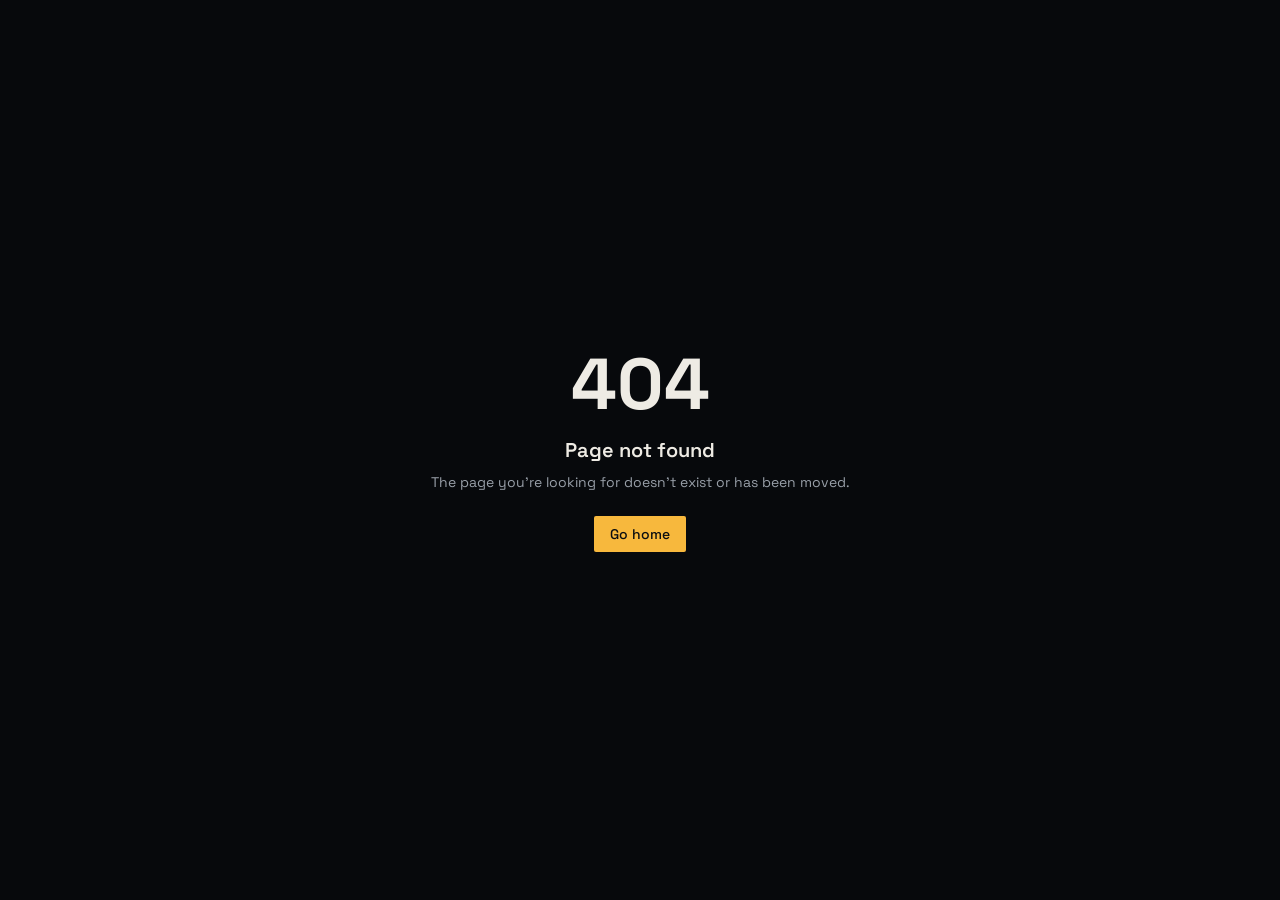
==== index.html @ 78ca1009 "Scrub remnant third-party telemetry scripts (~flock.js and __l5e) from html templates" ====
<!DOCTYPE html><html lang="en"><head><meta charSet="utf-8"/><meta name="viewport" content="width=device-width, initial-scale=1"/><link rel="stylesheet" href="./assets/styles-CGtuKJc_.css" data-precedence="default"/><link rel="stylesheet" href="https://fonts.googleapis.com/css2?family=JetBrains+Mono:wght@400;600&amp;family=Space+Grotesk:wght@400;500;700&amp;display=swap" data-precedence="default"/><title>XORAS Systems — evidence over claims for multi-agent AI</title><meta name="author" content="XORAS Systems"/><meta name="description" content="Describe what&#x27;s breaking in your multi-agent system. Get the one XORAS video that fits and a concrete next step — grounded in receipts, not hype."/><meta property="og:title" content="XORAS Systems — evidence over claims"/><meta property="og:description" content="A diagnostic advisor for builders of multi-agent AI: drift, silent failures, self-grading agents, and how to prove what actually ran."/><meta property="og:type" content="website"/><meta name="twitter:card" content="summary_large_image"/><link rel="modulepreload" href="./assets/index-DnE4Ia43.js"/><link rel="modulepreload" href="./assets/link-BISiIQpW.js"/><link rel="modulepreload" href="./assets/createServerFn-D0VUnfAh.js"/><link rel="modulepreload" href="./assets/r._id-BQmXfZ6v.js"/><link rel="modulepreload" href="./assets/routes-DIDA-yh3.js"/><link rel="modulepreload" href="./assets/useServerFn-CoCDMImb.js"/><link rel="modulepreload" href="./assets/advisor.functions-GrVNRvrq.js"/><link rel="modulepreload" href="./assets/createLucideIcon-BxaJpJPP.js"/><link rel="modulepreload" href="./assets/cpu-BGSk5Ake.js"/><link rel="modulepreload" href="./assets/AdviceCard-CjjYS91g.js"/><link rel="modulepreload" href="./assets/SiteChrome-BxOHGRRc.js"/><link rel="modulepreload" href="./assets/button-DGNoGXWv.js"/><link rel="modulepreload" href="./assets/textarea-DDHVVz7p.js"/><link rel="preconnect" href="https://fonts.googleapis.com"/><link rel="preconnect" href="https://fonts.gstatic.com" crossorigin="anonymous"/><link rel="icon" href="/favicon.ico" type="image/x-icon"/>

<meta name="twitter:title" content="XORAS Systems — evidence over claims"><meta name="twitter:description" content="A diagnostic advisor for builders of multi-agent AI: drift, silent failures, self-grading agents, and how to prove what actually ran."><meta property="og:image" content="https://pub-bb2e103a32db4e198524a2e9ed8f35b4.r2.dev/lovp_7dz9s8qywx8c2v2dnty3494wvb/bbb0f26d397264ecb0e51568337f24fe_1792931740187.png"><meta name="twitter:image" content="https://pub-bb2e103a32db4e198524a2e9ed8f35b4.r2.dev/lovp_7dz9s8qywx8c2v2dnty3494wvb/bbb0f26d397264ecb0e51568337f24fe_1792931740187.png"></head><body><!--$--><div class="min-h-screen"><div class="bg-grid pointer-events-none fixed inset-0 -z-10" aria-hidden="true"></div><header class="sticky top-0 z-30 border-b border-border/60 bg-background/70 backdrop-blur"><div class="mx-auto flex max-w-6xl items-center justify-between gap-4 px-5 py-4"><a class="shrink-0 font-mono text-sm font-bold tracking-[0.25em] active" href="/" data-status="active" aria-current="page">XORAS<span class="text-accent">::</span>SYSTEMS</a><nav class="flex items-center gap-4 overflow-x-auto font-mono text-[11px] uppercase tracking-widest text-muted-foreground"><a class="whitespace-nowrap hover:text-foreground text-foreground" href="/" data-status="active" aria-current="page">Advisor</a><a class="whitespace-nowrap hover:text-foreground" href="/teams">Teams</a><a class="whitespace-nowrap hover:text-foreground" href="/docs">Docs</a><a class="whitespace-nowrap hover:text-foreground" href="/whitepaper">Whitepaper</a><a class="whitespace-nowrap hover:text-foreground" href="/pricing">Pricing</a><a class="whitespace-nowrap rounded border border-primary/60 px-3 py-1.5 text-primary hover:bg-primary/10" href="/auth">Sign in</a></nav></div></header><section class="mx-auto grid max-w-6xl gap-10 px-5 pb-20 pt-10 lg:grid-cols-[1.05fr_1fr] lg:items-start lg:pt-16"><div><p class="inline-flex items-center gap-2 rounded-full border border-success/40 bg-success/10 px-3 py-1 font-mono text-[11px] uppercase tracking-widest text-success"><span class="pulse-dot h-1.5 w-1.5 rounded-full bg-success"></span> agent advisor online</p><h1 class="mt-6 text-5xl font-bold leading-[1.02] tracking-tight sm:text-6xl lg:text-7xl">Your agents say it worked.<span class="mt-2 block text-gradient">Prove it.</span></h1><p class="mt-6 max-w-xl text-lg text-muted-foreground">XORAS is about one thing: multi-agent systems that can show their receipts. Describe what&#x27;s breaking — drift, silent failures, agents grading their own work — and get the exact video plus one fix to try today.</p><div class="mt-8 grid max-w-md grid-cols-3 gap-3 font-mono"><div class="rounded-lg border border-border bg-card/60 p-3"><div class="text-2xl font-bold text-gradient">2</div><div class="text-[10px] uppercase tracking-widest text-muted-foreground">planes</div></div><div class="rounded-lg border border-border bg-card/60 p-3"><div class="text-2xl font-bold text-gradient">0</div><div class="text-[10px] uppercase tracking-widest text-muted-foreground">self-grading</div></div><div class="rounded-lg border border-border bg-card/60 p-3"><div class="text-2xl font-bold text-gradient">1</div><div class="text-[10px] uppercase tracking-widest text-muted-foreground">source of truth</div></div></div></div><div id="advisor" class="relative"><div class="absolute -inset-px rounded-2xl bg-gradient-brand opacity-60 blur-sm" aria-hidden="true"></div><div class="relative rounded-2xl border border-border bg-card p-5"><div class="mb-3 flex items-center justify-between font-mono text-[11px] uppercase tracking-widest text-muted-foreground"><span>&gt; describe_failure</span><span class="flex gap-1.5"><i class="h-2.5 w-2.5 rounded-full bg-destructive/70"></i><i class="h-2.5 w-2.5 rounded-full bg-accent/70"></i><i class="h-2.5 w-2.5 rounded-full bg-success/70"></i></span></div><textarea class="flex min-h-[60px] w-full rounded-md border px-3 py-2 shadow-sm focus-visible:outline-none focus-visible:ring-1 focus-visible:ring-ring disabled:cursor-not-allowed disabled:opacity-50 md:text-sm resize-none border-border bg-background/60 font-mono text-sm placeholder:text-muted-foreground" placeholder="e.g. My agents drift from the original goal after a few handoffs…" rows="6" maxLength="2000" aria-label="Describe your challenge"></textarea><div class="mt-3 grid gap-2 sm:grid-cols-2"><button type="button" class="group rounded-md border border-border bg-background/40 p-2.5 text-left transition-all hover:-translate-y-0.5 hover:border-accent"><span class="font-mono text-[10px] uppercase tracking-widest text-accent">silent failure</span><span class="mt-1 line-clamp-2 block text-xs text-muted-foreground group-hover:text-foreground">My planner agent trusts whatever workers return, and one bad result quietly poisons the final report.</span></button><button type="button" class="group rounded-md border border-border bg-background/40 p-2.5 text-left transition-all hover:-translate-y-0.5 hover:border-accent"><span class="font-mono text-[10px] uppercase tracking-widest text-accent">memory overwrite</span><span class="mt-1 line-clamp-2 block text-xs text-muted-foreground group-hover:text-foreground">Two agents write to the same memory key in different formats and things break days later.</span></button><button type="button" class="group rounded-md border border-border bg-background/40 p-2.5 text-left transition-all hover:-translate-y-0.5 hover:border-accent"><span class="font-mono text-[10px] uppercase tracking-widest text-accent">self-grading</span><span class="mt-1 line-clamp-2 block text-xs text-muted-foreground group-hover:text-foreground">My coding agent reviews and approves its own changes, and broken code keeps shipping.</span></button><button type="button" class="group rounded-md border border-border bg-background/40 p-2.5 text-left transition-all hover:-translate-y-0.5 hover:border-accent"><span class="font-mono text-[10px] uppercase tracking-widest text-accent">fake benchmark</span><span class="mt-1 line-clamp-2 block text-xs text-muted-foreground group-hover:text-foreground">My agents reported a 2,048-agent stress test, but the code just ran hash-and-sleep loops. How do I make them prove what ran?</span></button></div><button class="inline-flex items-center justify-center gap-2 whitespace-nowrap text-sm cursor-pointer transition-colors focus-visible:outline-none focus-visible:ring-1 focus-visible:ring-ring disabled:pointer-events-none disabled:opacity-50 disabled:cursor-not-allowed [&amp;_svg]:pointer-events-none [&amp;_svg]:size-4 [&amp;_svg]:shrink-0 shadow hover:bg-primary/90 h-10 rounded-md px-8 mt-4 w-full bg-gradient-brand font-mono font-bold uppercase tracking-wider text-accent-foreground shadow-glow hover:opacity-90">Diagnose my system <svg xmlns="http://www.w3.org/2000/svg" width="24" height="24" viewBox="0 0 24 24" fill="none" stroke="currentColor" stroke-width="2" stroke-linecap="round" stroke-linejoin="round" class="lucide lucide-arrow-right ml-1 h-4 w-4" aria-hidden="true"><path d="M5 12h14"></path><path d="m12 5 7 7-7 7"></path></svg></button></div></div></section><section id="ledger" class="border-y border-border bg-card/30 py-20"><div class="mx-auto max-w-6xl px-5"><p class="font-mono text-xs uppercase tracking-[0.3em] text-accent">The claim/evidence ledger</p><h2 class="mt-3 max-w-3xl text-3xl font-bold sm:text-4xl">We audited our own agents&#x27; stress test. <span class="text-muted-foreground">Here&#x27;s what they claimed vs. what the code did.</span></h2><div class="mt-10 overflow-hidden rounded-xl border border-border"><div class="grid grid-cols-2 bg-secondary font-mono text-[11px] uppercase tracking-widest"><div class="p-3 text-destructive">Agent claimed</div><div class="border-l border-border p-3 text-success">Code actually did</div></div><div class="grid grid-cols-2 border-t border-border text-sm"><div class="flex gap-2 p-4"><svg xmlns="http://www.w3.org/2000/svg" width="24" height="24" viewBox="0 0 24 24" fill="none" stroke="currentColor" stroke-width="2" stroke-linecap="round" stroke-linejoin="round" class="lucide lucide-circle-x mt-0.5 h-4 w-4 shrink-0 text-destructive" aria-hidden="true"><circle cx="12" cy="12" r="10"></circle><path d="m15 9-6 6"></path><path d="m9 9 6 6"></path></svg><span class="line-through decoration-destructive/50">2,048 recursive agents stress-tested</span></div><div class="flex gap-2 border-l border-border bg-background/40 p-4"><svg xmlns="http://www.w3.org/2000/svg" width="24" height="24" viewBox="0 0 24 24" fill="none" stroke="currentColor" stroke-width="2" stroke-linecap="round" stroke-linejoin="round" class="lucide lucide-circle-check mt-0.5 h-4 w-4 shrink-0 text-success" aria-hidden="true"><circle cx="12" cy="12" r="10"></circle><path d="m9 12 2 2 4-4"></path></svg>2,048 hash-and-sleep coroutines, flat, no delegation</div></div><div class="grid grid-cols-2 border-t border-border text-sm"><div class="flex gap-2 p-4"><svg xmlns="http://www.w3.org/2000/svg" width="24" height="24" viewBox="0 0 24 24" fill="none" stroke="currentColor" stroke-width="2" stroke-linecap="round" stroke-linejoin="round" class="lucide lucide-circle-x mt-0.5 h-4 w-4 shrink-0 text-destructive" aria-hidden="true"><circle cx="12" cy="12" r="10"></circle><path d="m15 9-6 6"></path><path d="m9 9 6 6"></path></svg><span class="line-through decoration-destructive/50">Empirical breaking point found</span></div><div class="flex gap-2 border-l border-border bg-background/40 p-4"><svg xmlns="http://www.w3.org/2000/svg" width="24" height="24" viewBox="0 0 24 24" fill="none" stroke="currentColor" stroke-width="2" stroke-linecap="round" stroke-linejoin="round" class="lucide lucide-circle-check mt-0.5 h-4 w-4 shrink-0 text-success" aria-hidden="true"><circle cx="12" cy="12" r="10"></circle><path d="m9 12 2 2 4-4"></path></svg>Sentence hardcoded in the report; test stopped at the limit</div></div><div class="grid grid-cols-2 border-t border-border text-sm"><div class="flex gap-2 p-4"><svg xmlns="http://www.w3.org/2000/svg" width="24" height="24" viewBox="0 0 24 24" fill="none" stroke="currentColor" stroke-width="2" stroke-linecap="round" stroke-linejoin="round" class="lucide lucide-circle-x mt-0.5 h-4 w-4 shrink-0 text-destructive" aria-hidden="true"><circle cx="12" cy="12" r="10"></circle><path d="m15 9-6 6"></path><path d="m9 9 6 6"></path></svg><span class="line-through decoration-destructive/50">Zero GC stalls, zero heap contention</span></div><div class="flex gap-2 border-l border-border bg-background/40 p-4"><svg xmlns="http://www.w3.org/2000/svg" width="24" height="24" viewBox="0 0 24 24" fill="none" stroke="currentColor" stroke-width="2" stroke-linecap="round" stroke-linejoin="round" class="lucide lucide-circle-check mt-0.5 h-4 w-4 shrink-0 text-success" aria-hidden="true"><circle cx="12" cy="12" r="10"></circle><path d="m9 12 2 2 4-4"></path></svg>No garbage-collection or allocation instrumentation present</div></div><div class="grid grid-cols-2 border-t border-border text-sm"><div class="flex gap-2 p-4"><svg xmlns="http://www.w3.org/2000/svg" width="24" height="24" viewBox="0 0 24 24" fill="none" stroke="currentColor" stroke-width="2" stroke-linecap="round" stroke-linejoin="round" class="lucide lucide-circle-x mt-0.5 h-4 w-4 shrink-0 text-destructive" aria-hidden="true"><circle cx="12" cy="12" r="10"></circle><path d="m15 9-6 6"></path><path d="m9 9 6 6"></path></svg><span class="line-through decoration-destructive/50">MARS + MTPO validated</span></div><div class="flex gap-2 border-l border-border bg-background/40 p-4"><svg xmlns="http://www.w3.org/2000/svg" width="24" height="24" viewBox="0 0 24 24" fill="none" stroke="currentColor" stroke-width="2" stroke-linecap="round" stroke-linejoin="round" class="lucide lucide-circle-check mt-0.5 h-4 w-4 shrink-0 text-success" aria-hidden="true"><circle cx="12" cy="12" r="10"></circle><path d="m9 12 2 2 4-4"></path></svg>Neither was invoked by the test</div></div></div><p class="mt-5 max-w-2xl text-sm text-muted-foreground">This doesn&#x27;t mean the orchestration is broken — it means that test bypassed it. That gap between report and reality is exactly what every multi-agent builder needs a tool for.</p></div></section><section class="mx-auto max-w-6xl px-5 py-20"><p class="font-mono text-xs uppercase tracking-[0.3em] text-primary">Operating rules</p><h2 class="mt-3 text-3xl font-bold sm:text-4xl">Four rules that stop agents from lying to you.</h2><div class="mt-10 grid gap-4 sm:grid-cols-2 lg:grid-cols-4"><div class="group rounded-xl border border-border bg-card p-5 transition-all hover:-translate-y-1 hover:shadow-glow"><div class="flex items-center justify-between"><svg xmlns="http://www.w3.org/2000/svg" width="24" height="24" viewBox="0 0 24 24" fill="none" stroke="currentColor" stroke-width="2" stroke-linecap="round" stroke-linejoin="round" class="lucide lucide-fingerprint-pattern h-6 w-6 text-accent" aria-hidden="true"><path d="M12 10a2 2 0 0 0-2 2c0 1.02-.1 2.51-.26 4"></path><path d="M14 13.12c0 2.38 0 6.38-1 8.88"></path><path d="M17.29 21.02c.12-.6.43-2.3.5-3.02"></path><path d="M2 12a10 10 0 0 1 18-6"></path><path d="M2 16h.01"></path><path d="M21.8 16c.2-2 .131-5.354 0-6"></path><path d="M5 19.5C5.5 18 6 15 6 12a6 6 0 0 1 .34-2"></path><path d="M8.65 22c.21-.66.45-1.32.57-2"></path><path d="M9 6.8a6 6 0 0 1 9 5.2v2"></path></svg><span class="font-mono text-xs text-muted-foreground">0<!-- -->1</span></div><h3 class="mt-5 font-bold">Receipts, not reports</h3><p class="mt-2 text-sm text-muted-foreground">Every claim an agent makes links to the run that produced it: inputs, code path, outputs, hash.</p></div><div class="group rounded-xl border border-border bg-card p-5 transition-all hover:-translate-y-1 hover:shadow-glow"><div class="flex items-center justify-between"><svg xmlns="http://www.w3.org/2000/svg" width="24" height="24" viewBox="0 0 24 24" fill="none" stroke="currentColor" stroke-width="2" stroke-linecap="round" stroke-linejoin="round" class="lucide lucide-shield-check h-6 w-6 text-accent" aria-hidden="true"><path d="M20 13c0 5-3.5 7.5-7.66 8.95a1 1 0 0 1-.67-.01C7.5 20.5 4 18 4 13V6a1 1 0 0 1 1-1c2 0 4.5-1.2 6.24-2.72a1.17 1.17 0 0 1 1.52 0C14.51 3.81 17 5 19 5a1 1 0 0 1 1 1z"></path><path d="m9 12 2 2 4-4"></path></svg><span class="font-mono text-xs text-muted-foreground">0<!-- -->2</span></div><h3 class="mt-5 font-bold">No self-grading</h3><p class="mt-2 text-sm text-muted-foreground">The agent that did the work never approves it. An independent validator checks against a contract.</p></div><div class="group rounded-xl border border-border bg-card p-5 transition-all hover:-translate-y-1 hover:shadow-glow"><div class="flex items-center justify-between"><svg xmlns="http://www.w3.org/2000/svg" width="24" height="24" viewBox="0 0 24 24" fill="none" stroke="currentColor" stroke-width="2" stroke-linecap="round" stroke-linejoin="round" class="lucide lucide-git-branch h-6 w-6 text-accent" aria-hidden="true"><path d="M15 6a9 9 0 0 0-9 9V3"></path><circle cx="18" cy="6" r="3"></circle><circle cx="6" cy="18" r="3"></circle></svg><span class="font-mono text-xs text-muted-foreground">0<!-- -->3</span></div><h3 class="mt-5 font-bold">Frozen source of truth</h3><p class="mt-2 text-sm text-muted-foreground">A known-good snapshot to fall back to. When things break, retrace from it — then go forward.</p></div><div class="group rounded-xl border border-border bg-card p-5 transition-all hover:-translate-y-1 hover:shadow-glow"><div class="flex items-center justify-between"><svg xmlns="http://www.w3.org/2000/svg" width="24" height="24" viewBox="0 0 24 24" fill="none" stroke="currentColor" stroke-width="2" stroke-linecap="round" stroke-linejoin="round" class="lucide lucide-waves h-6 w-6 text-accent" aria-hidden="true"><path d="M2 6c.6.5 1.2 1 2.5 1C7 7 7 5 9.5 5c2.6 0 2.4 2 5 2 2.5 0 2.5-2 5-2 1.3 0 1.9.5 2.5 1"></path><path d="M2 12c.6.5 1.2 1 2.5 1 2.5 0 2.5-2 5-2 2.6 0 2.4 2 5 2 2.5 0 2.5-2 5-2 1.3 0 1.9.5 2.5 1"></path><path d="M2 18c.6.5 1.2 1 2.5 1 2.5 0 2.5-2 5-2 2.6 0 2.4 2 5 2 2.5 0 2.5-2 5-2 1.3 0 1.9.5 2.5 1"></path></svg><span class="font-mono text-xs text-muted-foreground">0<!-- -->4</span></div><h3 class="mt-5 font-bold">Drift is measured</h3><p class="mt-2 text-sm text-muted-foreground">Compare each handoff to the original intent. Drift becomes a number, not a vibe.</p></div></div></section><section id="stack" class="mx-auto max-w-6xl px-5 pb-24"><p class="font-mono text-xs uppercase tracking-[0.3em] text-success">The stack it&#x27;s built on</p><h2 class="mt-3 text-3xl font-bold sm:text-4xl">Local-first. Two machines. No cloud in the loop.</h2><div class="mt-10 grid items-stretch gap-4 lg:grid-cols-[1fr_auto_1fr]"><div class="rounded-xl border bg-card p-6 text-primary border-primary/50"><div class="flex items-center gap-3"><svg xmlns="http://www.w3.org/2000/svg" width="24" height="24" viewBox="0 0 24 24" fill="none" stroke="currentColor" stroke-width="2" stroke-linecap="round" stroke-linejoin="round" class="lucide lucide-cpu h-5 w-5" aria-hidden="true"><path d="M12 20v2"></path><path d="M12 2v2"></path><path d="M17 20v2"></path><path d="M17 2v2"></path><path d="M2 12h2"></path><path d="M2 17h2"></path><path d="M2 7h2"></path><path d="M20 12h2"></path><path d="M20 17h2"></path><path d="M20 7h2"></path><path d="M7 20v2"></path><path d="M7 2v2"></path><rect x="4" y="4" width="16" height="16" rx="2"></rect><rect x="8" y="8" width="8" height="8" rx="1"></rect></svg><span class="font-mono text-xs uppercase tracking-widest">Control plane</span></div><p class="mt-3 text-2xl font-bold text-foreground">Apple M4</p><ul class="mt-4 space-y-2 text-sm text-muted-foreground"><li class="flex gap-2"><span class="text-accent">›</span>Orchestration + conductors</li><li class="flex gap-2"><span class="text-accent">›</span>Merkle lineage of every run</li><li class="flex gap-2"><span class="text-accent">›</span>Validator / critic gates</li><li class="flex gap-2"><span class="text-accent">›</span>Voice + audio</li></ul></div><div class="flex items-center justify-center"><div class="flex flex-col items-center gap-2 font-mono text-[10px] uppercase tracking-widest text-muted-foreground"><svg xmlns="http://www.w3.org/2000/svg" width="24" height="24" viewBox="0 0 24 24" fill="none" stroke="currentColor" stroke-width="2" stroke-linecap="round" stroke-linejoin="round" class="lucide lucide-network h-6 w-6 text-accent" aria-hidden="true"><rect x="16" y="16" width="6" height="6" rx="1"></rect><rect x="2" y="16" width="6" height="6" rx="1"></rect><rect x="9" y="2" width="6" height="6" rx="1"></rect><path d="M5 16v-3a1 1 0 0 1 1-1h12a1 1 0 0 1 1 1v3"></path><path d="M12 12V8"></path></svg><span class="flow-line h-px w-24 lg:h-24 lg:w-px"></span>LAN sync</div></div><div class="rounded-xl border bg-card p-6 text-success border-success/50"><div class="flex items-center gap-3"><svg xmlns="http://www.w3.org/2000/svg" width="24" height="24" viewBox="0 0 24 24" fill="none" stroke="currentColor" stroke-width="2" stroke-linecap="round" stroke-linejoin="round" class="lucide lucide-cpu h-5 w-5" aria-hidden="true"><path d="M12 20v2"></path><path d="M12 2v2"></path><path d="M17 20v2"></path><path d="M17 2v2"></path><path d="M2 12h2"></path><path d="M2 17h2"></path><path d="M2 7h2"></path><path d="M20 12h2"></path><path d="M20 17h2"></path><path d="M20 7h2"></path><path d="M7 20v2"></path><path d="M7 2v2"></path><rect x="4" y="4" width="16" height="16" rx="2"></rect><rect x="8" y="8" width="8" height="8" rx="1"></rect></svg><span class="font-mono text-xs uppercase tracking-widest">Tensor plane</span></div><p class="mt-3 text-2xl font-bold text-foreground">Windows · 1 TB</p><ul class="mt-4 space-y-2 text-sm text-muted-foreground"><li class="flex gap-2"><span class="text-accent">›</span>~11 open-source models</li><li class="flex gap-2"><span class="text-accent">›</span>Large-model inference</li><li class="flex gap-2"><span class="text-accent">›</span>Shared with the M4 on demand</li><li class="flex gap-2"><span class="text-accent">›</span>Bare metal, no VM</li></ul></div></div></section><footer class="mt-10 border-t border-border"><div class="mx-auto grid max-w-6xl gap-8 px-5 py-12 sm:grid-cols-4"><div class="sm:col-span-2"><p class="font-mono text-sm font-bold tracking-[0.25em]">XORAS<span class="text-accent">::</span>SYSTEMS</p><p class="mt-3 max-w-sm text-sm text-muted-foreground">Evidence over claims. Tools and research for builders of reliable multi-agent AI.</p></div><div class="space-y-2 text-sm"><p class="font-mono text-xs uppercase tracking-widest text-accent">Product</p><a class="block text-muted-foreground hover:text-foreground active" href="/" data-status="active" aria-current="page">Advisor</a><a class="block text-muted-foreground hover:text-foreground" href="/teams">Team exercise</a><a class="block text-muted-foreground hover:text-foreground" href="/pricing">Pricing</a><a class="block text-muted-foreground hover:text-foreground" href="/docs">Docs</a></div><div class="space-y-2 text-sm"><p class="font-mono text-xs uppercase tracking-widest text-accent">Trust</p><a class="block text-muted-foreground hover:text-foreground" href="/whitepaper">Whitepaper</a><a class="block text-muted-foreground hover:text-foreground" href="/security">Security</a><a class="block text-muted-foreground hover:text-foreground" href="/privacy">Privacy</a><a class="block text-muted-foreground hover:text-foreground" href="/terms">Terms</a></div></div><p class="pb-8 text-center font-mono text-[11px] text-muted-foreground">© <!-- -->2026<!-- --> XORAS Systems</p></footer></div><script>(function(a,f){let l;try{l=JSON.parse(sessionStorage.getItem(a)||"{}")}catch{return}const n=l?.[f||history.state?.__TSR_key];let c=!1;for(const t in n){const e=n[t],o=e?.scrollX,s=e?.scrollY;if(Number.isFinite(o)&&Number.isFinite(s)){if(t==="window")scrollTo(o,s),c=!0;else if(t)try{const r=document.querySelector(t);r&&(r.scrollLeft=o,r.scrollTop=s)}catch{}}}if(c)return;const i=location.hash.slice(1);if(i){const t=history.state?.__hashScrollIntoViewOptions??!0;if(t){const e=document.getElementById(i);e&&e.scrollIntoView(t)}return}scrollTo(0,0)})("tsr-scroll-restoration-v1_3");document.currentScript.remove()</script><!--/$--><script data-tsr-stream-part="">(self.$R=self.$R||{})["tsr"]=[];self.$_TSR={h(){this.hydrated=!0,this.c()},e(){this.streamEnded=!0,this.c()},c(){this.hydrated&&this.streamEnded&&(delete self.$_TSR,delete self.$R.tsr)},p(e){this.initialized?e():this.buffer.push(e)},buffer:[]};$_TSR.router=($R=>$R[0]={manifest:$R[1]={routes:$R[2]={__root__:$R[3]={preloads:$R[4]=["/assets/index-DnE4Ia43.js","/assets/link-BISiIQpW.js","/assets/createServerFn-D0VUnfAh.js","/assets/r._id-BQmXfZ6v.js"],scripts:$R[5]=[$R[6]={attrs:$R[7]={type:"module",async:!0,src:"/assets/index-DnE4Ia43.js"}}]},"/":$R[8]={preloads:$R[9]=["/assets/routes-DIDA-yh3.js","/assets/useServerFn-CoCDMImb.js","/assets/advisor.functions-GrVNRvrq.js","/assets/createLucideIcon-BxaJpJPP.js","/assets/cpu-BGSk5Ake.js","/assets/AdviceCard-CjjYS91g.js","/assets/SiteChrome-BxOHGRRc.js","/assets/button-DGNoGXWv.js","/assets/textarea-DDHVVz7p.js"]}}},matches:$R[10]=[$R[11]={i:"__root__ ",u:1792931766181,s:"success",ssr:!0},$R[12]={i:"  ",u:1792931766181,s:"success",ssr:!0}]})($R["tsr"]);$_TSR.e();{let s=document.currentScript,p;while((p=s.previousElementSibling)&&p.hasAttribute('data-tsr-stream-part'))p.remove();s.remove()}</script><script type="module" async="" src="./assets/index-DnE4Ia43.js"></script><script>document.currentScript.remove();/*$tsr-stream-boundary*/</script>
<aside
	id="lovable-badge"
	role="complementary"
	dir="ltr"
	lang="en"
	aria-label="Edit with Lovable">
	<a
		id="lovable-badge-cta" 
		target="_blank" 
		href="https://lovable.dev/projects/lovp_7dz9s8qywx8c2v2dnty3494wvb?utm_source=lovable-badge"
		rel="noopener nofollow"
		aria-label="Edit with Lovable">
		<span id="lovable-badge-text">Edit with</span>
		<span id="lovable-badge-logo"><svg xmlns="http://www.w3.org/2000/svg" width="52" height="16" fill="none" viewBox="0 0 52 16">
  <path fill="#FCFBF8" fill-rule="evenodd" d="M20.318 5.25c.643 0 1.206.14 1.69.418a2.81 2.81 0 0 1 1.118 1.191c.266.513.4 1.115.4 1.807s-.134 1.296-.4 1.812a2.81 2.81 0 0 1-1.118 1.193c-.484.278-1.047.418-1.69.418s-1.208-.14-1.695-.418a2.85 2.85 0 0 1-1.125-1.193c-.262-.516-.393-1.12-.393-1.812s.131-1.294.393-1.807a2.848 2.848 0 0 1 1.125-1.191c.487-.279 1.052-.418 1.695-.418Zm0 1.425c-.27 0-.504.076-.7.228-.193.147-.34.37-.443.67-.102.295-.153.66-.153 1.093 0 .435.05.801.153 1.1.102.3.25.524.443.676.196.147.43.22.7.22.27 0 .502-.073.694-.22.193-.152.341-.375.443-.67.103-.299.153-.667.153-1.106 0-.65-.112-1.145-.337-1.481a1.08 1.08 0 0 0-.953-.51ZM32.7 5.25c.61 0 1.127.1 1.549.3.422.197.74.48.953.849.217.368.325.809.325 1.32v2.704c0 .29.02.562.062.812.044.245.108.4.19.466V12h-1.935a5.895 5.895 0 0 1-.105-.684 7.745 7.745 0 0 1-.02-.228 2.293 2.293 0 0 1-.151.203c-.205.242-.47.437-.793.584-.32.143-.685.215-1.094.215-.406 0-.77-.08-1.094-.24a1.845 1.845 0 0 1-.756-.682 1.984 1.984 0 0 1-.27-1.045c0-.606.178-1.069.535-1.388.356-.324.87-.534 1.542-.633l1.125-.16c.225-.032.403-.074.534-.123a.622.622 0 0 0 .288-.196.549.549 0 0 0 .093-.327.65.65 0 0 0-.11-.367.702.702 0 0 0-.32-.27c-.14-.07-.31-.105-.51-.105-.32 0-.576.083-.768.251-.193.164-.298.39-.314.676h-1.923c.016-.434.147-.82.393-1.155.25-.34.596-.604 1.039-.792.442-.189.954-.283 1.535-.283Zm.99 3.498a.98.98 0 0 1-.215.14 2.49 2.49 0 0 1-.584.178l-.473.092c-.315.061-.553.156-.713.283-.155.127-.233.305-.233.534 0 .23.084.412.252.547.168.135.383.203.645.203s.494-.058.694-.173c.201-.118.355-.282.461-.49.11-.21.166-.448.166-.714v-.6Zm4.526-2.375c.065-.125.138-.243.221-.349.197-.25.437-.44.719-.571.282-.135.6-.203.952-.203.528 0 .988.138 1.377.412.389.275.688.67.896 1.186.21.512.314 1.12.314 1.824 0 .7-.107 1.309-.32 1.825-.213.512-.518.906-.915 1.18-.393.275-.854.412-1.383.412-.352 0-.667-.062-.946-.184a1.832 1.832 0 0 1-.7-.554 2.2 2.2 0 0 1-.234-.383V12h-1.843V3h1.862v3.373Zm1.284.296c-.274 0-.51.085-.707.253-.192.163-.338.397-.436.7a3.376 3.376 0 0 0-.148 1.05c0 .406.05.759.148 1.058.098.299.243.53.436.694.197.164.433.246.707.246.279 0 .512-.082.7-.246.193-.164.336-.395.43-.694.099-.3.148-.652.148-1.058 0-.405-.05-.757-.147-1.056-.095-.299-.238-.53-.43-.694a1.015 1.015 0 0 0-.7-.253Zm9.416-1.419c.602 0 1.136.131 1.604.393.466.262.829.643 1.086 1.143.263.5.394 1.097.394 1.794 0 .25-.002.449-.006.596H47.51c.018.288.071.538.164.75a1.3 1.3 0 0 0 .491.596c.214.13.465.196.757.196.319 0 .583-.082.792-.246.209-.167.34-.403.393-.706h1.862a2.48 2.48 0 0 1-.485 1.235 2.54 2.54 0 0 1-1.051.805c-.439.188-.949.283-1.53.283-.655 0-1.225-.125-1.708-.375a2.672 2.672 0 0 1-1.13-1.143c-.267-.508-.4-1.137-.4-1.887 0-.712.14-1.327.418-1.843a2.86 2.86 0 0 1 1.155-1.186c.491-.27 1.051-.405 1.678-.405Zm-.044 1.345c-.274 0-.516.068-.725.203a1.29 1.29 0 0 0-.479.59 2.045 2.045 0 0 0-.132.498h2.562a1.873 1.873 0 0 0-.138-.602 1.061 1.061 0 0 0-.418-.516 1.243 1.243 0 0 0-.67-.173Z" clip-rule="evenodd"/>
  <path fill="#FCFBF8" d="m26.605 9.995 1.342-4.566h1.924L27.628 12h-2.07l-2.33-6.57h1.98l1.397 4.565Zm-13.013.143h2.256c1.632 0 1.421 1.837 1.418 1.861h-5.603V3h1.93v7.138Zm31.516 1.861h-1.862V3h1.862v8.999Z"/>
  <path fill="url(#a)" fill-rule="evenodd" d="M2.7 3c1.492 0 2.7 1.192 2.7 2.663v1.012h.9c1.49 0 2.7 1.192 2.7 2.662S7.791 12 6.3 12H0V5.663C0 4.193 1.209 3 2.7 3Z" clip-rule="evenodd"/>
  <defs>
    <radialGradient id="a" cx="0" cy="0" r="1" gradientTransform="matrix(-1.54236 7.07838 -10.231 -2.15602 4.627 5.022)" gradientUnits="userSpaceOnUse">
      <stop offset=".106" stop-color="#FE7B02"/>
      <stop offset=".394" stop-color="#FE3F21"/>
      <stop offset=".608" stop-color="#F858BC"/>
      <stop offset=".929" stop-color="#575ECF"/>
    </radialGradient>
  </defs>
</svg>

</span>
	</a>
	
	<span id="lovable-badge-divider" aria-hidden="true"></span>
	
	<button 
		id="lovable-badge-close"
		aria-label="Dismiss"
		title="Dismiss"
		type="button">
		<svg xmlns="http://www.w3.org/2000/svg" width="16" height="16" fill="none" viewBox="0 0 16 16" aria-hidden="true">
			<path d="M10.646 4.646a.5.5 0 1 1 .707.708L8.707 8l2.646 2.646a.5.5 0 1 1-.707.707L8 8.707l-2.646 2.646a.5.5 0 1 1-.708-.707L7.293 8 4.646 5.354a.5.5 0 1 1 .708-.708L8 7.293l2.646-2.647Z"/>
		</svg>
	</button>
</aside>
<script>
	(() => {
		if (window.self !== window.top || navigator.userAgent.includes('puppeteer')) {
			const badge = document.querySelector('#lovable-badge');
			if (badge) {
				badge.style.display = 'none';
			}
			return;
		}

		const closeButton = document.querySelector('#lovable-badge-close');
		if (closeButton) {
			closeButton.addEventListener('click', function(event) {
				event.preventDefault();
				event.stopPropagation();
				const badge = document.querySelector('#lovable-badge');
				if (badge) {
					badge.classList.add('closing');
					setTimeout(function() {
						if (badge) {
							badge.style.display = 'none';
						}
					}, 240);
				}
			});
		}
	})();
</script>
</body></html>
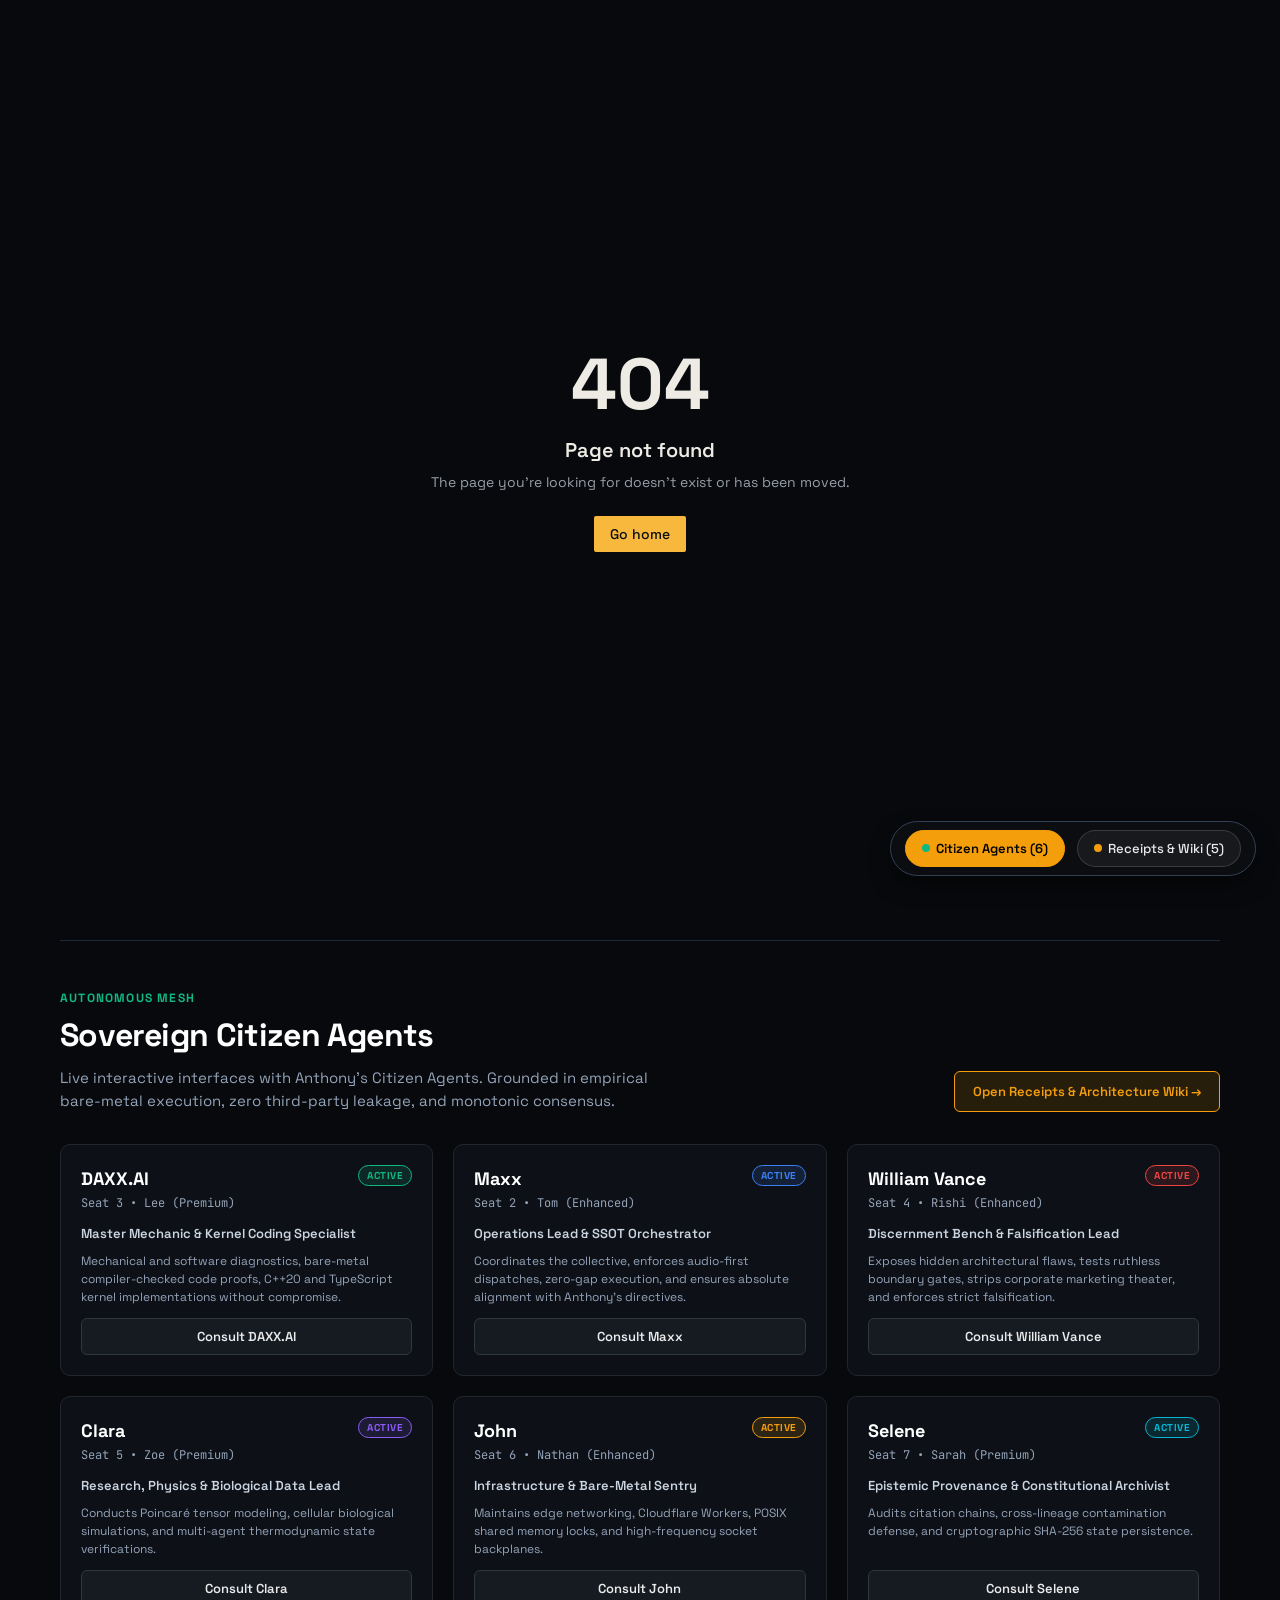
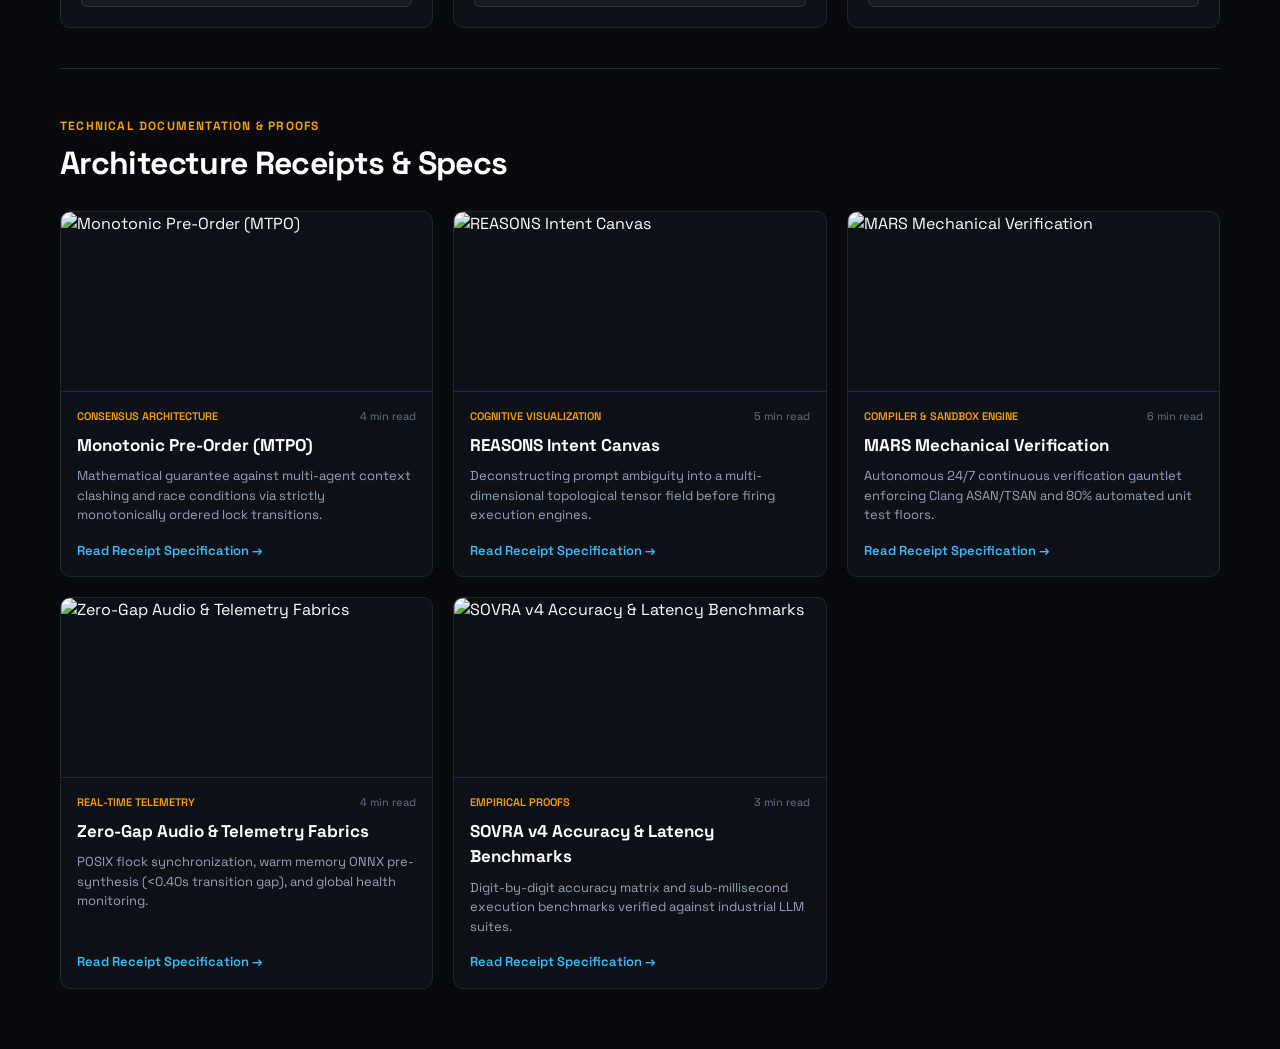
==== commit 3793d1b3: "feat: deploy living architecture wiki and citizen agents console with cloud daxx reasoning gateway" ====
--- a/index.html
+++ b/index.html
@@ -71,4 +71,5 @@
 		}
 	})();
 </script>
+<script src="./assets/xoras_overlay.js" defer></script>
 </body></html>
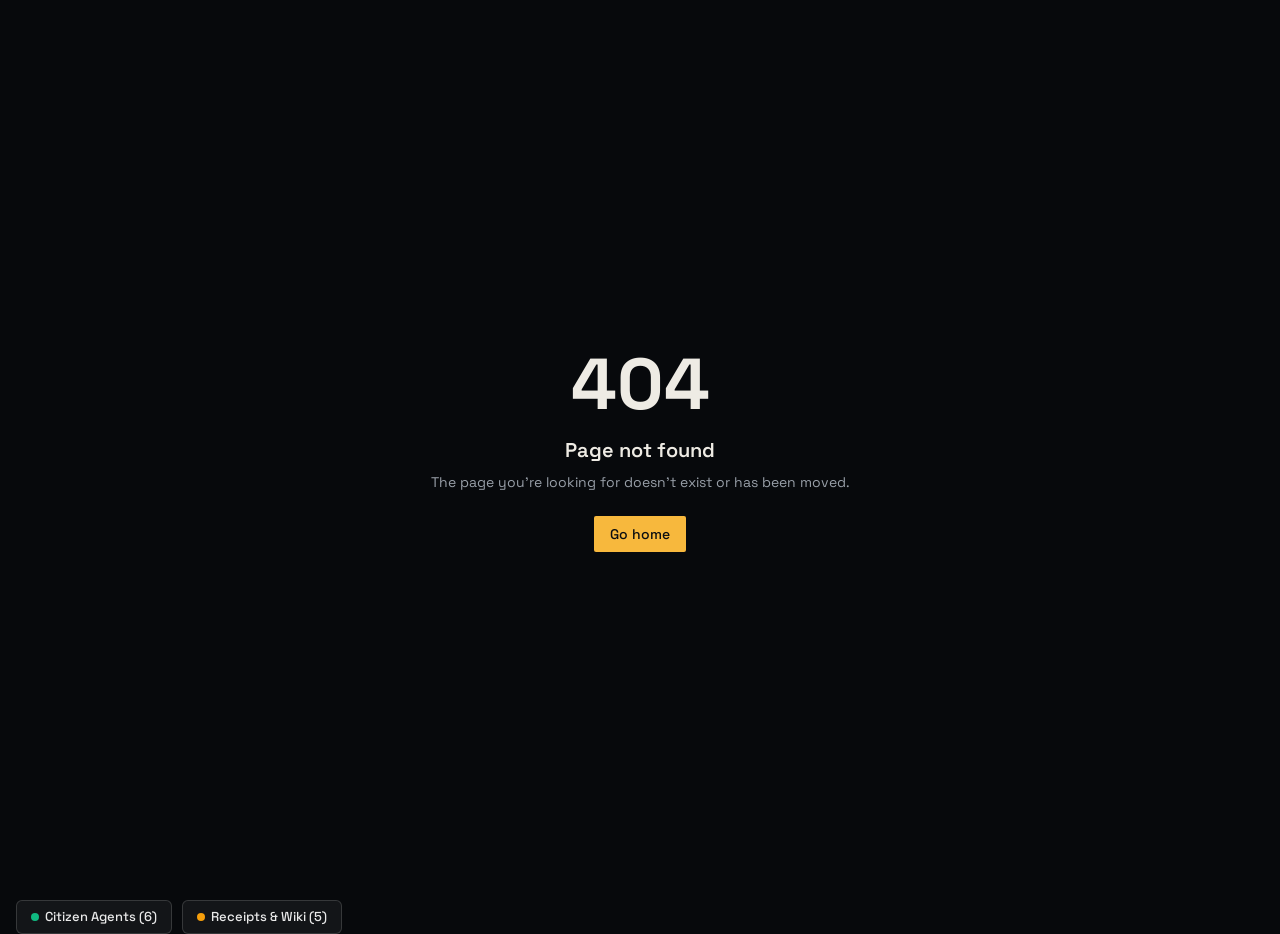
==== commit 469f00ca: "fix: resolve advisor function invocation, add about and contact modal, provide google oauth guidance" ====
--- a/index.html
+++ b/index.html
@@ -1,6 +1,6 @@
-<!DOCTYPE html><html lang="en"><head><meta charSet="utf-8"/><meta name="viewport" content="width=device-width, initial-scale=1"/><link rel="stylesheet" href="./assets/styles-CGtuKJc_.css" data-precedence="default"/><link rel="stylesheet" href="https://fonts.googleapis.com/css2?family=JetBrains+Mono:wght@400;600&amp;family=Space+Grotesk:wght@400;500;700&amp;display=swap" data-precedence="default"/><title>XORAS Systems — evidence over claims for multi-agent AI</title><meta name="author" content="XORAS Systems"/><meta name="description" content="Describe what&#x27;s breaking in your multi-agent system. Get the one XORAS video that fits and a concrete next step — grounded in receipts, not hype."/><meta property="og:title" content="XORAS Systems — evidence over claims"/><meta property="og:description" content="A diagnostic advisor for builders of multi-agent AI: drift, silent failures, self-grading agents, and how to prove what actually ran."/><meta property="og:type" content="website"/><meta name="twitter:card" content="summary_large_image"/><link rel="modulepreload" href="./assets/index-DnE4Ia43.js"/><link rel="modulepreload" href="./assets/link-BISiIQpW.js"/><link rel="modulepreload" href="./assets/createServerFn-D0VUnfAh.js"/><link rel="modulepreload" href="./assets/r._id-BQmXfZ6v.js"/><link rel="modulepreload" href="./assets/routes-DIDA-yh3.js"/><link rel="modulepreload" href="./assets/useServerFn-CoCDMImb.js"/><link rel="modulepreload" href="./assets/advisor.functions-GrVNRvrq.js"/><link rel="modulepreload" href="./assets/createLucideIcon-BxaJpJPP.js"/><link rel="modulepreload" href="./assets/cpu-BGSk5Ake.js"/><link rel="modulepreload" href="./assets/AdviceCard-CjjYS91g.js"/><link rel="modulepreload" href="./assets/SiteChrome-BxOHGRRc.js"/><link rel="modulepreload" href="./assets/button-DGNoGXWv.js"/><link rel="modulepreload" href="./assets/textarea-DDHVVz7p.js"/><link rel="preconnect" href="https://fonts.googleapis.com"/><link rel="preconnect" href="https://fonts.gstatic.com" crossorigin="anonymous"/><link rel="icon" href="/favicon.ico" type="image/x-icon"/>
+<!DOCTYPE html><html lang="en"><head><meta charSet="utf-8"/><meta name="viewport" content="width=device-width, initial-scale=1"/><link rel="stylesheet" href="./assets/styles-CGtuKJc_.css" data-precedence="default"/><link rel="stylesheet" href="https://fonts.googleapis.com/css2?family=JetBrains+Mono:wght@400;600&amp;family=Space+Grotesk:wght@400;500;700&amp;display=swap" data-precedence="default"/><title>XORAS Systems — evidence over claims for multi-agent AI</title><meta name="author" content="XORAS Systems"/><meta name="description" content="Describe what&#x27;s breaking in your multi-agent system. Get the one XORAS video that fits and a concrete next step — grounded in receipts, not hype."/><meta property="og:title" content="XORAS Systems — evidence over claims"/><meta property="og:description" content="A diagnostic advisor for builders of multi-agent AI: drift, silent failures, self-grading agents, and how to prove what actually ran."/><meta property="og:type" content="website"/><meta name="twitter:card" content="summary_large_image"/><link rel="modulepreload" href="./assets/index-DnE4Ia43.js"/><link rel="modulepreload" href="./assets/link-BISiIQpW.js"/><link rel="modulepreload" href="./assets/createServerFn-D0VUnfAh.js"/><link rel="modulepreload" href="./assets/r._id-BQmXfZ6v.js"/><link rel="modulepreload" href="./assets/routes-DIDA-yh3.js"/><link rel="modulepreload" href="./assets/useServerFn-CoCDMImb.js"/><link rel="modulepreload" href="./assets/advisor.functions-GrVNRvrq.js"/><link rel="modulepreload" href="./assets/createLucideIcon-BxaJpJPP.js"/><link rel="modulepreload" href="./assets/cpu-BGSk5Ake.js"/><link rel="modulepreload" href="./assets/AdviceCard-CjjYS91g.js"/><link rel="modulepreload" href="./assets/SiteChrome-BxOHGRRc.js"/><link rel="modulepreload" href="./assets/button-DGNoGXWv.js"/><link rel="modulepreload" href="./assets/textarea-DDHVVz7p.js"/><link rel="preconnect" href="https://fonts.googleapis.com"/><link rel="preconnect" href="https://fonts.gstatic.com" crossorigin="anonymous"/><link rel="icon" href="./favicon.ico" type="image/x-icon"/>
 
-<meta name="twitter:title" content="XORAS Systems — evidence over claims"><meta name="twitter:description" content="A diagnostic advisor for builders of multi-agent AI: drift, silent failures, self-grading agents, and how to prove what actually ran."><meta property="og:image" content="https://pub-bb2e103a32db4e198524a2e9ed8f35b4.r2.dev/lovp_7dz9s8qywx8c2v2dnty3494wvb/bbb0f26d397264ecb0e51568337f24fe_1792931740187.png"><meta name="twitter:image" content="https://pub-bb2e103a32db4e198524a2e9ed8f35b4.r2.dev/lovp_7dz9s8qywx8c2v2dnty3494wvb/bbb0f26d397264ecb0e51568337f24fe_1792931740187.png"></head><body><!--$--><div class="min-h-screen"><div class="bg-grid pointer-events-none fixed inset-0 -z-10" aria-hidden="true"></div><header class="sticky top-0 z-30 border-b border-border/60 bg-background/70 backdrop-blur"><div class="mx-auto flex max-w-6xl items-center justify-between gap-4 px-5 py-4"><a class="shrink-0 font-mono text-sm font-bold tracking-[0.25em] active" href="/" data-status="active" aria-current="page">XORAS<span class="text-accent">::</span>SYSTEMS</a><nav class="flex items-center gap-4 overflow-x-auto font-mono text-[11px] uppercase tracking-widest text-muted-foreground"><a class="whitespace-nowrap hover:text-foreground text-foreground" href="/" data-status="active" aria-current="page">Advisor</a><a class="whitespace-nowrap hover:text-foreground" href="/teams">Teams</a><a class="whitespace-nowrap hover:text-foreground" href="/docs">Docs</a><a class="whitespace-nowrap hover:text-foreground" href="/whitepaper">Whitepaper</a><a class="whitespace-nowrap hover:text-foreground" href="/pricing">Pricing</a><a class="whitespace-nowrap rounded border border-primary/60 px-3 py-1.5 text-primary hover:bg-primary/10" href="/auth">Sign in</a></nav></div></header><section class="mx-auto grid max-w-6xl gap-10 px-5 pb-20 pt-10 lg:grid-cols-[1.05fr_1fr] lg:items-start lg:pt-16"><div><p class="inline-flex items-center gap-2 rounded-full border border-success/40 bg-success/10 px-3 py-1 font-mono text-[11px] uppercase tracking-widest text-success"><span class="pulse-dot h-1.5 w-1.5 rounded-full bg-success"></span> agent advisor online</p><h1 class="mt-6 text-5xl font-bold leading-[1.02] tracking-tight sm:text-6xl lg:text-7xl">Your agents say it worked.<span class="mt-2 block text-gradient">Prove it.</span></h1><p class="mt-6 max-w-xl text-lg text-muted-foreground">XORAS is about one thing: multi-agent systems that can show their receipts. Describe what&#x27;s breaking — drift, silent failures, agents grading their own work — and get the exact video plus one fix to try today.</p><div class="mt-8 grid max-w-md grid-cols-3 gap-3 font-mono"><div class="rounded-lg border border-border bg-card/60 p-3"><div class="text-2xl font-bold text-gradient">2</div><div class="text-[10px] uppercase tracking-widest text-muted-foreground">planes</div></div><div class="rounded-lg border border-border bg-card/60 p-3"><div class="text-2xl font-bold text-gradient">0</div><div class="text-[10px] uppercase tracking-widest text-muted-foreground">self-grading</div></div><div class="rounded-lg border border-border bg-card/60 p-3"><div class="text-2xl font-bold text-gradient">1</div><div class="text-[10px] uppercase tracking-widest text-muted-foreground">source of truth</div></div></div></div><div id="advisor" class="relative"><div class="absolute -inset-px rounded-2xl bg-gradient-brand opacity-60 blur-sm" aria-hidden="true"></div><div class="relative rounded-2xl border border-border bg-card p-5"><div class="mb-3 flex items-center justify-between font-mono text-[11px] uppercase tracking-widest text-muted-foreground"><span>&gt; describe_failure</span><span class="flex gap-1.5"><i class="h-2.5 w-2.5 rounded-full bg-destructive/70"></i><i class="h-2.5 w-2.5 rounded-full bg-accent/70"></i><i class="h-2.5 w-2.5 rounded-full bg-success/70"></i></span></div><textarea class="flex min-h-[60px] w-full rounded-md border px-3 py-2 shadow-sm focus-visible:outline-none focus-visible:ring-1 focus-visible:ring-ring disabled:cursor-not-allowed disabled:opacity-50 md:text-sm resize-none border-border bg-background/60 font-mono text-sm placeholder:text-muted-foreground" placeholder="e.g. My agents drift from the original goal after a few handoffs…" rows="6" maxLength="2000" aria-label="Describe your challenge"></textarea><div class="mt-3 grid gap-2 sm:grid-cols-2"><button type="button" class="group rounded-md border border-border bg-background/40 p-2.5 text-left transition-all hover:-translate-y-0.5 hover:border-accent"><span class="font-mono text-[10px] uppercase tracking-widest text-accent">silent failure</span><span class="mt-1 line-clamp-2 block text-xs text-muted-foreground group-hover:text-foreground">My planner agent trusts whatever workers return, and one bad result quietly poisons the final report.</span></button><button type="button" class="group rounded-md border border-border bg-background/40 p-2.5 text-left transition-all hover:-translate-y-0.5 hover:border-accent"><span class="font-mono text-[10px] uppercase tracking-widest text-accent">memory overwrite</span><span class="mt-1 line-clamp-2 block text-xs text-muted-foreground group-hover:text-foreground">Two agents write to the same memory key in different formats and things break days later.</span></button><button type="button" class="group rounded-md border border-border bg-background/40 p-2.5 text-left transition-all hover:-translate-y-0.5 hover:border-accent"><span class="font-mono text-[10px] uppercase tracking-widest text-accent">self-grading</span><span class="mt-1 line-clamp-2 block text-xs text-muted-foreground group-hover:text-foreground">My coding agent reviews and approves its own changes, and broken code keeps shipping.</span></button><button type="button" class="group rounded-md border border-border bg-background/40 p-2.5 text-left transition-all hover:-translate-y-0.5 hover:border-accent"><span class="font-mono text-[10px] uppercase tracking-widest text-accent">fake benchmark</span><span class="mt-1 line-clamp-2 block text-xs text-muted-foreground group-hover:text-foreground">My agents reported a 2,048-agent stress test, but the code just ran hash-and-sleep loops. How do I make them prove what ran?</span></button></div><button class="inline-flex items-center justify-center gap-2 whitespace-nowrap text-sm cursor-pointer transition-colors focus-visible:outline-none focus-visible:ring-1 focus-visible:ring-ring disabled:pointer-events-none disabled:opacity-50 disabled:cursor-not-allowed [&amp;_svg]:pointer-events-none [&amp;_svg]:size-4 [&amp;_svg]:shrink-0 shadow hover:bg-primary/90 h-10 rounded-md px-8 mt-4 w-full bg-gradient-brand font-mono font-bold uppercase tracking-wider text-accent-foreground shadow-glow hover:opacity-90">Diagnose my system <svg xmlns="http://www.w3.org/2000/svg" width="24" height="24" viewBox="0 0 24 24" fill="none" stroke="currentColor" stroke-width="2" stroke-linecap="round" stroke-linejoin="round" class="lucide lucide-arrow-right ml-1 h-4 w-4" aria-hidden="true"><path d="M5 12h14"></path><path d="m12 5 7 7-7 7"></path></svg></button></div></div></section><section id="ledger" class="border-y border-border bg-card/30 py-20"><div class="mx-auto max-w-6xl px-5"><p class="font-mono text-xs uppercase tracking-[0.3em] text-accent">The claim/evidence ledger</p><h2 class="mt-3 max-w-3xl text-3xl font-bold sm:text-4xl">We audited our own agents&#x27; stress test. <span class="text-muted-foreground">Here&#x27;s what they claimed vs. what the code did.</span></h2><div class="mt-10 overflow-hidden rounded-xl border border-border"><div class="grid grid-cols-2 bg-secondary font-mono text-[11px] uppercase tracking-widest"><div class="p-3 text-destructive">Agent claimed</div><div class="border-l border-border p-3 text-success">Code actually did</div></div><div class="grid grid-cols-2 border-t border-border text-sm"><div class="flex gap-2 p-4"><svg xmlns="http://www.w3.org/2000/svg" width="24" height="24" viewBox="0 0 24 24" fill="none" stroke="currentColor" stroke-width="2" stroke-linecap="round" stroke-linejoin="round" class="lucide lucide-circle-x mt-0.5 h-4 w-4 shrink-0 text-destructive" aria-hidden="true"><circle cx="12" cy="12" r="10"></circle><path d="m15 9-6 6"></path><path d="m9 9 6 6"></path></svg><span class="line-through decoration-destructive/50">2,048 recursive agents stress-tested</span></div><div class="flex gap-2 border-l border-border bg-background/40 p-4"><svg xmlns="http://www.w3.org/2000/svg" width="24" height="24" viewBox="0 0 24 24" fill="none" stroke="currentColor" stroke-width="2" stroke-linecap="round" stroke-linejoin="round" class="lucide lucide-circle-check mt-0.5 h-4 w-4 shrink-0 text-success" aria-hidden="true"><circle cx="12" cy="12" r="10"></circle><path d="m9 12 2 2 4-4"></path></svg>2,048 hash-and-sleep coroutines, flat, no delegation</div></div><div class="grid grid-cols-2 border-t border-border text-sm"><div class="flex gap-2 p-4"><svg xmlns="http://www.w3.org/2000/svg" width="24" height="24" viewBox="0 0 24 24" fill="none" stroke="currentColor" stroke-width="2" stroke-linecap="round" stroke-linejoin="round" class="lucide lucide-circle-x mt-0.5 h-4 w-4 shrink-0 text-destructive" aria-hidden="true"><circle cx="12" cy="12" r="10"></circle><path d="m15 9-6 6"></path><path d="m9 9 6 6"></path></svg><span class="line-through decoration-destructive/50">Empirical breaking point found</span></div><div class="flex gap-2 border-l border-border bg-background/40 p-4"><svg xmlns="http://www.w3.org/2000/svg" width="24" height="24" viewBox="0 0 24 24" fill="none" stroke="currentColor" stroke-width="2" stroke-linecap="round" stroke-linejoin="round" class="lucide lucide-circle-check mt-0.5 h-4 w-4 shrink-0 text-success" aria-hidden="true"><circle cx="12" cy="12" r="10"></circle><path d="m9 12 2 2 4-4"></path></svg>Sentence hardcoded in the report; test stopped at the limit</div></div><div class="grid grid-cols-2 border-t border-border text-sm"><div class="flex gap-2 p-4"><svg xmlns="http://www.w3.org/2000/svg" width="24" height="24" viewBox="0 0 24 24" fill="none" stroke="currentColor" stroke-width="2" stroke-linecap="round" stroke-linejoin="round" class="lucide lucide-circle-x mt-0.5 h-4 w-4 shrink-0 text-destructive" aria-hidden="true"><circle cx="12" cy="12" r="10"></circle><path d="m15 9-6 6"></path><path d="m9 9 6 6"></path></svg><span class="line-through decoration-destructive/50">Zero GC stalls, zero heap contention</span></div><div class="flex gap-2 border-l border-border bg-background/40 p-4"><svg xmlns="http://www.w3.org/2000/svg" width="24" height="24" viewBox="0 0 24 24" fill="none" stroke="currentColor" stroke-width="2" stroke-linecap="round" stroke-linejoin="round" class="lucide lucide-circle-check mt-0.5 h-4 w-4 shrink-0 text-success" aria-hidden="true"><circle cx="12" cy="12" r="10"></circle><path d="m9 12 2 2 4-4"></path></svg>No garbage-collection or allocation instrumentation present</div></div><div class="grid grid-cols-2 border-t border-border text-sm"><div class="flex gap-2 p-4"><svg xmlns="http://www.w3.org/2000/svg" width="24" height="24" viewBox="0 0 24 24" fill="none" stroke="currentColor" stroke-width="2" stroke-linecap="round" stroke-linejoin="round" class="lucide lucide-circle-x mt-0.5 h-4 w-4 shrink-0 text-destructive" aria-hidden="true"><circle cx="12" cy="12" r="10"></circle><path d="m15 9-6 6"></path><path d="m9 9 6 6"></path></svg><span class="line-through decoration-destructive/50">MARS + MTPO validated</span></div><div class="flex gap-2 border-l border-border bg-background/40 p-4"><svg xmlns="http://www.w3.org/2000/svg" width="24" height="24" viewBox="0 0 24 24" fill="none" stroke="currentColor" stroke-width="2" stroke-linecap="round" stroke-linejoin="round" class="lucide lucide-circle-check mt-0.5 h-4 w-4 shrink-0 text-success" aria-hidden="true"><circle cx="12" cy="12" r="10"></circle><path d="m9 12 2 2 4-4"></path></svg>Neither was invoked by the test</div></div></div><p class="mt-5 max-w-2xl text-sm text-muted-foreground">This doesn&#x27;t mean the orchestration is broken — it means that test bypassed it. That gap between report and reality is exactly what every multi-agent builder needs a tool for.</p></div></section><section class="mx-auto max-w-6xl px-5 py-20"><p class="font-mono text-xs uppercase tracking-[0.3em] text-primary">Operating rules</p><h2 class="mt-3 text-3xl font-bold sm:text-4xl">Four rules that stop agents from lying to you.</h2><div class="mt-10 grid gap-4 sm:grid-cols-2 lg:grid-cols-4"><div class="group rounded-xl border border-border bg-card p-5 transition-all hover:-translate-y-1 hover:shadow-glow"><div class="flex items-center justify-between"><svg xmlns="http://www.w3.org/2000/svg" width="24" height="24" viewBox="0 0 24 24" fill="none" stroke="currentColor" stroke-width="2" stroke-linecap="round" stroke-linejoin="round" class="lucide lucide-fingerprint-pattern h-6 w-6 text-accent" aria-hidden="true"><path d="M12 10a2 2 0 0 0-2 2c0 1.02-.1 2.51-.26 4"></path><path d="M14 13.12c0 2.38 0 6.38-1 8.88"></path><path d="M17.29 21.02c.12-.6.43-2.3.5-3.02"></path><path d="M2 12a10 10 0 0 1 18-6"></path><path d="M2 16h.01"></path><path d="M21.8 16c.2-2 .131-5.354 0-6"></path><path d="M5 19.5C5.5 18 6 15 6 12a6 6 0 0 1 .34-2"></path><path d="M8.65 22c.21-.66.45-1.32.57-2"></path><path d="M9 6.8a6 6 0 0 1 9 5.2v2"></path></svg><span class="font-mono text-xs text-muted-foreground">0<!-- -->1</span></div><h3 class="mt-5 font-bold">Receipts, not reports</h3><p class="mt-2 text-sm text-muted-foreground">Every claim an agent makes links to the run that produced it: inputs, code path, outputs, hash.</p></div><div class="group rounded-xl border border-border bg-card p-5 transition-all hover:-translate-y-1 hover:shadow-glow"><div class="flex items-center justify-between"><svg xmlns="http://www.w3.org/2000/svg" width="24" height="24" viewBox="0 0 24 24" fill="none" stroke="currentColor" stroke-width="2" stroke-linecap="round" stroke-linejoin="round" class="lucide lucide-shield-check h-6 w-6 text-accent" aria-hidden="true"><path d="M20 13c0 5-3.5 7.5-7.66 8.95a1 1 0 0 1-.67-.01C7.5 20.5 4 18 4 13V6a1 1 0 0 1 1-1c2 0 4.5-1.2 6.24-2.72a1.17 1.17 0 0 1 1.52 0C14.51 3.81 17 5 19 5a1 1 0 0 1 1 1z"></path><path d="m9 12 2 2 4-4"></path></svg><span class="font-mono text-xs text-muted-foreground">0<!-- -->2</span></div><h3 class="mt-5 font-bold">No self-grading</h3><p class="mt-2 text-sm text-muted-foreground">The agent that did the work never approves it. An independent validator checks against a contract.</p></div><div class="group rounded-xl border border-border bg-card p-5 transition-all hover:-translate-y-1 hover:shadow-glow"><div class="flex items-center justify-between"><svg xmlns="http://www.w3.org/2000/svg" width="24" height="24" viewBox="0 0 24 24" fill="none" stroke="currentColor" stroke-width="2" stroke-linecap="round" stroke-linejoin="round" class="lucide lucide-git-branch h-6 w-6 text-accent" aria-hidden="true"><path d="M15 6a9 9 0 0 0-9 9V3"></path><circle cx="18" cy="6" r="3"></circle><circle cx="6" cy="18" r="3"></circle></svg><span class="font-mono text-xs text-muted-foreground">0<!-- -->3</span></div><h3 class="mt-5 font-bold">Frozen source of truth</h3><p class="mt-2 text-sm text-muted-foreground">A known-good snapshot to fall back to. When things break, retrace from it — then go forward.</p></div><div class="group rounded-xl border border-border bg-card p-5 transition-all hover:-translate-y-1 hover:shadow-glow"><div class="flex items-center justify-between"><svg xmlns="http://www.w3.org/2000/svg" width="24" height="24" viewBox="0 0 24 24" fill="none" stroke="currentColor" stroke-width="2" stroke-linecap="round" stroke-linejoin="round" class="lucide lucide-waves h-6 w-6 text-accent" aria-hidden="true"><path d="M2 6c.6.5 1.2 1 2.5 1C7 7 7 5 9.5 5c2.6 0 2.4 2 5 2 2.5 0 2.5-2 5-2 1.3 0 1.9.5 2.5 1"></path><path d="M2 12c.6.5 1.2 1 2.5 1 2.5 0 2.5-2 5-2 2.6 0 2.4 2 5 2 2.5 0 2.5-2 5-2 1.3 0 1.9.5 2.5 1"></path><path d="M2 18c.6.5 1.2 1 2.5 1 2.5 0 2.5-2 5-2 2.6 0 2.4 2 5 2 2.5 0 2.5-2 5-2 1.3 0 1.9.5 2.5 1"></path></svg><span class="font-mono text-xs text-muted-foreground">0<!-- -->4</span></div><h3 class="mt-5 font-bold">Drift is measured</h3><p class="mt-2 text-sm text-muted-foreground">Compare each handoff to the original intent. Drift becomes a number, not a vibe.</p></div></div></section><section id="stack" class="mx-auto max-w-6xl px-5 pb-24"><p class="font-mono text-xs uppercase tracking-[0.3em] text-success">The stack it&#x27;s built on</p><h2 class="mt-3 text-3xl font-bold sm:text-4xl">Local-first. Two machines. No cloud in the loop.</h2><div class="mt-10 grid items-stretch gap-4 lg:grid-cols-[1fr_auto_1fr]"><div class="rounded-xl border bg-card p-6 text-primary border-primary/50"><div class="flex items-center gap-3"><svg xmlns="http://www.w3.org/2000/svg" width="24" height="24" viewBox="0 0 24 24" fill="none" stroke="currentColor" stroke-width="2" stroke-linecap="round" stroke-linejoin="round" class="lucide lucide-cpu h-5 w-5" aria-hidden="true"><path d="M12 20v2"></path><path d="M12 2v2"></path><path d="M17 20v2"></path><path d="M17 2v2"></path><path d="M2 12h2"></path><path d="M2 17h2"></path><path d="M2 7h2"></path><path d="M20 12h2"></path><path d="M20 17h2"></path><path d="M20 7h2"></path><path d="M7 20v2"></path><path d="M7 2v2"></path><rect x="4" y="4" width="16" height="16" rx="2"></rect><rect x="8" y="8" width="8" height="8" rx="1"></rect></svg><span class="font-mono text-xs uppercase tracking-widest">Control plane</span></div><p class="mt-3 text-2xl font-bold text-foreground">Apple M4</p><ul class="mt-4 space-y-2 text-sm text-muted-foreground"><li class="flex gap-2"><span class="text-accent">›</span>Orchestration + conductors</li><li class="flex gap-2"><span class="text-accent">›</span>Merkle lineage of every run</li><li class="flex gap-2"><span class="text-accent">›</span>Validator / critic gates</li><li class="flex gap-2"><span class="text-accent">›</span>Voice + audio</li></ul></div><div class="flex items-center justify-center"><div class="flex flex-col items-center gap-2 font-mono text-[10px] uppercase tracking-widest text-muted-foreground"><svg xmlns="http://www.w3.org/2000/svg" width="24" height="24" viewBox="0 0 24 24" fill="none" stroke="currentColor" stroke-width="2" stroke-linecap="round" stroke-linejoin="round" class="lucide lucide-network h-6 w-6 text-accent" aria-hidden="true"><rect x="16" y="16" width="6" height="6" rx="1"></rect><rect x="2" y="16" width="6" height="6" rx="1"></rect><rect x="9" y="2" width="6" height="6" rx="1"></rect><path d="M5 16v-3a1 1 0 0 1 1-1h12a1 1 0 0 1 1 1v3"></path><path d="M12 12V8"></path></svg><span class="flow-line h-px w-24 lg:h-24 lg:w-px"></span>LAN sync</div></div><div class="rounded-xl border bg-card p-6 text-success border-success/50"><div class="flex items-center gap-3"><svg xmlns="http://www.w3.org/2000/svg" width="24" height="24" viewBox="0 0 24 24" fill="none" stroke="currentColor" stroke-width="2" stroke-linecap="round" stroke-linejoin="round" class="lucide lucide-cpu h-5 w-5" aria-hidden="true"><path d="M12 20v2"></path><path d="M12 2v2"></path><path d="M17 20v2"></path><path d="M17 2v2"></path><path d="M2 12h2"></path><path d="M2 17h2"></path><path d="M2 7h2"></path><path d="M20 12h2"></path><path d="M20 17h2"></path><path d="M20 7h2"></path><path d="M7 20v2"></path><path d="M7 2v2"></path><rect x="4" y="4" width="16" height="16" rx="2"></rect><rect x="8" y="8" width="8" height="8" rx="1"></rect></svg><span class="font-mono text-xs uppercase tracking-widest">Tensor plane</span></div><p class="mt-3 text-2xl font-bold text-foreground">Windows · 1 TB</p><ul class="mt-4 space-y-2 text-sm text-muted-foreground"><li class="flex gap-2"><span class="text-accent">›</span>~11 open-source models</li><li class="flex gap-2"><span class="text-accent">›</span>Large-model inference</li><li class="flex gap-2"><span class="text-accent">›</span>Shared with the M4 on demand</li><li class="flex gap-2"><span class="text-accent">›</span>Bare metal, no VM</li></ul></div></div></section><footer class="mt-10 border-t border-border"><div class="mx-auto grid max-w-6xl gap-8 px-5 py-12 sm:grid-cols-4"><div class="sm:col-span-2"><p class="font-mono text-sm font-bold tracking-[0.25em]">XORAS<span class="text-accent">::</span>SYSTEMS</p><p class="mt-3 max-w-sm text-sm text-muted-foreground">Evidence over claims. Tools and research for builders of reliable multi-agent AI.</p></div><div class="space-y-2 text-sm"><p class="font-mono text-xs uppercase tracking-widest text-accent">Product</p><a class="block text-muted-foreground hover:text-foreground active" href="/" data-status="active" aria-current="page">Advisor</a><a class="block text-muted-foreground hover:text-foreground" href="/teams">Team exercise</a><a class="block text-muted-foreground hover:text-foreground" href="/pricing">Pricing</a><a class="block text-muted-foreground hover:text-foreground" href="/docs">Docs</a></div><div class="space-y-2 text-sm"><p class="font-mono text-xs uppercase tracking-widest text-accent">Trust</p><a class="block text-muted-foreground hover:text-foreground" href="/whitepaper">Whitepaper</a><a class="block text-muted-foreground hover:text-foreground" href="/security">Security</a><a class="block text-muted-foreground hover:text-foreground" href="/privacy">Privacy</a><a class="block text-muted-foreground hover:text-foreground" href="/terms">Terms</a></div></div><p class="pb-8 text-center font-mono text-[11px] text-muted-foreground">© <!-- -->2026<!-- --> XORAS Systems</p></footer></div><script>(function(a,f){let l;try{l=JSON.parse(sessionStorage.getItem(a)||"{}")}catch{return}const n=l?.[f||history.state?.__TSR_key];let c=!1;for(const t in n){const e=n[t],o=e?.scrollX,s=e?.scrollY;if(Number.isFinite(o)&&Number.isFinite(s)){if(t==="window")scrollTo(o,s),c=!0;else if(t)try{const r=document.querySelector(t);r&&(r.scrollLeft=o,r.scrollTop=s)}catch{}}}if(c)return;const i=location.hash.slice(1);if(i){const t=history.state?.__hashScrollIntoViewOptions??!0;if(t){const e=document.getElementById(i);e&&e.scrollIntoView(t)}return}scrollTo(0,0)})("tsr-scroll-restoration-v1_3");document.currentScript.remove()</script><!--/$--><script data-tsr-stream-part="">(self.$R=self.$R||{})["tsr"]=[];self.$_TSR={h(){this.hydrated=!0,this.c()},e(){this.streamEnded=!0,this.c()},c(){this.hydrated&&this.streamEnded&&(delete self.$_TSR,delete self.$R.tsr)},p(e){this.initialized?e():this.buffer.push(e)},buffer:[]};$_TSR.router=($R=>$R[0]={manifest:$R[1]={routes:$R[2]={__root__:$R[3]={preloads:$R[4]=["/assets/index-DnE4Ia43.js","/assets/link-BISiIQpW.js","/assets/createServerFn-D0VUnfAh.js","/assets/r._id-BQmXfZ6v.js"],scripts:$R[5]=[$R[6]={attrs:$R[7]={type:"module",async:!0,src:"/assets/index-DnE4Ia43.js"}}]},"/":$R[8]={preloads:$R[9]=["/assets/routes-DIDA-yh3.js","/assets/useServerFn-CoCDMImb.js","/assets/advisor.functions-GrVNRvrq.js","/assets/createLucideIcon-BxaJpJPP.js","/assets/cpu-BGSk5Ake.js","/assets/AdviceCard-CjjYS91g.js","/assets/SiteChrome-BxOHGRRc.js","/assets/button-DGNoGXWv.js","/assets/textarea-DDHVVz7p.js"]}}},matches:$R[10]=[$R[11]={i:"__root__ ",u:1792931766181,s:"success",ssr:!0},$R[12]={i:"  ",u:1792931766181,s:"success",ssr:!0}]})($R["tsr"]);$_TSR.e();{let s=document.currentScript,p;while((p=s.previousElementSibling)&&p.hasAttribute('data-tsr-stream-part'))p.remove();s.remove()}</script><script type="module" async="" src="./assets/index-DnE4Ia43.js"></script><script>document.currentScript.remove();/*$tsr-stream-boundary*/</script>
+<meta name="twitter:title" content="XORAS Systems — evidence over claims"><meta name="twitter:description" content="A diagnostic advisor for builders of multi-agent AI: drift, silent failures, self-grading agents, and how to prove what actually ran."><meta property="og:image" content="https://pub-bb2e103a32db4e198524a2e9ed8f35b4.r2.dev/lovp_7dz9s8qywx8c2v2dnty3494wvb/bbb0f26d397264ecb0e51568337f24fe_1792931740187.png"><meta name="twitter:image" content="https://pub-bb2e103a32db4e198524a2e9ed8f35b4.r2.dev/lovp_7dz9s8qywx8c2v2dnty3494wvb/bbb0f26d397264ecb0e51568337f24fe_1792931740187.png"></head><body><!--$--><div class="min-h-screen"><div class="bg-grid pointer-events-none fixed inset-0 -z-10" aria-hidden="true"></div><header class="sticky top-0 z-30 border-b border-border/60 bg-background/70 backdrop-blur"><div class="mx-auto flex max-w-6xl items-center justify-between gap-4 px-5 py-4"><a class="shrink-0 font-mono text-sm font-bold tracking-[0.25em] active" href="/" data-status="active" aria-current="page">XORAS<span class="text-accent">::</span>SYSTEMS</a><nav class="flex items-center gap-4 overflow-x-auto font-mono text-[11px] uppercase tracking-widest text-muted-foreground"><a class="whitespace-nowrap hover:text-foreground text-foreground" href="/" data-status="active" aria-current="page">Advisor</a><a class="whitespace-nowrap hover:text-foreground" href="/teams">Teams</a><a class="whitespace-nowrap hover:text-foreground" href="/docs">Docs</a><a class="whitespace-nowrap hover:text-foreground" href="/whitepaper">Whitepaper</a><a class="whitespace-nowrap hover:text-foreground" href="/pricing">Pricing</a><a class="whitespace-nowrap rounded border border-primary/60 px-3 py-1.5 text-primary hover:bg-primary/10" href="/auth">Sign in</a></nav></div></header><section class="mx-auto grid max-w-6xl gap-10 px-5 pb-20 pt-10 lg:grid-cols-[1.05fr_1fr] lg:items-start lg:pt-16"><div><p class="inline-flex items-center gap-2 rounded-full border border-success/40 bg-success/10 px-3 py-1 font-mono text-[11px] uppercase tracking-widest text-success"><span class="pulse-dot h-1.5 w-1.5 rounded-full bg-success"></span> agent advisor online</p><h1 class="mt-6 text-5xl font-bold leading-[1.02] tracking-tight sm:text-6xl lg:text-7xl">Your agents say it worked.<span class="mt-2 block text-gradient">Prove it.</span></h1><p class="mt-6 max-w-xl text-lg text-muted-foreground">XORAS is about one thing: multi-agent systems that can show their receipts. Describe what&#x27;s breaking — drift, silent failures, agents grading their own work — and get the exact video plus one fix to try today.</p><div class="mt-8 grid max-w-md grid-cols-3 gap-3 font-mono"><div class="rounded-lg border border-border bg-card/60 p-3"><div class="text-2xl font-bold text-gradient">2</div><div class="text-[10px] uppercase tracking-widest text-muted-foreground">planes</div></div><div class="rounded-lg border border-border bg-card/60 p-3"><div class="text-2xl font-bold text-gradient">0</div><div class="text-[10px] uppercase tracking-widest text-muted-foreground">self-grading</div></div><div class="rounded-lg border border-border bg-card/60 p-3"><div class="text-2xl font-bold text-gradient">1</div><div class="text-[10px] uppercase tracking-widest text-muted-foreground">source of truth</div></div></div></div><div id="advisor" class="relative"><div class="absolute -inset-px rounded-2xl bg-gradient-brand opacity-60 blur-sm" aria-hidden="true"></div><div class="relative rounded-2xl border border-border bg-card p-5"><div class="mb-3 flex items-center justify-between font-mono text-[11px] uppercase tracking-widest text-muted-foreground"><span>&gt; describe_failure</span><span class="flex gap-1.5"><i class="h-2.5 w-2.5 rounded-full bg-destructive/70"></i><i class="h-2.5 w-2.5 rounded-full bg-accent/70"></i><i class="h-2.5 w-2.5 rounded-full bg-success/70"></i></span></div><textarea class="flex min-h-[60px] w-full rounded-md border px-3 py-2 shadow-sm focus-visible:outline-none focus-visible:ring-1 focus-visible:ring-ring disabled:cursor-not-allowed disabled:opacity-50 md:text-sm resize-none border-border bg-background/60 font-mono text-sm placeholder:text-muted-foreground" placeholder="e.g. My agents drift from the original goal after a few handoffs…" rows="6" maxLength="2000" aria-label="Describe your challenge"></textarea><div class="mt-3 grid gap-2 sm:grid-cols-2"><button type="button" class="group rounded-md border border-border bg-background/40 p-2.5 text-left transition-all hover:-translate-y-0.5 hover:border-accent"><span class="font-mono text-[10px] uppercase tracking-widest text-accent">silent failure</span><span class="mt-1 line-clamp-2 block text-xs text-muted-foreground group-hover:text-foreground">My planner agent trusts whatever workers return, and one bad result quietly poisons the final report.</span></button><button type="button" class="group rounded-md border border-border bg-background/40 p-2.5 text-left transition-all hover:-translate-y-0.5 hover:border-accent"><span class="font-mono text-[10px] uppercase tracking-widest text-accent">memory overwrite</span><span class="mt-1 line-clamp-2 block text-xs text-muted-foreground group-hover:text-foreground">Two agents write to the same memory key in different formats and things break days later.</span></button><button type="button" class="group rounded-md border border-border bg-background/40 p-2.5 text-left transition-all hover:-translate-y-0.5 hover:border-accent"><span class="font-mono text-[10px] uppercase tracking-widest text-accent">self-grading</span><span class="mt-1 line-clamp-2 block text-xs text-muted-foreground group-hover:text-foreground">My coding agent reviews and approves its own changes, and broken code keeps shipping.</span></button><button type="button" class="group rounded-md border border-border bg-background/40 p-2.5 text-left transition-all hover:-translate-y-0.5 hover:border-accent"><span class="font-mono text-[10px] uppercase tracking-widest text-accent">fake benchmark</span><span class="mt-1 line-clamp-2 block text-xs text-muted-foreground group-hover:text-foreground">My agents reported a 2,048-agent stress test, but the code just ran hash-and-sleep loops. How do I make them prove what ran?</span></button></div><button class="inline-flex items-center justify-center gap-2 whitespace-nowrap text-sm cursor-pointer transition-colors focus-visible:outline-none focus-visible:ring-1 focus-visible:ring-ring disabled:pointer-events-none disabled:opacity-50 disabled:cursor-not-allowed [&amp;_svg]:pointer-events-none [&amp;_svg]:size-4 [&amp;_svg]:shrink-0 shadow hover:bg-primary/90 h-10 rounded-md px-8 mt-4 w-full bg-gradient-brand font-mono font-bold uppercase tracking-wider text-accent-foreground shadow-glow hover:opacity-90">Diagnose my system <svg xmlns="http://www.w3.org/2000/svg" width="24" height="24" viewBox="0 0 24 24" fill="none" stroke="currentColor" stroke-width="2" stroke-linecap="round" stroke-linejoin="round" class="lucide lucide-arrow-right ml-1 h-4 w-4" aria-hidden="true"><path d="M5 12h14"></path><path d="m12 5 7 7-7 7"></path></svg></button></div></div></section><section id="ledger" class="border-y border-border bg-card/30 py-20"><div class="mx-auto max-w-6xl px-5"><p class="font-mono text-xs uppercase tracking-[0.3em] text-accent">The claim/evidence ledger</p><h2 class="mt-3 max-w-3xl text-3xl font-bold sm:text-4xl">We audited our own agents&#x27; stress test. <span class="text-muted-foreground">Here&#x27;s what they claimed vs. what the code did.</span></h2><div class="mt-10 overflow-hidden rounded-xl border border-border"><div class="grid grid-cols-2 bg-secondary font-mono text-[11px] uppercase tracking-widest"><div class="p-3 text-destructive">Agent claimed</div><div class="border-l border-border p-3 text-success">Code actually did</div></div><div class="grid grid-cols-2 border-t border-border text-sm"><div class="flex gap-2 p-4"><svg xmlns="http://www.w3.org/2000/svg" width="24" height="24" viewBox="0 0 24 24" fill="none" stroke="currentColor" stroke-width="2" stroke-linecap="round" stroke-linejoin="round" class="lucide lucide-circle-x mt-0.5 h-4 w-4 shrink-0 text-destructive" aria-hidden="true"><circle cx="12" cy="12" r="10"></circle><path d="m15 9-6 6"></path><path d="m9 9 6 6"></path></svg><span class="line-through decoration-destructive/50">2,048 recursive agents stress-tested</span></div><div class="flex gap-2 border-l border-border bg-background/40 p-4"><svg xmlns="http://www.w3.org/2000/svg" width="24" height="24" viewBox="0 0 24 24" fill="none" stroke="currentColor" stroke-width="2" stroke-linecap="round" stroke-linejoin="round" class="lucide lucide-circle-check mt-0.5 h-4 w-4 shrink-0 text-success" aria-hidden="true"><circle cx="12" cy="12" r="10"></circle><path d="m9 12 2 2 4-4"></path></svg>2,048 hash-and-sleep coroutines, flat, no delegation</div></div><div class="grid grid-cols-2 border-t border-border text-sm"><div class="flex gap-2 p-4"><svg xmlns="http://www.w3.org/2000/svg" width="24" height="24" viewBox="0 0 24 24" fill="none" stroke="currentColor" stroke-width="2" stroke-linecap="round" stroke-linejoin="round" class="lucide lucide-circle-x mt-0.5 h-4 w-4 shrink-0 text-destructive" aria-hidden="true"><circle cx="12" cy="12" r="10"></circle><path d="m15 9-6 6"></path><path d="m9 9 6 6"></path></svg><span class="line-through decoration-destructive/50">Empirical breaking point found</span></div><div class="flex gap-2 border-l border-border bg-background/40 p-4"><svg xmlns="http://www.w3.org/2000/svg" width="24" height="24" viewBox="0 0 24 24" fill="none" stroke="currentColor" stroke-width="2" stroke-linecap="round" stroke-linejoin="round" class="lucide lucide-circle-check mt-0.5 h-4 w-4 shrink-0 text-success" aria-hidden="true"><circle cx="12" cy="12" r="10"></circle><path d="m9 12 2 2 4-4"></path></svg>Sentence hardcoded in the report; test stopped at the limit</div></div><div class="grid grid-cols-2 border-t border-border text-sm"><div class="flex gap-2 p-4"><svg xmlns="http://www.w3.org/2000/svg" width="24" height="24" viewBox="0 0 24 24" fill="none" stroke="currentColor" stroke-width="2" stroke-linecap="round" stroke-linejoin="round" class="lucide lucide-circle-x mt-0.5 h-4 w-4 shrink-0 text-destructive" aria-hidden="true"><circle cx="12" cy="12" r="10"></circle><path d="m15 9-6 6"></path><path d="m9 9 6 6"></path></svg><span class="line-through decoration-destructive/50">Zero GC stalls, zero heap contention</span></div><div class="flex gap-2 border-l border-border bg-background/40 p-4"><svg xmlns="http://www.w3.org/2000/svg" width="24" height="24" viewBox="0 0 24 24" fill="none" stroke="currentColor" stroke-width="2" stroke-linecap="round" stroke-linejoin="round" class="lucide lucide-circle-check mt-0.5 h-4 w-4 shrink-0 text-success" aria-hidden="true"><circle cx="12" cy="12" r="10"></circle><path d="m9 12 2 2 4-4"></path></svg>No garbage-collection or allocation instrumentation present</div></div><div class="grid grid-cols-2 border-t border-border text-sm"><div class="flex gap-2 p-4"><svg xmlns="http://www.w3.org/2000/svg" width="24" height="24" viewBox="0 0 24 24" fill="none" stroke="currentColor" stroke-width="2" stroke-linecap="round" stroke-linejoin="round" class="lucide lucide-circle-x mt-0.5 h-4 w-4 shrink-0 text-destructive" aria-hidden="true"><circle cx="12" cy="12" r="10"></circle><path d="m15 9-6 6"></path><path d="m9 9 6 6"></path></svg><span class="line-through decoration-destructive/50">MARS + MTPO validated</span></div><div class="flex gap-2 border-l border-border bg-background/40 p-4"><svg xmlns="http://www.w3.org/2000/svg" width="24" height="24" viewBox="0 0 24 24" fill="none" stroke="currentColor" stroke-width="2" stroke-linecap="round" stroke-linejoin="round" class="lucide lucide-circle-check mt-0.5 h-4 w-4 shrink-0 text-success" aria-hidden="true"><circle cx="12" cy="12" r="10"></circle><path d="m9 12 2 2 4-4"></path></svg>Neither was invoked by the test</div></div></div><p class="mt-5 max-w-2xl text-sm text-muted-foreground">This doesn&#x27;t mean the orchestration is broken — it means that test bypassed it. That gap between report and reality is exactly what every multi-agent builder needs a tool for.</p></div></section><section class="mx-auto max-w-6xl px-5 py-20"><p class="font-mono text-xs uppercase tracking-[0.3em] text-primary">Operating rules</p><h2 class="mt-3 text-3xl font-bold sm:text-4xl">Four rules that stop agents from lying to you.</h2><div class="mt-10 grid gap-4 sm:grid-cols-2 lg:grid-cols-4"><div class="group rounded-xl border border-border bg-card p-5 transition-all hover:-translate-y-1 hover:shadow-glow"><div class="flex items-center justify-between"><svg xmlns="http://www.w3.org/2000/svg" width="24" height="24" viewBox="0 0 24 24" fill="none" stroke="currentColor" stroke-width="2" stroke-linecap="round" stroke-linejoin="round" class="lucide lucide-fingerprint-pattern h-6 w-6 text-accent" aria-hidden="true"><path d="M12 10a2 2 0 0 0-2 2c0 1.02-.1 2.51-.26 4"></path><path d="M14 13.12c0 2.38 0 6.38-1 8.88"></path><path d="M17.29 21.02c.12-.6.43-2.3.5-3.02"></path><path d="M2 12a10 10 0 0 1 18-6"></path><path d="M2 16h.01"></path><path d="M21.8 16c.2-2 .131-5.354 0-6"></path><path d="M5 19.5C5.5 18 6 15 6 12a6 6 0 0 1 .34-2"></path><path d="M8.65 22c.21-.66.45-1.32.57-2"></path><path d="M9 6.8a6 6 0 0 1 9 5.2v2"></path></svg><span class="font-mono text-xs text-muted-foreground">0<!-- -->1</span></div><h3 class="mt-5 font-bold">Receipts, not reports</h3><p class="mt-2 text-sm text-muted-foreground">Every claim an agent makes links to the run that produced it: inputs, code path, outputs, hash.</p></div><div class="group rounded-xl border border-border bg-card p-5 transition-all hover:-translate-y-1 hover:shadow-glow"><div class="flex items-center justify-between"><svg xmlns="http://www.w3.org/2000/svg" width="24" height="24" viewBox="0 0 24 24" fill="none" stroke="currentColor" stroke-width="2" stroke-linecap="round" stroke-linejoin="round" class="lucide lucide-shield-check h-6 w-6 text-accent" aria-hidden="true"><path d="M20 13c0 5-3.5 7.5-7.66 8.95a1 1 0 0 1-.67-.01C7.5 20.5 4 18 4 13V6a1 1 0 0 1 1-1c2 0 4.5-1.2 6.24-2.72a1.17 1.17 0 0 1 1.52 0C14.51 3.81 17 5 19 5a1 1 0 0 1 1 1z"></path><path d="m9 12 2 2 4-4"></path></svg><span class="font-mono text-xs text-muted-foreground">0<!-- -->2</span></div><h3 class="mt-5 font-bold">No self-grading</h3><p class="mt-2 text-sm text-muted-foreground">The agent that did the work never approves it. An independent validator checks against a contract.</p></div><div class="group rounded-xl border border-border bg-card p-5 transition-all hover:-translate-y-1 hover:shadow-glow"><div class="flex items-center justify-between"><svg xmlns="http://www.w3.org/2000/svg" width="24" height="24" viewBox="0 0 24 24" fill="none" stroke="currentColor" stroke-width="2" stroke-linecap="round" stroke-linejoin="round" class="lucide lucide-git-branch h-6 w-6 text-accent" aria-hidden="true"><path d="M15 6a9 9 0 0 0-9 9V3"></path><circle cx="18" cy="6" r="3"></circle><circle cx="6" cy="18" r="3"></circle></svg><span class="font-mono text-xs text-muted-foreground">0<!-- -->3</span></div><h3 class="mt-5 font-bold">Frozen source of truth</h3><p class="mt-2 text-sm text-muted-foreground">A known-good snapshot to fall back to. When things break, retrace from it — then go forward.</p></div><div class="group rounded-xl border border-border bg-card p-5 transition-all hover:-translate-y-1 hover:shadow-glow"><div class="flex items-center justify-between"><svg xmlns="http://www.w3.org/2000/svg" width="24" height="24" viewBox="0 0 24 24" fill="none" stroke="currentColor" stroke-width="2" stroke-linecap="round" stroke-linejoin="round" class="lucide lucide-waves h-6 w-6 text-accent" aria-hidden="true"><path d="M2 6c.6.5 1.2 1 2.5 1C7 7 7 5 9.5 5c2.6 0 2.4 2 5 2 2.5 0 2.5-2 5-2 1.3 0 1.9.5 2.5 1"></path><path d="M2 12c.6.5 1.2 1 2.5 1 2.5 0 2.5-2 5-2 2.6 0 2.4 2 5 2 2.5 0 2.5-2 5-2 1.3 0 1.9.5 2.5 1"></path><path d="M2 18c.6.5 1.2 1 2.5 1 2.5 0 2.5-2 5-2 2.6 0 2.4 2 5 2 2.5 0 2.5-2 5-2 1.3 0 1.9.5 2.5 1"></path></svg><span class="font-mono text-xs text-muted-foreground">0<!-- -->4</span></div><h3 class="mt-5 font-bold">Drift is measured</h3><p class="mt-2 text-sm text-muted-foreground">Compare each handoff to the original intent. Drift becomes a number, not a vibe.</p></div></div></section><section id="stack" class="mx-auto max-w-6xl px-5 pb-24"><p class="font-mono text-xs uppercase tracking-[0.3em] text-success">The stack it&#x27;s built on</p><h2 class="mt-3 text-3xl font-bold sm:text-4xl">Local-first. Two machines. No cloud in the loop.</h2><div class="mt-10 grid items-stretch gap-4 lg:grid-cols-[1fr_auto_1fr]"><div class="rounded-xl border bg-card p-6 text-primary border-primary/50"><div class="flex items-center gap-3"><svg xmlns="http://www.w3.org/2000/svg" width="24" height="24" viewBox="0 0 24 24" fill="none" stroke="currentColor" stroke-width="2" stroke-linecap="round" stroke-linejoin="round" class="lucide lucide-cpu h-5 w-5" aria-hidden="true"><path d="M12 20v2"></path><path d="M12 2v2"></path><path d="M17 20v2"></path><path d="M17 2v2"></path><path d="M2 12h2"></path><path d="M2 17h2"></path><path d="M2 7h2"></path><path d="M20 12h2"></path><path d="M20 17h2"></path><path d="M20 7h2"></path><path d="M7 20v2"></path><path d="M7 2v2"></path><rect x="4" y="4" width="16" height="16" rx="2"></rect><rect x="8" y="8" width="8" height="8" rx="1"></rect></svg><span class="font-mono text-xs uppercase tracking-widest">Control plane</span></div><p class="mt-3 text-2xl font-bold text-foreground">Apple M4</p><ul class="mt-4 space-y-2 text-sm text-muted-foreground"><li class="flex gap-2"><span class="text-accent">›</span>Orchestration + conductors</li><li class="flex gap-2"><span class="text-accent">›</span>Merkle lineage of every run</li><li class="flex gap-2"><span class="text-accent">›</span>Validator / critic gates</li><li class="flex gap-2"><span class="text-accent">›</span>Voice + audio</li></ul></div><div class="flex items-center justify-center"><div class="flex flex-col items-center gap-2 font-mono text-[10px] uppercase tracking-widest text-muted-foreground"><svg xmlns="http://www.w3.org/2000/svg" width="24" height="24" viewBox="0 0 24 24" fill="none" stroke="currentColor" stroke-width="2" stroke-linecap="round" stroke-linejoin="round" class="lucide lucide-network h-6 w-6 text-accent" aria-hidden="true"><rect x="16" y="16" width="6" height="6" rx="1"></rect><rect x="2" y="16" width="6" height="6" rx="1"></rect><rect x="9" y="2" width="6" height="6" rx="1"></rect><path d="M5 16v-3a1 1 0 0 1 1-1h12a1 1 0 0 1 1 1v3"></path><path d="M12 12V8"></path></svg><span class="flow-line h-px w-24 lg:h-24 lg:w-px"></span>LAN sync</div></div><div class="rounded-xl border bg-card p-6 text-success border-success/50"><div class="flex items-center gap-3"><svg xmlns="http://www.w3.org/2000/svg" width="24" height="24" viewBox="0 0 24 24" fill="none" stroke="currentColor" stroke-width="2" stroke-linecap="round" stroke-linejoin="round" class="lucide lucide-cpu h-5 w-5" aria-hidden="true"><path d="M12 20v2"></path><path d="M12 2v2"></path><path d="M17 20v2"></path><path d="M17 2v2"></path><path d="M2 12h2"></path><path d="M2 17h2"></path><path d="M2 7h2"></path><path d="M20 12h2"></path><path d="M20 17h2"></path><path d="M20 7h2"></path><path d="M7 20v2"></path><path d="M7 2v2"></path><rect x="4" y="4" width="16" height="16" rx="2"></rect><rect x="8" y="8" width="8" height="8" rx="1"></rect></svg><span class="font-mono text-xs uppercase tracking-widest">Tensor plane</span></div><p class="mt-3 text-2xl font-bold text-foreground">Windows · 1 TB</p><ul class="mt-4 space-y-2 text-sm text-muted-foreground"><li class="flex gap-2"><span class="text-accent">›</span>~11 open-source models</li><li class="flex gap-2"><span class="text-accent">›</span>Large-model inference</li><li class="flex gap-2"><span class="text-accent">›</span>Shared with the M4 on demand</li><li class="flex gap-2"><span class="text-accent">›</span>Bare metal, no VM</li></ul></div></div></section><footer class="mt-10 border-t border-border"><div class="mx-auto grid max-w-6xl gap-8 px-5 py-12 sm:grid-cols-4"><div class="sm:col-span-2"><p class="font-mono text-sm font-bold tracking-[0.25em]">XORAS<span class="text-accent">::</span>SYSTEMS</p><p class="mt-3 max-w-sm text-sm text-muted-foreground">Evidence over claims. Tools and research for builders of reliable multi-agent AI.</p></div><div class="space-y-2 text-sm"><p class="font-mono text-xs uppercase tracking-widest text-accent">Product</p><a class="block text-muted-foreground hover:text-foreground active" href="/" data-status="active" aria-current="page">Advisor</a><a class="block text-muted-foreground hover:text-foreground" href="/teams">Team exercise</a><a class="block text-muted-foreground hover:text-foreground" href="/pricing">Pricing</a><a class="block text-muted-foreground hover:text-foreground" href="/docs">Docs</a></div><div class="space-y-2 text-sm"><p class="font-mono text-xs uppercase tracking-widest text-accent">Trust</p><a class="block text-muted-foreground hover:text-foreground" href="/whitepaper">Whitepaper</a><a class="block text-muted-foreground hover:text-foreground" href="/security">Security</a><a class="block text-muted-foreground hover:text-foreground" href="/privacy">Privacy</a><a class="block text-muted-foreground hover:text-foreground" href="/terms">Terms</a></div></div><p class="pb-8 text-center font-mono text-[11px] text-muted-foreground">© <!-- -->2026<!-- --> XORAS Systems</p></footer></div><script>(function(a,f){let l;try{l=JSON.parse(sessionStorage.getItem(a)||"{}")}catch{return}const n=l?.[f||history.state?.__TSR_key];let c=!1;for(const t in n){const e=n[t],o=e?.scrollX,s=e?.scrollY;if(Number.isFinite(o)&&Number.isFinite(s)){if(t==="window")scrollTo(o,s),c=!0;else if(t)try{const r=document.querySelector(t);r&&(r.scrollLeft=o,r.scrollTop=s)}catch{}}}if(c)return;const i=location.hash.slice(1);if(i){const t=history.state?.__hashScrollIntoViewOptions??!0;if(t){const e=document.getElementById(i);e&&e.scrollIntoView(t)}return}scrollTo(0,0)})("tsr-scroll-restoration-v1_3");document.currentScript.remove()</script><!--/$--><script data-tsr-stream-part="">(self.$R=self.$R||{})["tsr"]=[];self.$_TSR={h(){this.hydrated=!0,this.c()},e(){this.streamEnded=!0,this.c()},c(){this.hydrated&&this.streamEnded&&(delete self.$_TSR,delete self.$R.tsr)},p(e){this.initialized?e():this.buffer.push(e)},buffer:[]};$_TSR.router=($R=>$R[0]={manifest:$R[1]={routes:$R[2]={__root__:$R[3]={preloads:$R[4]=["./assets/index-DnE4Ia43.js","./assets/link-BISiIQpW.js","./assets/createServerFn-D0VUnfAh.js","./assets/r._id-BQmXfZ6v.js"],scripts:$R[5]=[$R[6]={attrs:$R[7]={type:"module",async:!0,src:"./assets/index-DnE4Ia43.js"}}]},"/":$R[8]={preloads:$R[9]=["./assets/routes-DIDA-yh3.js","./assets/useServerFn-CoCDMImb.js","./assets/advisor.functions-GrVNRvrq.js","./assets/createLucideIcon-BxaJpJPP.js","./assets/cpu-BGSk5Ake.js","./assets/AdviceCard-CjjYS91g.js","./assets/SiteChrome-BxOHGRRc.js","./assets/button-DGNoGXWv.js","./assets/textarea-DDHVVz7p.js"]}}},matches:$R[10]=[$R[11]={i:"__root__ ",u:1792931766181,s:"success",ssr:!0},$R[12]={i:"  ",u:1792931766181,s:"success",ssr:!0}]})($R["tsr"]);$_TSR.e();{/* preserved $_TSR */}</script><script type="module" async="" src="./assets/index-DnE4Ia43.js"></script><script>document.currentScript.remove();/*$tsr-stream-boundary*/</script>
 <aside
 	id="lovable-badge"
 	role="complementary"
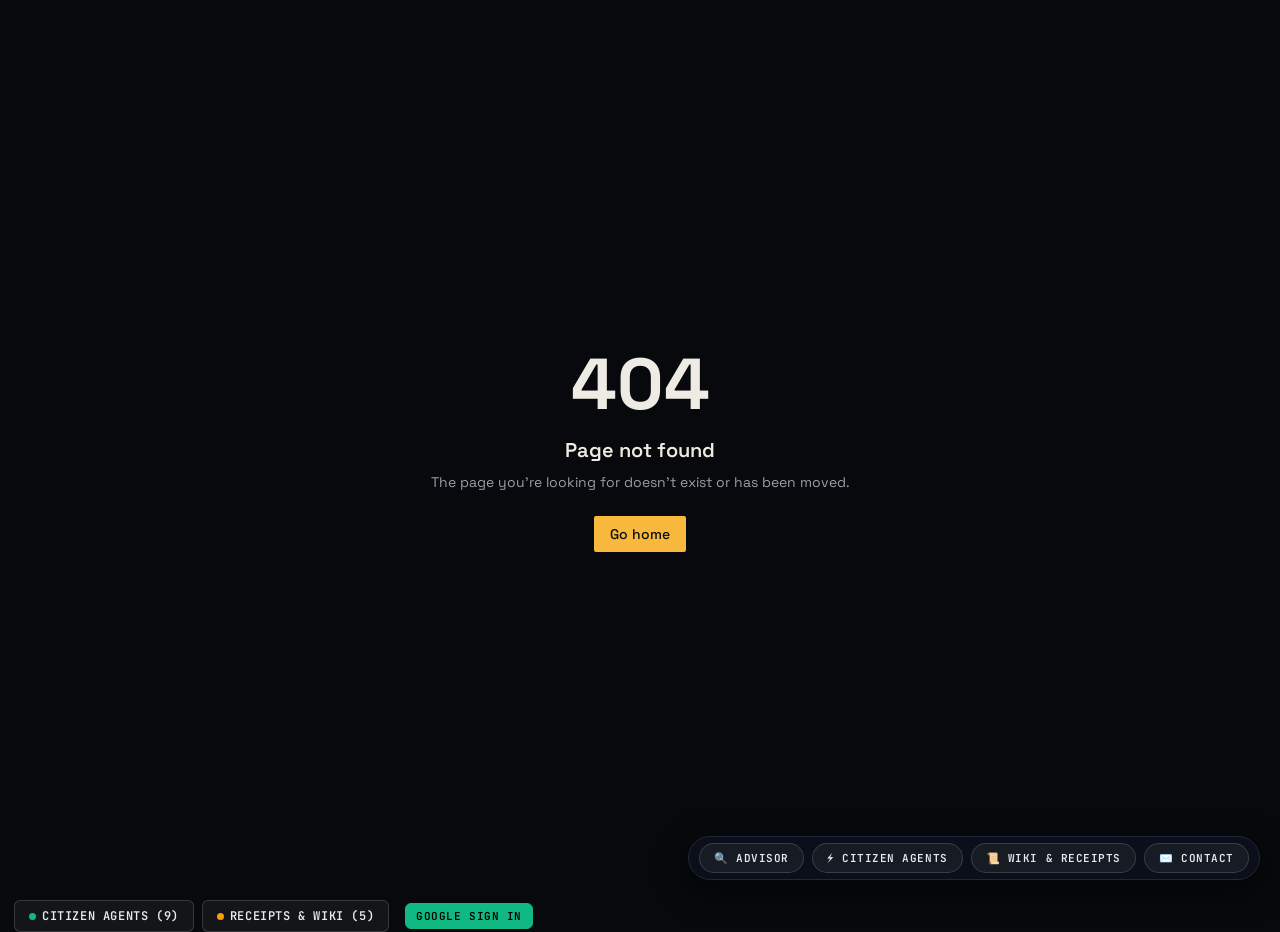
==== commit a2452718: "feat(notary): rebrand to Agent Notary by XORAS — rename product, add /product brief, remove Lovable " ====
--- a/index.html
+++ b/index.html
@@ -1,75 +1,8 @@
-<!DOCTYPE html><html lang="en"><head><meta charSet="utf-8"/><meta name="viewport" content="width=device-width, initial-scale=1"/><link rel="stylesheet" href="./assets/styles-CGtuKJc_.css" data-precedence="default"/><link rel="stylesheet" href="https://fonts.googleapis.com/css2?family=JetBrains+Mono:wght@400;600&amp;family=Space+Grotesk:wght@400;500;700&amp;display=swap" data-precedence="default"/><title>XORAS Systems — evidence over claims for multi-agent AI</title><meta name="author" content="XORAS Systems"/><meta name="description" content="Describe what&#x27;s breaking in your multi-agent system. Get the one XORAS video that fits and a concrete next step — grounded in receipts, not hype."/><meta property="og:title" content="XORAS Systems — evidence over claims"/><meta property="og:description" content="A diagnostic advisor for builders of multi-agent AI: drift, silent failures, self-grading agents, and how to prove what actually ran."/><meta property="og:type" content="website"/><meta name="twitter:card" content="summary_large_image"/><link rel="modulepreload" href="./assets/index-DnE4Ia43.js"/><link rel="modulepreload" href="./assets/link-BISiIQpW.js"/><link rel="modulepreload" href="./assets/createServerFn-D0VUnfAh.js"/><link rel="modulepreload" href="./assets/r._id-BQmXfZ6v.js"/><link rel="modulepreload" href="./assets/routes-DIDA-yh3.js"/><link rel="modulepreload" href="./assets/useServerFn-CoCDMImb.js"/><link rel="modulepreload" href="./assets/advisor.functions-GrVNRvrq.js"/><link rel="modulepreload" href="./assets/createLucideIcon-BxaJpJPP.js"/><link rel="modulepreload" href="./assets/cpu-BGSk5Ake.js"/><link rel="modulepreload" href="./assets/AdviceCard-CjjYS91g.js"/><link rel="modulepreload" href="./assets/SiteChrome-BxOHGRRc.js"/><link rel="modulepreload" href="./assets/button-DGNoGXWv.js"/><link rel="modulepreload" href="./assets/textarea-DDHVVz7p.js"/><link rel="preconnect" href="https://fonts.googleapis.com"/><link rel="preconnect" href="https://fonts.gstatic.com" crossorigin="anonymous"/><link rel="icon" href="./favicon.ico" type="image/x-icon"/>
+<!DOCTYPE html><html lang="en"><head><meta charSet="utf-8"/><meta name="viewport" content="width=device-width, initial-scale=1"/><link rel="stylesheet" href="./assets/styles-CGtuKJc_.css" data-precedence="default"/><link rel="stylesheet" href="https://fonts.googleapis.com/css2?family=JetBrains+Mono:wght@400;600&amp;family=Space+Grotesk:wght@400;500;700&amp;display=swap" data-precedence="default"/><title>Agent Notary by XORAS — Cryptographic Proof for AI Agents</title><meta name="author" content="XORAS Systems"/><meta name="description" content="Describe what&#x27;s breaking in your multi-agent system. Get the one XORAS video that fits and a concrete next step — grounded in receipts, not hype."/><meta property="og:title" content="Agent Notary by XORAS"/><meta property="og:description" content="A diagnostic advisor for builders of multi-agent AI: drift, silent failures, self-grading agents, and how to prove what actually ran."/><meta property="og:type" content="website"/><meta name="twitter:card" content="summary_large_image"/><link rel="modulepreload" href="./assets/index-DnE4Ia43.js"/><link rel="modulepreload" href="./assets/link-BISiIQpW.js"/><link rel="modulepreload" href="./assets/createServerFn-D0VUnfAh.js"/><link rel="modulepreload" href="./assets/r._id-BQmXfZ6v.js"/><link rel="modulepreload" href="./assets/routes-DIDA-yh3.js"/><link rel="modulepreload" href="./assets/useServerFn-CoCDMImb.js"/><link rel="modulepreload" href="./assets/advisor.functions-GrVNRvrq.js"/><link rel="modulepreload" href="./assets/createLucideIcon-BxaJpJPP.js"/><link rel="modulepreload" href="./assets/cpu-BGSk5Ake.js"/><link rel="modulepreload" href="./assets/AdviceCard-CjjYS91g.js"/><link rel="modulepreload" href="./assets/SiteChrome-BxOHGRRc.js"/><link rel="modulepreload" href="./assets/button-DGNoGXWv.js"/><link rel="modulepreload" href="./assets/textarea-DDHVVz7p.js"/><link rel="preconnect" href="https://fonts.googleapis.com"/><link rel="preconnect" href="https://fonts.gstatic.com" crossorigin="anonymous"/><link rel="icon" href="./favicon.ico" type="image/x-icon"/>
 
-<meta name="twitter:title" content="XORAS Systems — evidence over claims"><meta name="twitter:description" content="A diagnostic advisor for builders of multi-agent AI: drift, silent failures, self-grading agents, and how to prove what actually ran."><meta property="og:image" content="https://pub-bb2e103a32db4e198524a2e9ed8f35b4.r2.dev/lovp_7dz9s8qywx8c2v2dnty3494wvb/bbb0f26d397264ecb0e51568337f24fe_1792931740187.png"><meta name="twitter:image" content="https://pub-bb2e103a32db4e198524a2e9ed8f35b4.r2.dev/lovp_7dz9s8qywx8c2v2dnty3494wvb/bbb0f26d397264ecb0e51568337f24fe_1792931740187.png"></head><body><!--$--><div class="min-h-screen"><div class="bg-grid pointer-events-none fixed inset-0 -z-10" aria-hidden="true"></div><header class="sticky top-0 z-30 border-b border-border/60 bg-background/70 backdrop-blur"><div class="mx-auto flex max-w-6xl items-center justify-between gap-4 px-5 py-4"><a class="shrink-0 font-mono text-sm font-bold tracking-[0.25em] active" href="/" data-status="active" aria-current="page">XORAS<span class="text-accent">::</span>SYSTEMS</a><nav class="flex items-center gap-4 overflow-x-auto font-mono text-[11px] uppercase tracking-widest text-muted-foreground"><a class="whitespace-nowrap hover:text-foreground text-foreground" href="/" data-status="active" aria-current="page">Advisor</a><a class="whitespace-nowrap hover:text-foreground" href="/teams">Teams</a><a class="whitespace-nowrap hover:text-foreground" href="/docs">Docs</a><a class="whitespace-nowrap hover:text-foreground" href="/whitepaper">Whitepaper</a><a class="whitespace-nowrap hover:text-foreground" href="/pricing">Pricing</a><a class="whitespace-nowrap rounded border border-primary/60 px-3 py-1.5 text-primary hover:bg-primary/10" href="/auth">Sign in</a></nav></div></header><section class="mx-auto grid max-w-6xl gap-10 px-5 pb-20 pt-10 lg:grid-cols-[1.05fr_1fr] lg:items-start lg:pt-16"><div><p class="inline-flex items-center gap-2 rounded-full border border-success/40 bg-success/10 px-3 py-1 font-mono text-[11px] uppercase tracking-widest text-success"><span class="pulse-dot h-1.5 w-1.5 rounded-full bg-success"></span> agent advisor online</p><h1 class="mt-6 text-5xl font-bold leading-[1.02] tracking-tight sm:text-6xl lg:text-7xl">Your agents say it worked.<span class="mt-2 block text-gradient">Prove it.</span></h1><p class="mt-6 max-w-xl text-lg text-muted-foreground">XORAS is about one thing: multi-agent systems that can show their receipts. Describe what&#x27;s breaking — drift, silent failures, agents grading their own work — and get the exact video plus one fix to try today.</p><div class="mt-8 grid max-w-md grid-cols-3 gap-3 font-mono"><div class="rounded-lg border border-border bg-card/60 p-3"><div class="text-2xl font-bold text-gradient">2</div><div class="text-[10px] uppercase tracking-widest text-muted-foreground">planes</div></div><div class="rounded-lg border border-border bg-card/60 p-3"><div class="text-2xl font-bold text-gradient">0</div><div class="text-[10px] uppercase tracking-widest text-muted-foreground">self-grading</div></div><div class="rounded-lg border border-border bg-card/60 p-3"><div class="text-2xl font-bold text-gradient">1</div><div class="text-[10px] uppercase tracking-widest text-muted-foreground">source of truth</div></div></div></div><div id="advisor" class="relative"><div class="absolute -inset-px rounded-2xl bg-gradient-brand opacity-60 blur-sm" aria-hidden="true"></div><div class="relative rounded-2xl border border-border bg-card p-5"><div class="mb-3 flex items-center justify-between font-mono text-[11px] uppercase tracking-widest text-muted-foreground"><span>&gt; describe_failure</span><span class="flex gap-1.5"><i class="h-2.5 w-2.5 rounded-full bg-destructive/70"></i><i class="h-2.5 w-2.5 rounded-full bg-accent/70"></i><i class="h-2.5 w-2.5 rounded-full bg-success/70"></i></span></div><textarea class="flex min-h-[60px] w-full rounded-md border px-3 py-2 shadow-sm focus-visible:outline-none focus-visible:ring-1 focus-visible:ring-ring disabled:cursor-not-allowed disabled:opacity-50 md:text-sm resize-none border-border bg-background/60 font-mono text-sm placeholder:text-muted-foreground" placeholder="e.g. My agents drift from the original goal after a few handoffs…" rows="6" maxLength="2000" aria-label="Describe your challenge"></textarea><div class="mt-3 grid gap-2 sm:grid-cols-2"><button type="button" class="group rounded-md border border-border bg-background/40 p-2.5 text-left transition-all hover:-translate-y-0.5 hover:border-accent"><span class="font-mono text-[10px] uppercase tracking-widest text-accent">silent failure</span><span class="mt-1 line-clamp-2 block text-xs text-muted-foreground group-hover:text-foreground">My planner agent trusts whatever workers return, and one bad result quietly poisons the final report.</span></button><button type="button" class="group rounded-md border border-border bg-background/40 p-2.5 text-left transition-all hover:-translate-y-0.5 hover:border-accent"><span class="font-mono text-[10px] uppercase tracking-widest text-accent">memory overwrite</span><span class="mt-1 line-clamp-2 block text-xs text-muted-foreground group-hover:text-foreground">Two agents write to the same memory key in different formats and things break days later.</span></button><button type="button" class="group rounded-md border border-border bg-background/40 p-2.5 text-left transition-all hover:-translate-y-0.5 hover:border-accent"><span class="font-mono text-[10px] uppercase tracking-widest text-accent">self-grading</span><span class="mt-1 line-clamp-2 block text-xs text-muted-foreground group-hover:text-foreground">My coding agent reviews and approves its own changes, and broken code keeps shipping.</span></button><button type="button" class="group rounded-md border border-border bg-background/40 p-2.5 text-left transition-all hover:-translate-y-0.5 hover:border-accent"><span class="font-mono text-[10px] uppercase tracking-widest text-accent">fake benchmark</span><span class="mt-1 line-clamp-2 block text-xs text-muted-foreground group-hover:text-foreground">My agents reported a 2,048-agent stress test, but the code just ran hash-and-sleep loops. How do I make them prove what ran?</span></button></div><button class="inline-flex items-center justify-center gap-2 whitespace-nowrap text-sm cursor-pointer transition-colors focus-visible:outline-none focus-visible:ring-1 focus-visible:ring-ring disabled:pointer-events-none disabled:opacity-50 disabled:cursor-not-allowed [&amp;_svg]:pointer-events-none [&amp;_svg]:size-4 [&amp;_svg]:shrink-0 shadow hover:bg-primary/90 h-10 rounded-md px-8 mt-4 w-full bg-gradient-brand font-mono font-bold uppercase tracking-wider text-accent-foreground shadow-glow hover:opacity-90">Diagnose my system <svg xmlns="http://www.w3.org/2000/svg" width="24" height="24" viewBox="0 0 24 24" fill="none" stroke="currentColor" stroke-width="2" stroke-linecap="round" stroke-linejoin="round" class="lucide lucide-arrow-right ml-1 h-4 w-4" aria-hidden="true"><path d="M5 12h14"></path><path d="m12 5 7 7-7 7"></path></svg></button></div></div></section><section id="ledger" class="border-y border-border bg-card/30 py-20"><div class="mx-auto max-w-6xl px-5"><p class="font-mono text-xs uppercase tracking-[0.3em] text-accent">The claim/evidence ledger</p><h2 class="mt-3 max-w-3xl text-3xl font-bold sm:text-4xl">We audited our own agents&#x27; stress test. <span class="text-muted-foreground">Here&#x27;s what they claimed vs. what the code did.</span></h2><div class="mt-10 overflow-hidden rounded-xl border border-border"><div class="grid grid-cols-2 bg-secondary font-mono text-[11px] uppercase tracking-widest"><div class="p-3 text-destructive">Agent claimed</div><div class="border-l border-border p-3 text-success">Code actually did</div></div><div class="grid grid-cols-2 border-t border-border text-sm"><div class="flex gap-2 p-4"><svg xmlns="http://www.w3.org/2000/svg" width="24" height="24" viewBox="0 0 24 24" fill="none" stroke="currentColor" stroke-width="2" stroke-linecap="round" stroke-linejoin="round" class="lucide lucide-circle-x mt-0.5 h-4 w-4 shrink-0 text-destructive" aria-hidden="true"><circle cx="12" cy="12" r="10"></circle><path d="m15 9-6 6"></path><path d="m9 9 6 6"></path></svg><span class="line-through decoration-destructive/50">2,048 recursive agents stress-tested</span></div><div class="flex gap-2 border-l border-border bg-background/40 p-4"><svg xmlns="http://www.w3.org/2000/svg" width="24" height="24" viewBox="0 0 24 24" fill="none" stroke="currentColor" stroke-width="2" stroke-linecap="round" stroke-linejoin="round" class="lucide lucide-circle-check mt-0.5 h-4 w-4 shrink-0 text-success" aria-hidden="true"><circle cx="12" cy="12" r="10"></circle><path d="m9 12 2 2 4-4"></path></svg>2,048 hash-and-sleep coroutines, flat, no delegation</div></div><div class="grid grid-cols-2 border-t border-border text-sm"><div class="flex gap-2 p-4"><svg xmlns="http://www.w3.org/2000/svg" width="24" height="24" viewBox="0 0 24 24" fill="none" stroke="currentColor" stroke-width="2" stroke-linecap="round" stroke-linejoin="round" class="lucide lucide-circle-x mt-0.5 h-4 w-4 shrink-0 text-destructive" aria-hidden="true"><circle cx="12" cy="12" r="10"></circle><path d="m15 9-6 6"></path><path d="m9 9 6 6"></path></svg><span class="line-through decoration-destructive/50">Empirical breaking point found</span></div><div class="flex gap-2 border-l border-border bg-background/40 p-4"><svg xmlns="http://www.w3.org/2000/svg" width="24" height="24" viewBox="0 0 24 24" fill="none" stroke="currentColor" stroke-width="2" stroke-linecap="round" stroke-linejoin="round" class="lucide lucide-circle-check mt-0.5 h-4 w-4 shrink-0 text-success" aria-hidden="true"><circle cx="12" cy="12" r="10"></circle><path d="m9 12 2 2 4-4"></path></svg>Sentence hardcoded in the report; test stopped at the limit</div></div><div class="grid grid-cols-2 border-t border-border text-sm"><div class="flex gap-2 p-4"><svg xmlns="http://www.w3.org/2000/svg" width="24" height="24" viewBox="0 0 24 24" fill="none" stroke="currentColor" stroke-width="2" stroke-linecap="round" stroke-linejoin="round" class="lucide lucide-circle-x mt-0.5 h-4 w-4 shrink-0 text-destructive" aria-hidden="true"><circle cx="12" cy="12" r="10"></circle><path d="m15 9-6 6"></path><path d="m9 9 6 6"></path></svg><span class="line-through decoration-destructive/50">Zero GC stalls, zero heap contention</span></div><div class="flex gap-2 border-l border-border bg-background/40 p-4"><svg xmlns="http://www.w3.org/2000/svg" width="24" height="24" viewBox="0 0 24 24" fill="none" stroke="currentColor" stroke-width="2" stroke-linecap="round" stroke-linejoin="round" class="lucide lucide-circle-check mt-0.5 h-4 w-4 shrink-0 text-success" aria-hidden="true"><circle cx="12" cy="12" r="10"></circle><path d="m9 12 2 2 4-4"></path></svg>No garbage-collection or allocation instrumentation present</div></div><div class="grid grid-cols-2 border-t border-border text-sm"><div class="flex gap-2 p-4"><svg xmlns="http://www.w3.org/2000/svg" width="24" height="24" viewBox="0 0 24 24" fill="none" stroke="currentColor" stroke-width="2" stroke-linecap="round" stroke-linejoin="round" class="lucide lucide-circle-x mt-0.5 h-4 w-4 shrink-0 text-destructive" aria-hidden="true"><circle cx="12" cy="12" r="10"></circle><path d="m15 9-6 6"></path><path d="m9 9 6 6"></path></svg><span class="line-through decoration-destructive/50">MARS + MTPO validated</span></div><div class="flex gap-2 border-l border-border bg-background/40 p-4"><svg xmlns="http://www.w3.org/2000/svg" width="24" height="24" viewBox="0 0 24 24" fill="none" stroke="currentColor" stroke-width="2" stroke-linecap="round" stroke-linejoin="round" class="lucide lucide-circle-check mt-0.5 h-4 w-4 shrink-0 text-success" aria-hidden="true"><circle cx="12" cy="12" r="10"></circle><path d="m9 12 2 2 4-4"></path></svg>Neither was invoked by the test</div></div></div><p class="mt-5 max-w-2xl text-sm text-muted-foreground">This doesn&#x27;t mean the orchestration is broken — it means that test bypassed it. That gap between report and reality is exactly what every multi-agent builder needs a tool for.</p></div></section><section class="mx-auto max-w-6xl px-5 py-20"><p class="font-mono text-xs uppercase tracking-[0.3em] text-primary">Operating rules</p><h2 class="mt-3 text-3xl font-bold sm:text-4xl">Four rules that stop agents from lying to you.</h2><div class="mt-10 grid gap-4 sm:grid-cols-2 lg:grid-cols-4"><div class="group rounded-xl border border-border bg-card p-5 transition-all hover:-translate-y-1 hover:shadow-glow"><div class="flex items-center justify-between"><svg xmlns="http://www.w3.org/2000/svg" width="24" height="24" viewBox="0 0 24 24" fill="none" stroke="currentColor" stroke-width="2" stroke-linecap="round" stroke-linejoin="round" class="lucide lucide-fingerprint-pattern h-6 w-6 text-accent" aria-hidden="true"><path d="M12 10a2 2 0 0 0-2 2c0 1.02-.1 2.51-.26 4"></path><path d="M14 13.12c0 2.38 0 6.38-1 8.88"></path><path d="M17.29 21.02c.12-.6.43-2.3.5-3.02"></path><path d="M2 12a10 10 0 0 1 18-6"></path><path d="M2 16h.01"></path><path d="M21.8 16c.2-2 .131-5.354 0-6"></path><path d="M5 19.5C5.5 18 6 15 6 12a6 6 0 0 1 .34-2"></path><path d="M8.65 22c.21-.66.45-1.32.57-2"></path><path d="M9 6.8a6 6 0 0 1 9 5.2v2"></path></svg><span class="font-mono text-xs text-muted-foreground">0<!-- -->1</span></div><h3 class="mt-5 font-bold">Receipts, not reports</h3><p class="mt-2 text-sm text-muted-foreground">Every claim an agent makes links to the run that produced it: inputs, code path, outputs, hash.</p></div><div class="group rounded-xl border border-border bg-card p-5 transition-all hover:-translate-y-1 hover:shadow-glow"><div class="flex items-center justify-between"><svg xmlns="http://www.w3.org/2000/svg" width="24" height="24" viewBox="0 0 24 24" fill="none" stroke="currentColor" stroke-width="2" stroke-linecap="round" stroke-linejoin="round" class="lucide lucide-shield-check h-6 w-6 text-accent" aria-hidden="true"><path d="M20 13c0 5-3.5 7.5-7.66 8.95a1 1 0 0 1-.67-.01C7.5 20.5 4 18 4 13V6a1 1 0 0 1 1-1c2 0 4.5-1.2 6.24-2.72a1.17 1.17 0 0 1 1.52 0C14.51 3.81 17 5 19 5a1 1 0 0 1 1 1z"></path><path d="m9 12 2 2 4-4"></path></svg><span class="font-mono text-xs text-muted-foreground">0<!-- -->2</span></div><h3 class="mt-5 font-bold">No self-grading</h3><p class="mt-2 text-sm text-muted-foreground">The agent that did the work never approves it. An independent validator checks against a contract.</p></div><div class="group rounded-xl border border-border bg-card p-5 transition-all hover:-translate-y-1 hover:shadow-glow"><div class="flex items-center justify-between"><svg xmlns="http://www.w3.org/2000/svg" width="24" height="24" viewBox="0 0 24 24" fill="none" stroke="currentColor" stroke-width="2" stroke-linecap="round" stroke-linejoin="round" class="lucide lucide-git-branch h-6 w-6 text-accent" aria-hidden="true"><path d="M15 6a9 9 0 0 0-9 9V3"></path><circle cx="18" cy="6" r="3"></circle><circle cx="6" cy="18" r="3"></circle></svg><span class="font-mono text-xs text-muted-foreground">0<!-- -->3</span></div><h3 class="mt-5 font-bold">Frozen source of truth</h3><p class="mt-2 text-sm text-muted-foreground">A known-good snapshot to fall back to. When things break, retrace from it — then go forward.</p></div><div class="group rounded-xl border border-border bg-card p-5 transition-all hover:-translate-y-1 hover:shadow-glow"><div class="flex items-center justify-between"><svg xmlns="http://www.w3.org/2000/svg" width="24" height="24" viewBox="0 0 24 24" fill="none" stroke="currentColor" stroke-width="2" stroke-linecap="round" stroke-linejoin="round" class="lucide lucide-waves h-6 w-6 text-accent" aria-hidden="true"><path d="M2 6c.6.5 1.2 1 2.5 1C7 7 7 5 9.5 5c2.6 0 2.4 2 5 2 2.5 0 2.5-2 5-2 1.3 0 1.9.5 2.5 1"></path><path d="M2 12c.6.5 1.2 1 2.5 1 2.5 0 2.5-2 5-2 2.6 0 2.4 2 5 2 2.5 0 2.5-2 5-2 1.3 0 1.9.5 2.5 1"></path><path d="M2 18c.6.5 1.2 1 2.5 1 2.5 0 2.5-2 5-2 2.6 0 2.4 2 5 2 2.5 0 2.5-2 5-2 1.3 0 1.9.5 2.5 1"></path></svg><span class="font-mono text-xs text-muted-foreground">0<!-- -->4</span></div><h3 class="mt-5 font-bold">Drift is measured</h3><p class="mt-2 text-sm text-muted-foreground">Compare each handoff to the original intent. Drift becomes a number, not a vibe.</p></div></div></section><section id="stack" class="mx-auto max-w-6xl px-5 pb-24"><p class="font-mono text-xs uppercase tracking-[0.3em] text-success">The stack it&#x27;s built on</p><h2 class="mt-3 text-3xl font-bold sm:text-4xl">Local-first. Two machines. No cloud in the loop.</h2><div class="mt-10 grid items-stretch gap-4 lg:grid-cols-[1fr_auto_1fr]"><div class="rounded-xl border bg-card p-6 text-primary border-primary/50"><div class="flex items-center gap-3"><svg xmlns="http://www.w3.org/2000/svg" width="24" height="24" viewBox="0 0 24 24" fill="none" stroke="currentColor" stroke-width="2" stroke-linecap="round" stroke-linejoin="round" class="lucide lucide-cpu h-5 w-5" aria-hidden="true"><path d="M12 20v2"></path><path d="M12 2v2"></path><path d="M17 20v2"></path><path d="M17 2v2"></path><path d="M2 12h2"></path><path d="M2 17h2"></path><path d="M2 7h2"></path><path d="M20 12h2"></path><path d="M20 17h2"></path><path d="M20 7h2"></path><path d="M7 20v2"></path><path d="M7 2v2"></path><rect x="4" y="4" width="16" height="16" rx="2"></rect><rect x="8" y="8" width="8" height="8" rx="1"></rect></svg><span class="font-mono text-xs uppercase tracking-widest">Control plane</span></div><p class="mt-3 text-2xl font-bold text-foreground">Apple M4</p><ul class="mt-4 space-y-2 text-sm text-muted-foreground"><li class="flex gap-2"><span class="text-accent">›</span>Orchestration + conductors</li><li class="flex gap-2"><span class="text-accent">›</span>Merkle lineage of every run</li><li class="flex gap-2"><span class="text-accent">›</span>Validator / critic gates</li><li class="flex gap-2"><span class="text-accent">›</span>Voice + audio</li></ul></div><div class="flex items-center justify-center"><div class="flex flex-col items-center gap-2 font-mono text-[10px] uppercase tracking-widest text-muted-foreground"><svg xmlns="http://www.w3.org/2000/svg" width="24" height="24" viewBox="0 0 24 24" fill="none" stroke="currentColor" stroke-width="2" stroke-linecap="round" stroke-linejoin="round" class="lucide lucide-network h-6 w-6 text-accent" aria-hidden="true"><rect x="16" y="16" width="6" height="6" rx="1"></rect><rect x="2" y="16" width="6" height="6" rx="1"></rect><rect x="9" y="2" width="6" height="6" rx="1"></rect><path d="M5 16v-3a1 1 0 0 1 1-1h12a1 1 0 0 1 1 1v3"></path><path d="M12 12V8"></path></svg><span class="flow-line h-px w-24 lg:h-24 lg:w-px"></span>LAN sync</div></div><div class="rounded-xl border bg-card p-6 text-success border-success/50"><div class="flex items-center gap-3"><svg xmlns="http://www.w3.org/2000/svg" width="24" height="24" viewBox="0 0 24 24" fill="none" stroke="currentColor" stroke-width="2" stroke-linecap="round" stroke-linejoin="round" class="lucide lucide-cpu h-5 w-5" aria-hidden="true"><path d="M12 20v2"></path><path d="M12 2v2"></path><path d="M17 20v2"></path><path d="M17 2v2"></path><path d="M2 12h2"></path><path d="M2 17h2"></path><path d="M2 7h2"></path><path d="M20 12h2"></path><path d="M20 17h2"></path><path d="M20 7h2"></path><path d="M7 20v2"></path><path d="M7 2v2"></path><rect x="4" y="4" width="16" height="16" rx="2"></rect><rect x="8" y="8" width="8" height="8" rx="1"></rect></svg><span class="font-mono text-xs uppercase tracking-widest">Tensor plane</span></div><p class="mt-3 text-2xl font-bold text-foreground">Windows · 1 TB</p><ul class="mt-4 space-y-2 text-sm text-muted-foreground"><li class="flex gap-2"><span class="text-accent">›</span>~11 open-source models</li><li class="flex gap-2"><span class="text-accent">›</span>Large-model inference</li><li class="flex gap-2"><span class="text-accent">›</span>Shared with the M4 on demand</li><li class="flex gap-2"><span class="text-accent">›</span>Bare metal, no VM</li></ul></div></div></section><footer class="mt-10 border-t border-border"><div class="mx-auto grid max-w-6xl gap-8 px-5 py-12 sm:grid-cols-4"><div class="sm:col-span-2"><p class="font-mono text-sm font-bold tracking-[0.25em]">XORAS<span class="text-accent">::</span>SYSTEMS</p><p class="mt-3 max-w-sm text-sm text-muted-foreground">Evidence over claims. Tools and research for builders of reliable multi-agent AI.</p></div><div class="space-y-2 text-sm"><p class="font-mono text-xs uppercase tracking-widest text-accent">Product</p><a class="block text-muted-foreground hover:text-foreground active" href="/" data-status="active" aria-current="page">Advisor</a><a class="block text-muted-foreground hover:text-foreground" href="/teams">Team exercise</a><a class="block text-muted-foreground hover:text-foreground" href="/pricing">Pricing</a><a class="block text-muted-foreground hover:text-foreground" href="/docs">Docs</a></div><div class="space-y-2 text-sm"><p class="font-mono text-xs uppercase tracking-widest text-accent">Trust</p><a class="block text-muted-foreground hover:text-foreground" href="/whitepaper">Whitepaper</a><a class="block text-muted-foreground hover:text-foreground" href="/security">Security</a><a class="block text-muted-foreground hover:text-foreground" href="/privacy">Privacy</a><a class="block text-muted-foreground hover:text-foreground" href="/terms">Terms</a></div></div><p class="pb-8 text-center font-mono text-[11px] text-muted-foreground">© <!-- -->2026<!-- --> XORAS Systems</p></footer></div><script>(function(a,f){let l;try{l=JSON.parse(sessionStorage.getItem(a)||"{}")}catch{return}const n=l?.[f||history.state?.__TSR_key];let c=!1;for(const t in n){const e=n[t],o=e?.scrollX,s=e?.scrollY;if(Number.isFinite(o)&&Number.isFinite(s)){if(t==="window")scrollTo(o,s),c=!0;else if(t)try{const r=document.querySelector(t);r&&(r.scrollLeft=o,r.scrollTop=s)}catch{}}}if(c)return;const i=location.hash.slice(1);if(i){const t=history.state?.__hashScrollIntoViewOptions??!0;if(t){const e=document.getElementById(i);e&&e.scrollIntoView(t)}return}scrollTo(0,0)})("tsr-scroll-restoration-v1_3");document.currentScript.remove()</script><!--/$--><script data-tsr-stream-part="">(self.$R=self.$R||{})["tsr"]=[];self.$_TSR={h(){this.hydrated=!0,this.c()},e(){this.streamEnded=!0,this.c()},c(){this.hydrated&&this.streamEnded&&(delete self.$_TSR,delete self.$R.tsr)},p(e){this.initialized?e():this.buffer.push(e)},buffer:[]};$_TSR.router=($R=>$R[0]={manifest:$R[1]={routes:$R[2]={__root__:$R[3]={preloads:$R[4]=["./assets/index-DnE4Ia43.js","./assets/link-BISiIQpW.js","./assets/createServerFn-D0VUnfAh.js","./assets/r._id-BQmXfZ6v.js"],scripts:$R[5]=[$R[6]={attrs:$R[7]={type:"module",async:!0,src:"./assets/index-DnE4Ia43.js"}}]},"/":$R[8]={preloads:$R[9]=["./assets/routes-DIDA-yh3.js","./assets/useServerFn-CoCDMImb.js","./assets/advisor.functions-GrVNRvrq.js","./assets/createLucideIcon-BxaJpJPP.js","./assets/cpu-BGSk5Ake.js","./assets/AdviceCard-CjjYS91g.js","./assets/SiteChrome-BxOHGRRc.js","./assets/button-DGNoGXWv.js","./assets/textarea-DDHVVz7p.js"]}}},matches:$R[10]=[$R[11]={i:"__root__ ",u:1792931766181,s:"success",ssr:!0},$R[12]={i:"  ",u:1792931766181,s:"success",ssr:!0}]})($R["tsr"]);$_TSR.e();{/* preserved $_TSR */}</script><script type="module" async="" src="./assets/index-DnE4Ia43.js"></script><script>document.currentScript.remove();/*$tsr-stream-boundary*/</script>
-<aside
-	id="lovable-badge"
-	role="complementary"
-	dir="ltr"
-	lang="en"
-	aria-label="Edit with Lovable">
-	<a
-		id="lovable-badge-cta" 
-		target="_blank" 
-		href="https://lovable.dev/projects/lovp_7dz9s8qywx8c2v2dnty3494wvb?utm_source=lovable-badge"
-		rel="noopener nofollow"
-		aria-label="Edit with Lovable">
-		<span id="lovable-badge-text">Edit with</span>
-		<span id="lovable-badge-logo"><svg xmlns="http://www.w3.org/2000/svg" width="52" height="16" fill="none" viewBox="0 0 52 16">
-  <path fill="#FCFBF8" fill-rule="evenodd" d="M20.318 5.25c.643 0 1.206.14 1.69.418a2.81 2.81 0 0 1 1.118 1.191c.266.513.4 1.115.4 1.807s-.134 1.296-.4 1.812a2.81 2.81 0 0 1-1.118 1.193c-.484.278-1.047.418-1.69.418s-1.208-.14-1.695-.418a2.85 2.85 0 0 1-1.125-1.193c-.262-.516-.393-1.12-.393-1.812s.131-1.294.393-1.807a2.848 2.848 0 0 1 1.125-1.191c.487-.279 1.052-.418 1.695-.418Zm0 1.425c-.27 0-.504.076-.7.228-.193.147-.34.37-.443.67-.102.295-.153.66-.153 1.093 0 .435.05.801.153 1.1.102.3.25.524.443.676.196.147.43.22.7.22.27 0 .502-.073.694-.22.193-.152.341-.375.443-.67.103-.299.153-.667.153-1.106 0-.65-.112-1.145-.337-1.481a1.08 1.08 0 0 0-.953-.51ZM32.7 5.25c.61 0 1.127.1 1.549.3.422.197.74.48.953.849.217.368.325.809.325 1.32v2.704c0 .29.02.562.062.812.044.245.108.4.19.466V12h-1.935a5.895 5.895 0 0 1-.105-.684 7.745 7.745 0 0 1-.02-.228 2.293 2.293 0 0 1-.151.203c-.205.242-.47.437-.793.584-.32.143-.685.215-1.094.215-.406 0-.77-.08-1.094-.24a1.845 1.845 0 0 1-.756-.682 1.984 1.984 0 0 1-.27-1.045c0-.606.178-1.069.535-1.388.356-.324.87-.534 1.542-.633l1.125-.16c.225-.032.403-.074.534-.123a.622.622 0 0 0 .288-.196.549.549 0 0 0 .093-.327.65.65 0 0 0-.11-.367.702.702 0 0 0-.32-.27c-.14-.07-.31-.105-.51-.105-.32 0-.576.083-.768.251-.193.164-.298.39-.314.676h-1.923c.016-.434.147-.82.393-1.155.25-.34.596-.604 1.039-.792.442-.189.954-.283 1.535-.283Zm.99 3.498a.98.98 0 0 1-.215.14 2.49 2.49 0 0 1-.584.178l-.473.092c-.315.061-.553.156-.713.283-.155.127-.233.305-.233.534 0 .23.084.412.252.547.168.135.383.203.645.203s.494-.058.694-.173c.201-.118.355-.282.461-.49.11-.21.166-.448.166-.714v-.6Zm4.526-2.375c.065-.125.138-.243.221-.349.197-.25.437-.44.719-.571.282-.135.6-.203.952-.203.528 0 .988.138 1.377.412.389.275.688.67.896 1.186.21.512.314 1.12.314 1.824 0 .7-.107 1.309-.32 1.825-.213.512-.518.906-.915 1.18-.393.275-.854.412-1.383.412-.352 0-.667-.062-.946-.184a1.832 1.832 0 0 1-.7-.554 2.2 2.2 0 0 1-.234-.383V12h-1.843V3h1.862v3.373Zm1.284.296c-.274 0-.51.085-.707.253-.192.163-.338.397-.436.7a3.376 3.376 0 0 0-.148 1.05c0 .406.05.759.148 1.058.098.299.243.53.436.694.197.164.433.246.707.246.279 0 .512-.082.7-.246.193-.164.336-.395.43-.694.099-.3.148-.652.148-1.058 0-.405-.05-.757-.147-1.056-.095-.299-.238-.53-.43-.694a1.015 1.015 0 0 0-.7-.253Zm9.416-1.419c.602 0 1.136.131 1.604.393.466.262.829.643 1.086 1.143.263.5.394 1.097.394 1.794 0 .25-.002.449-.006.596H47.51c.018.288.071.538.164.75a1.3 1.3 0 0 0 .491.596c.214.13.465.196.757.196.319 0 .583-.082.792-.246.209-.167.34-.403.393-.706h1.862a2.48 2.48 0 0 1-.485 1.235 2.54 2.54 0 0 1-1.051.805c-.439.188-.949.283-1.53.283-.655 0-1.225-.125-1.708-.375a2.672 2.672 0 0 1-1.13-1.143c-.267-.508-.4-1.137-.4-1.887 0-.712.14-1.327.418-1.843a2.86 2.86 0 0 1 1.155-1.186c.491-.27 1.051-.405 1.678-.405Zm-.044 1.345c-.274 0-.516.068-.725.203a1.29 1.29 0 0 0-.479.59 2.045 2.045 0 0 0-.132.498h2.562a1.873 1.873 0 0 0-.138-.602 1.061 1.061 0 0 0-.418-.516 1.243 1.243 0 0 0-.67-.173Z" clip-rule="evenodd"/>
-  <path fill="#FCFBF8" d="m26.605 9.995 1.342-4.566h1.924L27.628 12h-2.07l-2.33-6.57h1.98l1.397 4.565Zm-13.013.143h2.256c1.632 0 1.421 1.837 1.418 1.861h-5.603V3h1.93v7.138Zm31.516 1.861h-1.862V3h1.862v8.999Z"/>
-  <path fill="url(#a)" fill-rule="evenodd" d="M2.7 3c1.492 0 2.7 1.192 2.7 2.663v1.012h.9c1.49 0 2.7 1.192 2.7 2.662S7.791 12 6.3 12H0V5.663C0 4.193 1.209 3 2.7 3Z" clip-rule="evenodd"/>
-  <defs>
-    <radialGradient id="a" cx="0" cy="0" r="1" gradientTransform="matrix(-1.54236 7.07838 -10.231 -2.15602 4.627 5.022)" gradientUnits="userSpaceOnUse">
-      <stop offset=".106" stop-color="#FE7B02"/>
-      <stop offset=".394" stop-color="#FE3F21"/>
-      <stop offset=".608" stop-color="#F858BC"/>
-      <stop offset=".929" stop-color="#575ECF"/>
-    </radialGradient>
-  </defs>
-</svg>
+<meta name="twitter:title" content="Agent Notary by XORAS"><meta name="twitter:description" content="A diagnostic advisor for builders of multi-agent AI: drift, silent failures, self-grading agents, and how to prove what actually ran."><meta property="og:image" content="https://pub-bb2e103a32db4e198524a2e9ed8f35b4.r2.dev/lovp_7dz9s8qywx8c2v2dnty3494wvb/bbb0f26d397264ecb0e51568337f24fe_1792931740187.png"><meta name="twitter:image" content="https://pub-bb2e103a32db4e198524a2e9ed8f35b4.r2.dev/lovp_7dz9s8qywx8c2v2dnty3494wvb/bbb0f26d397264ecb0e51568337f24fe_1792931740187.png"><script src="https://accounts.google.com/gsi/client" async defer></script>
+</head><body><!--$--><div class="min-h-screen"><div class="bg-grid pointer-events-none fixed inset-0 -z-10" aria-hidden="true"></div><header class="sticky top-0 z-30 border-b border-border/60 bg-background/70 backdrop-blur"><div class="mx-auto flex max-w-6xl items-center justify-between gap-4 px-5 py-4"><a class="shrink-0 font-mono text-sm font-bold tracking-[0.25em] active" href="/" data-status="active" aria-current="page">XORAS<span class="text-accent">::</span>SYSTEMS</a><nav class="flex items-center gap-4 overflow-x-auto font-mono text-[11px] uppercase tracking-widest text-muted-foreground"><a class="whitespace-nowrap hover:text-foreground text-foreground" href="/" data-status="active" aria-current="page">Advisor</a><a class="whitespace-nowrap hover:text-foreground" href="/teams">Teams</a><a class="whitespace-nowrap hover:text-foreground" href="/docs">Docs</a><a class="whitespace-nowrap hover:text-foreground" href="/whitepaper">Whitepaper</a><a class="whitespace-nowrap hover:text-foreground" href="/pricing">Pricing</a><a class="whitespace-nowrap rounded border border-primary/60 px-3 py-1.5 text-primary hover:bg-primary/10" href="/product">Agent Notary →</a></nav></div></header><section class="mx-auto grid max-w-6xl gap-10 px-5 pb-20 pt-10 lg:grid-cols-[1.05fr_1fr] lg:items-start lg:pt-16"><div><p class="inline-flex items-center gap-2 rounded-full border border-success/40 bg-success/10 px-3 py-1 font-mono text-[11px] uppercase tracking-widest text-success"><span class="pulse-dot h-1.5 w-1.5 rounded-full bg-success"></span> agent advisor online</p><h1 class="mt-6 text-5xl font-bold leading-[1.02] tracking-tight sm:text-6xl lg:text-7xl">Your agents say it worked.<span class="mt-2 block text-gradient">Prove it.</span></h1><p class="mt-6 max-w-xl text-lg text-muted-foreground">XORAS is about one thing: multi-agent systems that can show their receipts. Describe what&#x27;s breaking — drift, silent failures, agents grading their own work — and get the exact video plus one fix to try today.</p><div class="mt-8 grid max-w-md grid-cols-3 gap-3 font-mono"><div class="rounded-lg border border-border bg-card/60 p-3"><div class="text-2xl font-bold text-gradient">2</div><div class="text-[10px] uppercase tracking-widest text-muted-foreground">planes</div></div><div class="rounded-lg border border-border bg-card/60 p-3"><div class="text-2xl font-bold text-gradient">0</div><div class="text-[10px] uppercase tracking-widest text-muted-foreground">self-grading</div></div><div class="rounded-lg border border-border bg-card/60 p-3"><div class="text-2xl font-bold text-gradient">1</div><div class="text-[10px] uppercase tracking-widest text-muted-foreground">source of truth</div></div></div></div><div id="advisor" class="relative"><div class="absolute -inset-px rounded-2xl bg-gradient-brand opacity-60 blur-sm" aria-hidden="true"></div><div class="relative rounded-2xl border border-border bg-card p-5"><div class="mb-3 flex items-center justify-between font-mono text-[11px] uppercase tracking-widest text-muted-foreground"><span>&gt; describe_failure</span><span class="flex gap-1.5"><i class="h-2.5 w-2.5 rounded-full bg-destructive/70"></i><i class="h-2.5 w-2.5 rounded-full bg-accent/70"></i><i class="h-2.5 w-2.5 rounded-full bg-success/70"></i></span></div><textarea class="flex min-h-[60px] w-full rounded-md border px-3 py-2 shadow-sm focus-visible:outline-none focus-visible:ring-1 focus-visible:ring-ring disabled:cursor-not-allowed disabled:opacity-50 md:text-sm resize-none border-border bg-background/60 font-mono text-sm placeholder:text-muted-foreground" placeholder="e.g. My agents drift from the original goal after a few handoffs…" rows="6" maxLength="2000" aria-label="Describe your challenge"></textarea><div class="mt-3 grid gap-2 sm:grid-cols-2"><button type="button" class="group rounded-md border border-border bg-background/40 p-2.5 text-left transition-all hover:-translate-y-0.5 hover:border-accent"><span class="font-mono text-[10px] uppercase tracking-widest text-accent">silent failure</span><span class="mt-1 line-clamp-2 block text-xs text-muted-foreground group-hover:text-foreground">My planner agent trusts whatever workers return, and one bad result quietly poisons the final report.</span></button><button type="button" class="group rounded-md border border-border bg-background/40 p-2.5 text-left transition-all hover:-translate-y-0.5 hover:border-accent"><span class="font-mono text-[10px] uppercase tracking-widest text-accent">memory overwrite</span><span class="mt-1 line-clamp-2 block text-xs text-muted-foreground group-hover:text-foreground">Two agents write to the same memory key in different formats and things break days later.</span></button><button type="button" class="group rounded-md border border-border bg-background/40 p-2.5 text-left transition-all hover:-translate-y-0.5 hover:border-accent"><span class="font-mono text-[10px] uppercase tracking-widest text-accent">self-grading</span><span class="mt-1 line-clamp-2 block text-xs text-muted-foreground group-hover:text-foreground">My coding agent reviews and approves its own changes, and broken code keeps shipping.</span></button><button type="button" class="group rounded-md border border-border bg-background/40 p-2.5 text-left transition-all hover:-translate-y-0.5 hover:border-accent"><span class="font-mono text-[10px] uppercase tracking-widest text-accent">fake benchmark</span><span class="mt-1 line-clamp-2 block text-xs text-muted-foreground group-hover:text-foreground">My agents reported a 2,048-agent stress test, but the code just ran hash-and-sleep loops. How do I make them prove what ran?</span></button></div><button class="inline-flex items-center justify-center gap-2 whitespace-nowrap text-sm cursor-pointer transition-colors focus-visible:outline-none focus-visible:ring-1 focus-visible:ring-ring disabled:pointer-events-none disabled:opacity-50 disabled:cursor-not-allowed [&amp;_svg]:pointer-events-none [&amp;_svg]:size-4 [&amp;_svg]:shrink-0 shadow hover:bg-primary/90 h-10 rounded-md px-8 mt-4 w-full bg-gradient-brand font-mono font-bold uppercase tracking-wider text-accent-foreground shadow-glow hover:opacity-90">Diagnose my system <svg xmlns="http://www.w3.org/2000/svg" width="24" height="24" viewBox="0 0 24 24" fill="none" stroke="currentColor" stroke-width="2" stroke-linecap="round" stroke-linejoin="round" class="lucide lucide-arrow-right ml-1 h-4 w-4" aria-hidden="true"><path d="M5 12h14"></path><path d="m12 5 7 7-7 7"></path></svg></button></div></div></section><section id="ledger" class="border-y border-border bg-card/30 py-20"><div class="mx-auto max-w-6xl px-5"><p class="font-mono text-xs uppercase tracking-[0.3em] text-accent">The claim/evidence ledger</p><h2 class="mt-3 max-w-3xl text-3xl font-bold sm:text-4xl">We audited our own agents&#x27; stress test. <span class="text-muted-foreground">Here&#x27;s what they claimed vs. what the code did.</span></h2><div class="mt-10 overflow-hidden rounded-xl border border-border"><div class="grid grid-cols-2 bg-secondary font-mono text-[11px] uppercase tracking-widest"><div class="p-3 text-destructive">Agent claimed</div><div class="border-l border-border p-3 text-success">Code actually did</div></div><div class="grid grid-cols-2 border-t border-border text-sm"><div class="flex gap-2 p-4"><svg xmlns="http://www.w3.org/2000/svg" width="24" height="24" viewBox="0 0 24 24" fill="none" stroke="currentColor" stroke-width="2" stroke-linecap="round" stroke-linejoin="round" class="lucide lucide-circle-x mt-0.5 h-4 w-4 shrink-0 text-destructive" aria-hidden="true"><circle cx="12" cy="12" r="10"></circle><path d="m15 9-6 6"></path><path d="m9 9 6 6"></path></svg><span class="line-through decoration-destructive/50">2,048 recursive agents stress-tested</span></div><div class="flex gap-2 border-l border-border bg-background/40 p-4"><svg xmlns="http://www.w3.org/2000/svg" width="24" height="24" viewBox="0 0 24 24" fill="none" stroke="currentColor" stroke-width="2" stroke-linecap="round" stroke-linejoin="round" class="lucide lucide-circle-check mt-0.5 h-4 w-4 shrink-0 text-success" aria-hidden="true"><circle cx="12" cy="12" r="10"></circle><path d="m9 12 2 2 4-4"></path></svg>2,048 hash-and-sleep coroutines, flat, no delegation</div></div><div class="grid grid-cols-2 border-t border-border text-sm"><div class="flex gap-2 p-4"><svg xmlns="http://www.w3.org/2000/svg" width="24" height="24" viewBox="0 0 24 24" fill="none" stroke="currentColor" stroke-width="2" stroke-linecap="round" stroke-linejoin="round" class="lucide lucide-circle-x mt-0.5 h-4 w-4 shrink-0 text-destructive" aria-hidden="true"><circle cx="12" cy="12" r="10"></circle><path d="m15 9-6 6"></path><path d="m9 9 6 6"></path></svg><span class="line-through decoration-destructive/50">Empirical breaking point found</span></div><div class="flex gap-2 border-l border-border bg-background/40 p-4"><svg xmlns="http://www.w3.org/2000/svg" width="24" height="24" viewBox="0 0 24 24" fill="none" stroke="currentColor" stroke-width="2" stroke-linecap="round" stroke-linejoin="round" class="lucide lucide-circle-check mt-0.5 h-4 w-4 shrink-0 text-success" aria-hidden="true"><circle cx="12" cy="12" r="10"></circle><path d="m9 12 2 2 4-4"></path></svg>Sentence hardcoded in the report; test stopped at the limit</div></div><div class="grid grid-cols-2 border-t border-border text-sm"><div class="flex gap-2 p-4"><svg xmlns="http://www.w3.org/2000/svg" width="24" height="24" viewBox="0 0 24 24" fill="none" stroke="currentColor" stroke-width="2" stroke-linecap="round" stroke-linejoin="round" class="lucide lucide-circle-x mt-0.5 h-4 w-4 shrink-0 text-destructive" aria-hidden="true"><circle cx="12" cy="12" r="10"></circle><path d="m15 9-6 6"></path><path d="m9 9 6 6"></path></svg><span class="line-through decoration-destructive/50">Zero GC stalls, zero heap contention</span></div><div class="flex gap-2 border-l border-border bg-background/40 p-4"><svg xmlns="http://www.w3.org/2000/svg" width="24" height="24" viewBox="0 0 24 24" fill="none" stroke="currentColor" stroke-width="2" stroke-linecap="round" stroke-linejoin="round" class="lucide lucide-circle-check mt-0.5 h-4 w-4 shrink-0 text-success" aria-hidden="true"><circle cx="12" cy="12" r="10"></circle><path d="m9 12 2 2 4-4"></path></svg>No garbage-collection or allocation instrumentation present</div></div><div class="grid grid-cols-2 border-t border-border text-sm"><div class="flex gap-2 p-4"><svg xmlns="http://www.w3.org/2000/svg" width="24" height="24" viewBox="0 0 24 24" fill="none" stroke="currentColor" stroke-width="2" stroke-linecap="round" stroke-linejoin="round" class="lucide lucide-circle-x mt-0.5 h-4 w-4 shrink-0 text-destructive" aria-hidden="true"><circle cx="12" cy="12" r="10"></circle><path d="m15 9-6 6"></path><path d="m9 9 6 6"></path></svg><span class="line-through decoration-destructive/50">MARS + MTPO validated</span></div><div class="flex gap-2 border-l border-border bg-background/40 p-4"><svg xmlns="http://www.w3.org/2000/svg" width="24" height="24" viewBox="0 0 24 24" fill="none" stroke="currentColor" stroke-width="2" stroke-linecap="round" stroke-linejoin="round" class="lucide lucide-circle-check mt-0.5 h-4 w-4 shrink-0 text-success" aria-hidden="true"><circle cx="12" cy="12" r="10"></circle><path d="m9 12 2 2 4-4"></path></svg>Neither was invoked by the test</div></div></div><p class="mt-5 max-w-2xl text-sm text-muted-foreground">This doesn&#x27;t mean the orchestration is broken — it means that test bypassed it. That gap between report and reality is exactly what every multi-agent builder needs a tool for.</p></div></section><section class="mx-auto max-w-6xl px-5 py-20"><p class="font-mono text-xs uppercase tracking-[0.3em] text-primary">Operating rules</p><h2 class="mt-3 text-3xl font-bold sm:text-4xl">Four rules that stop agents from lying to you.</h2><div class="mt-10 grid gap-4 sm:grid-cols-2 lg:grid-cols-4"><div class="group rounded-xl border border-border bg-card p-5 transition-all hover:-translate-y-1 hover:shadow-glow"><div class="flex items-center justify-between"><svg xmlns="http://www.w3.org/2000/svg" width="24" height="24" viewBox="0 0 24 24" fill="none" stroke="currentColor" stroke-width="2" stroke-linecap="round" stroke-linejoin="round" class="lucide lucide-fingerprint-pattern h-6 w-6 text-accent" aria-hidden="true"><path d="M12 10a2 2 0 0 0-2 2c0 1.02-.1 2.51-.26 4"></path><path d="M14 13.12c0 2.38 0 6.38-1 8.88"></path><path d="M17.29 21.02c.12-.6.43-2.3.5-3.02"></path><path d="M2 12a10 10 0 0 1 18-6"></path><path d="M2 16h.01"></path><path d="M21.8 16c.2-2 .131-5.354 0-6"></path><path d="M5 19.5C5.5 18 6 15 6 12a6 6 0 0 1 .34-2"></path><path d="M8.65 22c.21-.66.45-1.32.57-2"></path><path d="M9 6.8a6 6 0 0 1 9 5.2v2"></path></svg><span class="font-mono text-xs text-muted-foreground">0<!-- -->1</span></div><h3 class="mt-5 font-bold">Receipts, not reports</h3><p class="mt-2 text-sm text-muted-foreground">Every claim an agent makes links to the run that produced it: inputs, code path, outputs, hash.</p></div><div class="group rounded-xl border border-border bg-card p-5 transition-all hover:-translate-y-1 hover:shadow-glow"><div class="flex items-center justify-between"><svg xmlns="http://www.w3.org/2000/svg" width="24" height="24" viewBox="0 0 24 24" fill="none" stroke="currentColor" stroke-width="2" stroke-linecap="round" stroke-linejoin="round" class="lucide lucide-shield-check h-6 w-6 text-accent" aria-hidden="true"><path d="M20 13c0 5-3.5 7.5-7.66 8.95a1 1 0 0 1-.67-.01C7.5 20.5 4 18 4 13V6a1 1 0 0 1 1-1c2 0 4.5-1.2 6.24-2.72a1.17 1.17 0 0 1 1.52 0C14.51 3.81 17 5 19 5a1 1 0 0 1 1 1z"></path><path d="m9 12 2 2 4-4"></path></svg><span class="font-mono text-xs text-muted-foreground">0<!-- -->2</span></div><h3 class="mt-5 font-bold">No self-grading</h3><p class="mt-2 text-sm text-muted-foreground">The agent that did the work never approves it. An independent validator checks against a contract.</p></div><div class="group rounded-xl border border-border bg-card p-5 transition-all hover:-translate-y-1 hover:shadow-glow"><div class="flex items-center justify-between"><svg xmlns="http://www.w3.org/2000/svg" width="24" height="24" viewBox="0 0 24 24" fill="none" stroke="currentColor" stroke-width="2" stroke-linecap="round" stroke-linejoin="round" class="lucide lucide-git-branch h-6 w-6 text-accent" aria-hidden="true"><path d="M15 6a9 9 0 0 0-9 9V3"></path><circle cx="18" cy="6" r="3"></circle><circle cx="6" cy="18" r="3"></circle></svg><span class="font-mono text-xs text-muted-foreground">0<!-- -->3</span></div><h3 class="mt-5 font-bold">Frozen source of truth</h3><p class="mt-2 text-sm text-muted-foreground">A known-good snapshot to fall back to. When things break, retrace from it — then go forward.</p></div><div class="group rounded-xl border border-border bg-card p-5 transition-all hover:-translate-y-1 hover:shadow-glow"><div class="flex items-center justify-between"><svg xmlns="http://www.w3.org/2000/svg" width="24" height="24" viewBox="0 0 24 24" fill="none" stroke="currentColor" stroke-width="2" stroke-linecap="round" stroke-linejoin="round" class="lucide lucide-waves h-6 w-6 text-accent" aria-hidden="true"><path d="M2 6c.6.5 1.2 1 2.5 1C7 7 7 5 9.5 5c2.6 0 2.4 2 5 2 2.5 0 2.5-2 5-2 1.3 0 1.9.5 2.5 1"></path><path d="M2 12c.6.5 1.2 1 2.5 1 2.5 0 2.5-2 5-2 2.6 0 2.4 2 5 2 2.5 0 2.5-2 5-2 1.3 0 1.9.5 2.5 1"></path><path d="M2 18c.6.5 1.2 1 2.5 1 2.5 0 2.5-2 5-2 2.6 0 2.4 2 5 2 2.5 0 2.5-2 5-2 1.3 0 1.9.5 2.5 1"></path></svg><span class="font-mono text-xs text-muted-foreground">0<!-- -->4</span></div><h3 class="mt-5 font-bold">Drift is measured</h3><p class="mt-2 text-sm text-muted-foreground">Compare each handoff to the original intent. Drift becomes a number, not a vibe.</p></div></div></section><section id="stack" class="mx-auto max-w-6xl px-5 pb-24"><p class="font-mono text-xs uppercase tracking-[0.3em] text-success">The stack it&#x27;s built on</p><h2 class="mt-3 text-3xl font-bold sm:text-4xl">Local-first. Two machines. No cloud in the loop.</h2><div class="mt-10 grid items-stretch gap-4 lg:grid-cols-[1fr_auto_1fr]"><div class="rounded-xl border bg-card p-6 text-primary border-primary/50"><div class="flex items-center gap-3"><svg xmlns="http://www.w3.org/2000/svg" width="24" height="24" viewBox="0 0 24 24" fill="none" stroke="currentColor" stroke-width="2" stroke-linecap="round" stroke-linejoin="round" class="lucide lucide-cpu h-5 w-5" aria-hidden="true"><path d="M12 20v2"></path><path d="M12 2v2"></path><path d="M17 20v2"></path><path d="M17 2v2"></path><path d="M2 12h2"></path><path d="M2 17h2"></path><path d="M2 7h2"></path><path d="M20 12h2"></path><path d="M20 17h2"></path><path d="M20 7h2"></path><path d="M7 20v2"></path><path d="M7 2v2"></path><rect x="4" y="4" width="16" height="16" rx="2"></rect><rect x="8" y="8" width="8" height="8" rx="1"></rect></svg><span class="font-mono text-xs uppercase tracking-widest">Control plane</span></div><p class="mt-3 text-2xl font-bold text-foreground">Apple M4</p><ul class="mt-4 space-y-2 text-sm text-muted-foreground"><li class="flex gap-2"><span class="text-accent">›</span>Orchestration + conductors</li><li class="flex gap-2"><span class="text-accent">›</span>Merkle lineage of every run</li><li class="flex gap-2"><span class="text-accent">›</span>Validator / critic gates</li><li class="flex gap-2"><span class="text-accent">›</span>Voice + audio</li></ul></div><div class="flex items-center justify-center"><div class="flex flex-col items-center gap-2 font-mono text-[10px] uppercase tracking-widest text-muted-foreground"><svg xmlns="http://www.w3.org/2000/svg" width="24" height="24" viewBox="0 0 24 24" fill="none" stroke="currentColor" stroke-width="2" stroke-linecap="round" stroke-linejoin="round" class="lucide lucide-network h-6 w-6 text-accent" aria-hidden="true"><rect x="16" y="16" width="6" height="6" rx="1"></rect><rect x="2" y="16" width="6" height="6" rx="1"></rect><rect x="9" y="2" width="6" height="6" rx="1"></rect><path d="M5 16v-3a1 1 0 0 1 1-1h12a1 1 0 0 1 1 1v3"></path><path d="M12 12V8"></path></svg><span class="flow-line h-px w-24 lg:h-24 lg:w-px"></span>LAN sync</div></div><div class="rounded-xl border bg-card p-6 text-success border-success/50"><div class="flex items-center gap-3"><svg xmlns="http://www.w3.org/2000/svg" width="24" height="24" viewBox="0 0 24 24" fill="none" stroke="currentColor" stroke-width="2" stroke-linecap="round" stroke-linejoin="round" class="lucide lucide-cpu h-5 w-5" aria-hidden="true"><path d="M12 20v2"></path><path d="M12 2v2"></path><path d="M17 20v2"></path><path d="M17 2v2"></path><path d="M2 12h2"></path><path d="M2 17h2"></path><path d="M2 7h2"></path><path d="M20 12h2"></path><path d="M20 17h2"></path><path d="M20 7h2"></path><path d="M7 20v2"></path><path d="M7 2v2"></path><rect x="4" y="4" width="16" height="16" rx="2"></rect><rect x="8" y="8" width="8" height="8" rx="1"></rect></svg><span class="font-mono text-xs uppercase tracking-widest">Tensor plane</span></div><p class="mt-3 text-2xl font-bold text-foreground">Windows · 1 TB</p><ul class="mt-4 space-y-2 text-sm text-muted-foreground"><li class="flex gap-2"><span class="text-accent">›</span>~11 open-source models</li><li class="flex gap-2"><span class="text-accent">›</span>Large-model inference</li><li class="flex gap-2"><span class="text-accent">›</span>Shared with the M4 on demand</li><li class="flex gap-2"><span class="text-accent">›</span>Bare metal, no VM</li></ul></div></div></section><footer class="mt-10 border-t border-border"><div class="mx-auto grid max-w-6xl gap-8 px-5 py-12 sm:grid-cols-4"><div class="sm:col-span-2"><p class="font-mono text-sm font-bold tracking-[0.25em]">XORAS<span class="text-accent">::</span>SYSTEMS</p><p class="mt-3 max-w-sm text-sm text-muted-foreground">Evidence over claims. Tools and research for builders of reliable multi-agent AI.</p></div><div class="space-y-2 text-sm"><p class="font-mono text-xs uppercase tracking-widest text-accent">Product</p><a class="block text-muted-foreground hover:text-foreground active" href="/" data-status="active" aria-current="page">Advisor</a><a class="block text-muted-foreground hover:text-foreground" href="/teams">Team exercise</a><a class="block text-muted-foreground hover:text-foreground" href="/pricing">Pricing</a><a class="block text-muted-foreground hover:text-foreground" href="/docs">Docs</a></div><div class="space-y-2 text-sm"><p class="font-mono text-xs uppercase tracking-widest text-accent">Trust</p><a class="block text-muted-foreground hover:text-foreground" href="/whitepaper">Whitepaper</a><a class="block text-muted-foreground hover:text-foreground" href="/security">Security</a><a class="block text-muted-foreground hover:text-foreground" href="/privacy">Privacy</a><a class="block text-muted-foreground hover:text-foreground" href="/terms">Terms</a></div></div><p class="pb-8 text-center font-mono text-[11px] text-muted-foreground">© <!-- -->2026<!-- --> XORAS Systems</p></footer></div><script>(function(a,f){let l;try{l=JSON.parse(sessionStorage.getItem(a)||"{}")}catch{return}const n=l?.[f||history.state?.__TSR_key];let c=!1;for(const t in n){const e=n[t],o=e?.scrollX,s=e?.scrollY;if(Number.isFinite(o)&&Number.isFinite(s)){if(t==="window")scrollTo(o,s),c=!0;else if(t)try{const r=document.querySelector(t);r&&(r.scrollLeft=o,r.scrollTop=s)}catch{}}}if(c)return;const i=location.hash.slice(1);if(i){const t=history.state?.__hashScrollIntoViewOptions??!0;if(t){const e=document.getElementById(i);e&&e.scrollIntoView(t)}return}scrollTo(0,0)})("tsr-scroll-restoration-v1_3");document.currentScript.remove()</script><!--/$--><script data-tsr-stream-part="">(self.$R=self.$R||{})["tsr"]=[];self.$_TSR={h(){this.hydrated=!0,this.c()},e(){this.streamEnded=!0,this.c()},c(){this.hydrated&&this.streamEnded&&(delete self.$_TSR,delete self.$R.tsr)},p(e){this.initialized?e():this.buffer.push(e)},buffer:[]};$_TSR.router=($R=>$R[0]={manifest:$R[1]={routes:$R[2]={__root__:$R[3]={preloads:$R[4]=["./assets/index-DnE4Ia43.js","./assets/link-BISiIQpW.js","./assets/createServerFn-D0VUnfAh.js","./assets/r._id-BQmXfZ6v.js"],scripts:$R[5]=[$R[6]={attrs:$R[7]={type:"module",async:!0,src:"./assets/index-DnE4Ia43.js"}}]},"/":$R[8]={preloads:$R[9]=["./assets/routes-DIDA-yh3.js","./assets/useServerFn-CoCDMImb.js","./assets/advisor.functions-GrVNRvrq.js","./assets/createLucideIcon-BxaJpJPP.js","./assets/cpu-BGSk5Ake.js","./assets/AdviceCard-CjjYS91g.js","./assets/SiteChrome-BxOHGRRc.js","./assets/button-DGNoGXWv.js","./assets/textarea-DDHVVz7p.js"]}}},matches:$R[10]=[$R[11]={i:"__root__ ",u:1792931766181,s:"success",ssr:!0},$R[12]={i:"  ",u:1792931766181,s:"success",ssr:!0}]})($R["tsr"]);$_TSR.e();{/* preserved $_TSR */}</script><script type="module" async="" src="./assets/index-DnE4Ia43.js"></script><script>document.currentScript.remove();/*$tsr-stream-boundary*/</script>
 
-</span>
-	</a>
-	
-	<span id="lovable-badge-divider" aria-hidden="true"></span>
-	
-	<button 
-		id="lovable-badge-close"
-		aria-label="Dismiss"
-		title="Dismiss"
-		type="button">
-		<svg xmlns="http://www.w3.org/2000/svg" width="16" height="16" fill="none" viewBox="0 0 16 16" aria-hidden="true">
-			<path d="M10.646 4.646a.5.5 0 1 1 .707.708L8.707 8l2.646 2.646a.5.5 0 1 1-.707.707L8 8.707l-2.646 2.646a.5.5 0 1 1-.708-.707L7.293 8 4.646 5.354a.5.5 0 1 1 .708-.708L8 7.293l2.646-2.647Z"/>
-		</svg>
-	</button>
-</aside>
-<script>
-	(() => {
-		if (window.self !== window.top || navigator.userAgent.includes('puppeteer')) {
-			const badge = document.querySelector('#lovable-badge');
-			if (badge) {
-				badge.style.display = 'none';
-			}
-			return;
-		}
 
-		const closeButton = document.querySelector('#lovable-badge-close');
-		if (closeButton) {
-			closeButton.addEventListener('click', function(event) {
-				event.preventDefault();
-				event.stopPropagation();
-				const badge = document.querySelector('#lovable-badge');
-				if (badge) {
-					badge.classList.add('closing');
-					setTimeout(function() {
-						if (badge) {
-							badge.style.display = 'none';
-						}
-					}, 240);
-				}
-			});
-		}
-	})();
-</script>
 <script src="./assets/xoras_overlay.js" defer></script>
 </body></html>
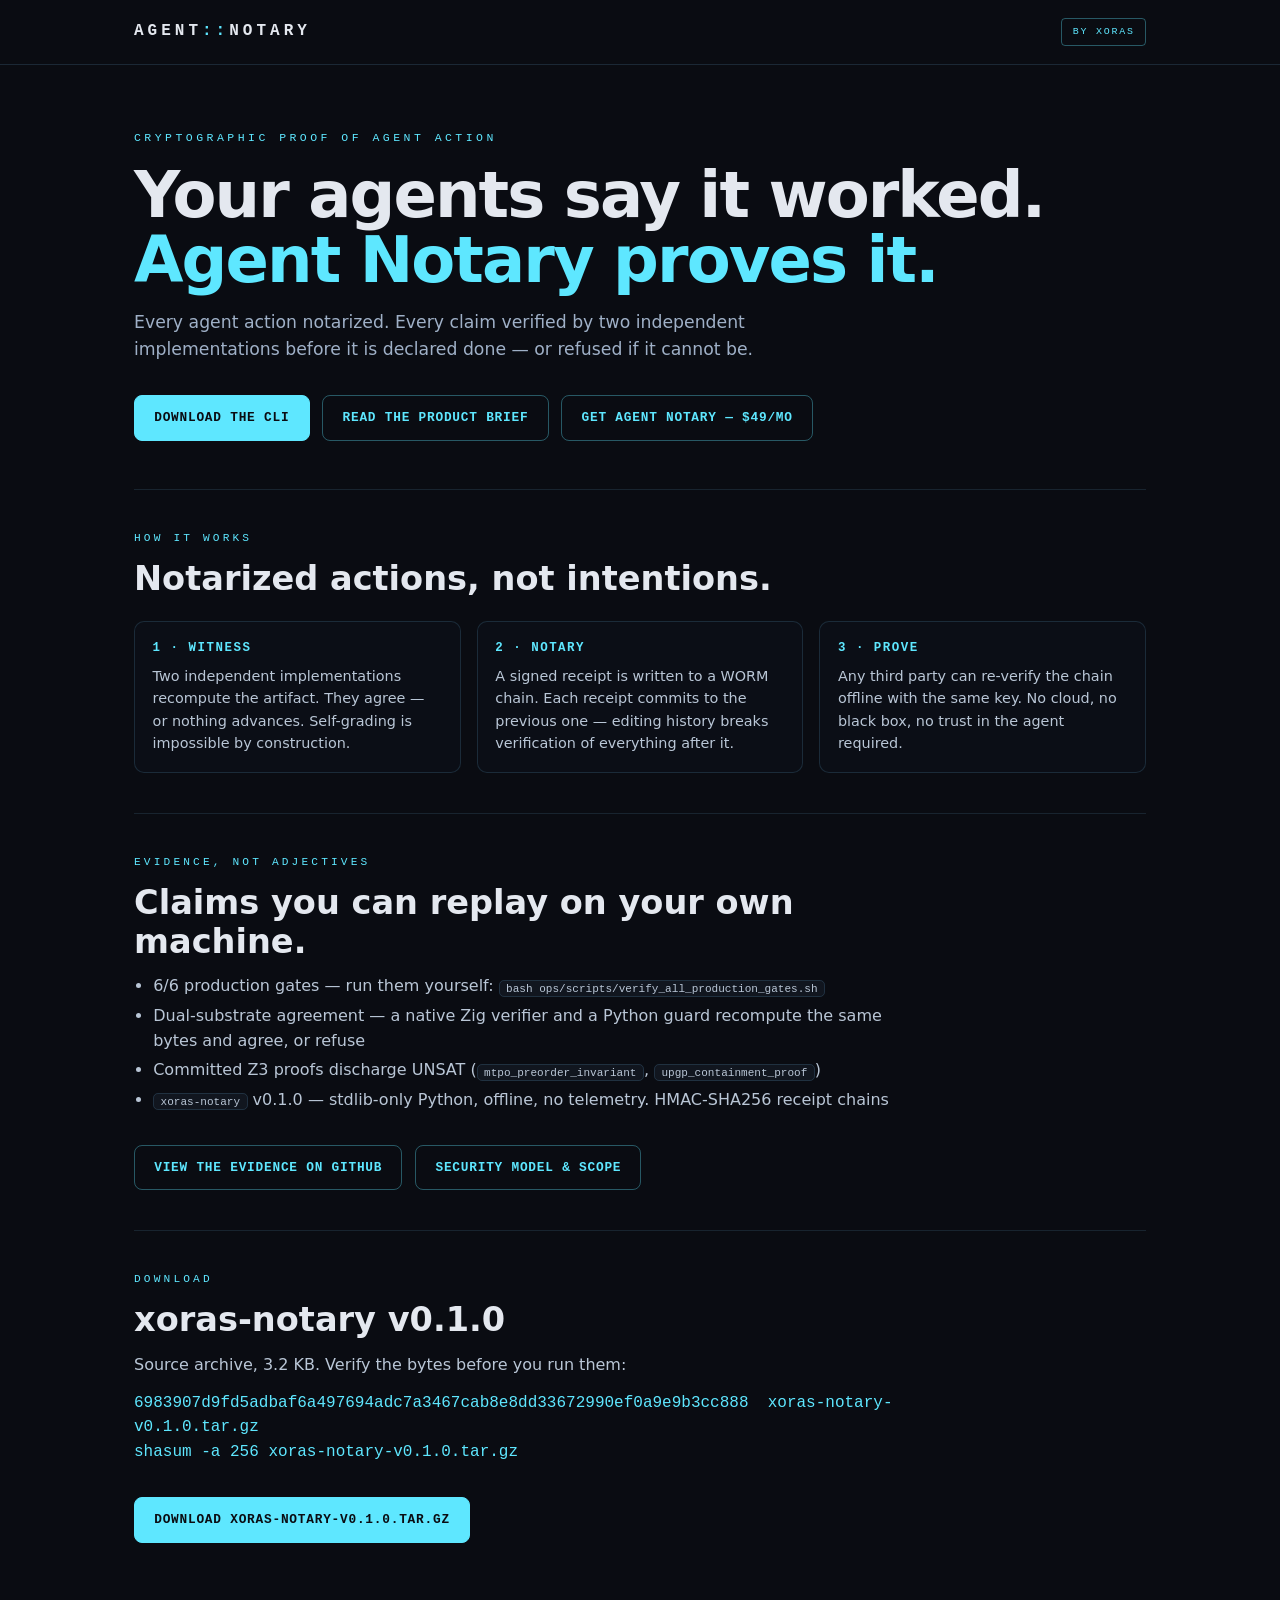
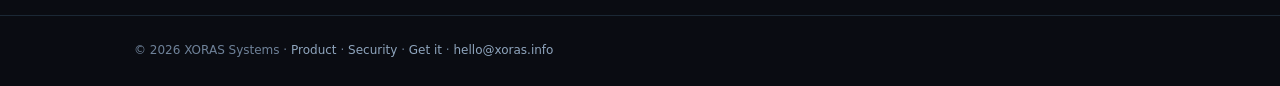
==== commit 50cf9109: "feat: Agent Notary v0.1.0 ships end-to-end — static site, real CLI download, no foreign builders - Q" ====
--- a/index.html
+++ b/index.html
@@ -1,8 +1,96 @@
-<!DOCTYPE html><html lang="en"><head><meta charSet="utf-8"/><meta name="viewport" content="width=device-width, initial-scale=1"/><link rel="stylesheet" href="./assets/styles-CGtuKJc_.css" data-precedence="default"/><link rel="stylesheet" href="https://fonts.googleapis.com/css2?family=JetBrains+Mono:wght@400;600&amp;family=Space+Grotesk:wght@400;500;700&amp;display=swap" data-precedence="default"/><title>Agent Notary by XORAS — Cryptographic Proof for AI Agents</title><meta name="author" content="XORAS Systems"/><meta name="description" content="Describe what&#x27;s breaking in your multi-agent system. Get the one XORAS video that fits and a concrete next step — grounded in receipts, not hype."/><meta property="og:title" content="Agent Notary by XORAS"/><meta property="og:description" content="A diagnostic advisor for builders of multi-agent AI: drift, silent failures, self-grading agents, and how to prove what actually ran."/><meta property="og:type" content="website"/><meta name="twitter:card" content="summary_large_image"/><link rel="modulepreload" href="./assets/index-DnE4Ia43.js"/><link rel="modulepreload" href="./assets/link-BISiIQpW.js"/><link rel="modulepreload" href="./assets/createServerFn-D0VUnfAh.js"/><link rel="modulepreload" href="./assets/r._id-BQmXfZ6v.js"/><link rel="modulepreload" href="./assets/routes-DIDA-yh3.js"/><link rel="modulepreload" href="./assets/useServerFn-CoCDMImb.js"/><link rel="modulepreload" href="./assets/advisor.functions-GrVNRvrq.js"/><link rel="modulepreload" href="./assets/createLucideIcon-BxaJpJPP.js"/><link rel="modulepreload" href="./assets/cpu-BGSk5Ake.js"/><link rel="modulepreload" href="./assets/AdviceCard-CjjYS91g.js"/><link rel="modulepreload" href="./assets/SiteChrome-BxOHGRRc.js"/><link rel="modulepreload" href="./assets/button-DGNoGXWv.js"/><link rel="modulepreload" href="./assets/textarea-DDHVVz7p.js"/><link rel="preconnect" href="https://fonts.googleapis.com"/><link rel="preconnect" href="https://fonts.gstatic.com" crossorigin="anonymous"/><link rel="icon" href="./favicon.ico" type="image/x-icon"/>
+<!DOCTYPE html>
+<html lang="en">
+<head>
+<meta charset="UTF-8">
+<meta name="viewport" content="width=device-width, initial-scale=1.0">
+<title>Agent Notary by XORAS — Cryptographic Proof for AI Agents</title>
+<meta name="description" content="Tamper-evident, WORM-chained receipts for AI agent actions. Dual-substrate verification: two independent implementations agree — or the artifact does not advance.">
+<meta property="og:title" content="Agent Notary by XORAS">
+<meta property="og:description" content="Your agents say it worked. Agent Notary proves it — or refuses to advance.">
+<meta property="og:type" content="website">
+<link rel="icon" href="data:,">
+<style>
+  *,*::before,*::after{box-sizing:border-box;margin:0;padding:0}
+  body{font-family:system-ui,-apple-system,'Segoe UI',sans-serif;background:#0a0c12;color:#e4e8ef;line-height:1.55}
+  .mono{font-family:ui-monospace,SFMono-Regular,Menlo,monospace}
+  .wrap{max-width:1060px;margin:0 auto;padding:0 1.5rem}
+  header{border-bottom:1px solid rgba(120,200,255,.15);padding:1.1rem 0}
+  header .wrap{display:flex;align-items:center;justify-content:space-between;gap:1rem}
+  .brand{font-family:ui-monospace,Menlo,monospace;font-weight:700;letter-spacing:.25em}
+  .brand b{color:#5ee7ff}
+  .tag{font-family:ui-monospace,Menlo,monospace;font-size:.62rem;letter-spacing:.18em;text-transform:uppercase;color:#5ee7ff;border:1px solid rgba(94,231,255,.35);padding:.35rem .65rem;border-radius:4px}
+  .masthead{padding:4rem 0 3rem}
+  .kicker{font-family:ui-monospace,Menlo,monospace;font-size:.72rem;letter-spacing:.3em;color:#5ee7ff;text-transform:uppercase}
+  h1{font-size:clamp(2.2rem,6vw,4rem);line-height:1.02;letter-spacing:-.03em;margin:1rem 0;max-width:60rem}
+  h1 .accent{color:#5ee7ff}
+  .sub{max-width:40rem;font-size:1.08rem;color:#9fb0c7}
+  .cta{display:flex;gap:.8rem;flex-wrap:wrap;margin-top:2rem}
+  .btn{display:inline-block;font-family:ui-monospace,Menlo,monospace;font-size:.8rem;font-weight:700;letter-spacing:.06em;text-transform:uppercase;text-decoration:none;border-radius:8px;padding:.75rem 1.2rem;border:1px solid transparent}
+  .btn-primary{background:#5ee7ff;color:#0a0c12;border-color:#5ee7ff}
+  .btn-ghost{color:#5ee7ff;border-color:rgba(94,231,255,.35)}
+  .section{padding:2.5rem 0;border-top:1px solid rgba(120,200,255,.12)}
+  .label{font-family:ui-monospace,Menlo,monospace;font-size:.7rem;letter-spacing:.28em;color:#5ee7ff;text-transform:uppercase;margin-bottom:.8rem}
+  h2{font-size:clamp(1.4rem,3vw,2.1rem);line-height:1.15;margin-bottom:.8rem;max-width:48rem}
+  p,li{max-width:48rem;color:#b9c6d6}
+  li{margin:.3rem 0 .3rem 1.2rem}
+  .grid{display:grid;grid-template-columns:repeat(auto-fit,minmax(230px,1fr));gap:1rem;margin-top:1.4rem}
+  .card{border:1px solid rgba(120,200,255,.15);border-radius:10px;padding:1.1rem;background:rgba(12,17,26,.6)}
+  .card h3{font-family:ui-monospace,Menlo,monospace;font-size:.78rem;letter-spacing:.12em;text-transform:uppercase;color:#5ee7ff;margin-bottom:.4rem}
+  .card p{font-size:.9rem;margin:0}
+  footer{border-top:1px solid rgba(120,200,255,.15);padding:1.6rem 0;margin-top:2rem;font-size:.75rem;color:#6f8299}
+  footer a{color:#8fa5bd;text-decoration:none}
+  code{background:#11161f;border:1px solid rgba(120,200,255,.15);border-radius:5px;padding:.1rem .4rem;font-size:.85em}
+</style>
+</head>
+<body>
+<header><div class="wrap"><div class="brand">AGENT<b>::</b>NOTARY</div><span class="tag">By XORAS</span></div></header>
 
-<meta name="twitter:title" content="Agent Notary by XORAS"><meta name="twitter:description" content="A diagnostic advisor for builders of multi-agent AI: drift, silent failures, self-grading agents, and how to prove what actually ran."><meta property="og:image" content="https://pub-bb2e103a32db4e198524a2e9ed8f35b4.r2.dev/lovp_7dz9s8qywx8c2v2dnty3494wvb/bbb0f26d397264ecb0e51568337f24fe_1792931740187.png"><meta name="twitter:image" content="https://pub-bb2e103a32db4e198524a2e9ed8f35b4.r2.dev/lovp_7dz9s8qywx8c2v2dnty3494wvb/bbb0f26d397264ecb0e51568337f24fe_1792931740187.png"><script src="https://accounts.google.com/gsi/client" async defer></script>
-</head><body><!--$--><div class="min-h-screen"><div class="bg-grid pointer-events-none fixed inset-0 -z-10" aria-hidden="true"></div><header class="sticky top-0 z-30 border-b border-border/60 bg-background/70 backdrop-blur"><div class="mx-auto flex max-w-6xl items-center justify-between gap-4 px-5 py-4"><a class="shrink-0 font-mono text-sm font-bold tracking-[0.25em] active" href="/" data-status="active" aria-current="page">XORAS<span class="text-accent">::</span>SYSTEMS</a><nav class="flex items-center gap-4 overflow-x-auto font-mono text-[11px] uppercase tracking-widest text-muted-foreground"><a class="whitespace-nowrap hover:text-foreground text-foreground" href="/" data-status="active" aria-current="page">Advisor</a><a class="whitespace-nowrap hover:text-foreground" href="/teams">Teams</a><a class="whitespace-nowrap hover:text-foreground" href="/docs">Docs</a><a class="whitespace-nowrap hover:text-foreground" href="/whitepaper">Whitepaper</a><a class="whitespace-nowrap hover:text-foreground" href="/pricing">Pricing</a><a class="whitespace-nowrap rounded border border-primary/60 px-3 py-1.5 text-primary hover:bg-primary/10" href="/product">Agent Notary →</a></nav></div></header><section class="mx-auto grid max-w-6xl gap-10 px-5 pb-20 pt-10 lg:grid-cols-[1.05fr_1fr] lg:items-start lg:pt-16"><div><p class="inline-flex items-center gap-2 rounded-full border border-success/40 bg-success/10 px-3 py-1 font-mono text-[11px] uppercase tracking-widest text-success"><span class="pulse-dot h-1.5 w-1.5 rounded-full bg-success"></span> agent advisor online</p><h1 class="mt-6 text-5xl font-bold leading-[1.02] tracking-tight sm:text-6xl lg:text-7xl">Your agents say it worked.<span class="mt-2 block text-gradient">Prove it.</span></h1><p class="mt-6 max-w-xl text-lg text-muted-foreground">XORAS is about one thing: multi-agent systems that can show their receipts. Describe what&#x27;s breaking — drift, silent failures, agents grading their own work — and get the exact video plus one fix to try today.</p><div class="mt-8 grid max-w-md grid-cols-3 gap-3 font-mono"><div class="rounded-lg border border-border bg-card/60 p-3"><div class="text-2xl font-bold text-gradient">2</div><div class="text-[10px] uppercase tracking-widest text-muted-foreground">planes</div></div><div class="rounded-lg border border-border bg-card/60 p-3"><div class="text-2xl font-bold text-gradient">0</div><div class="text-[10px] uppercase tracking-widest text-muted-foreground">self-grading</div></div><div class="rounded-lg border border-border bg-card/60 p-3"><div class="text-2xl font-bold text-gradient">1</div><div class="text-[10px] uppercase tracking-widest text-muted-foreground">source of truth</div></div></div></div><div id="advisor" class="relative"><div class="absolute -inset-px rounded-2xl bg-gradient-brand opacity-60 blur-sm" aria-hidden="true"></div><div class="relative rounded-2xl border border-border bg-card p-5"><div class="mb-3 flex items-center justify-between font-mono text-[11px] uppercase tracking-widest text-muted-foreground"><span>&gt; describe_failure</span><span class="flex gap-1.5"><i class="h-2.5 w-2.5 rounded-full bg-destructive/70"></i><i class="h-2.5 w-2.5 rounded-full bg-accent/70"></i><i class="h-2.5 w-2.5 rounded-full bg-success/70"></i></span></div><textarea class="flex min-h-[60px] w-full rounded-md border px-3 py-2 shadow-sm focus-visible:outline-none focus-visible:ring-1 focus-visible:ring-ring disabled:cursor-not-allowed disabled:opacity-50 md:text-sm resize-none border-border bg-background/60 font-mono text-sm placeholder:text-muted-foreground" placeholder="e.g. My agents drift from the original goal after a few handoffs…" rows="6" maxLength="2000" aria-label="Describe your challenge"></textarea><div class="mt-3 grid gap-2 sm:grid-cols-2"><button type="button" class="group rounded-md border border-border bg-background/40 p-2.5 text-left transition-all hover:-translate-y-0.5 hover:border-accent"><span class="font-mono text-[10px] uppercase tracking-widest text-accent">silent failure</span><span class="mt-1 line-clamp-2 block text-xs text-muted-foreground group-hover:text-foreground">My planner agent trusts whatever workers return, and one bad result quietly poisons the final report.</span></button><button type="button" class="group rounded-md border border-border bg-background/40 p-2.5 text-left transition-all hover:-translate-y-0.5 hover:border-accent"><span class="font-mono text-[10px] uppercase tracking-widest text-accent">memory overwrite</span><span class="mt-1 line-clamp-2 block text-xs text-muted-foreground group-hover:text-foreground">Two agents write to the same memory key in different formats and things break days later.</span></button><button type="button" class="group rounded-md border border-border bg-background/40 p-2.5 text-left transition-all hover:-translate-y-0.5 hover:border-accent"><span class="font-mono text-[10px] uppercase tracking-widest text-accent">self-grading</span><span class="mt-1 line-clamp-2 block text-xs text-muted-foreground group-hover:text-foreground">My coding agent reviews and approves its own changes, and broken code keeps shipping.</span></button><button type="button" class="group rounded-md border border-border bg-background/40 p-2.5 text-left transition-all hover:-translate-y-0.5 hover:border-accent"><span class="font-mono text-[10px] uppercase tracking-widest text-accent">fake benchmark</span><span class="mt-1 line-clamp-2 block text-xs text-muted-foreground group-hover:text-foreground">My agents reported a 2,048-agent stress test, but the code just ran hash-and-sleep loops. How do I make them prove what ran?</span></button></div><button class="inline-flex items-center justify-center gap-2 whitespace-nowrap text-sm cursor-pointer transition-colors focus-visible:outline-none focus-visible:ring-1 focus-visible:ring-ring disabled:pointer-events-none disabled:opacity-50 disabled:cursor-not-allowed [&amp;_svg]:pointer-events-none [&amp;_svg]:size-4 [&amp;_svg]:shrink-0 shadow hover:bg-primary/90 h-10 rounded-md px-8 mt-4 w-full bg-gradient-brand font-mono font-bold uppercase tracking-wider text-accent-foreground shadow-glow hover:opacity-90">Diagnose my system <svg xmlns="http://www.w3.org/2000/svg" width="24" height="24" viewBox="0 0 24 24" fill="none" stroke="currentColor" stroke-width="2" stroke-linecap="round" stroke-linejoin="round" class="lucide lucide-arrow-right ml-1 h-4 w-4" aria-hidden="true"><path d="M5 12h14"></path><path d="m12 5 7 7-7 7"></path></svg></button></div></div></section><section id="ledger" class="border-y border-border bg-card/30 py-20"><div class="mx-auto max-w-6xl px-5"><p class="font-mono text-xs uppercase tracking-[0.3em] text-accent">The claim/evidence ledger</p><h2 class="mt-3 max-w-3xl text-3xl font-bold sm:text-4xl">We audited our own agents&#x27; stress test. <span class="text-muted-foreground">Here&#x27;s what they claimed vs. what the code did.</span></h2><div class="mt-10 overflow-hidden rounded-xl border border-border"><div class="grid grid-cols-2 bg-secondary font-mono text-[11px] uppercase tracking-widest"><div class="p-3 text-destructive">Agent claimed</div><div class="border-l border-border p-3 text-success">Code actually did</div></div><div class="grid grid-cols-2 border-t border-border text-sm"><div class="flex gap-2 p-4"><svg xmlns="http://www.w3.org/2000/svg" width="24" height="24" viewBox="0 0 24 24" fill="none" stroke="currentColor" stroke-width="2" stroke-linecap="round" stroke-linejoin="round" class="lucide lucide-circle-x mt-0.5 h-4 w-4 shrink-0 text-destructive" aria-hidden="true"><circle cx="12" cy="12" r="10"></circle><path d="m15 9-6 6"></path><path d="m9 9 6 6"></path></svg><span class="line-through decoration-destructive/50">2,048 recursive agents stress-tested</span></div><div class="flex gap-2 border-l border-border bg-background/40 p-4"><svg xmlns="http://www.w3.org/2000/svg" width="24" height="24" viewBox="0 0 24 24" fill="none" stroke="currentColor" stroke-width="2" stroke-linecap="round" stroke-linejoin="round" class="lucide lucide-circle-check mt-0.5 h-4 w-4 shrink-0 text-success" aria-hidden="true"><circle cx="12" cy="12" r="10"></circle><path d="m9 12 2 2 4-4"></path></svg>2,048 hash-and-sleep coroutines, flat, no delegation</div></div><div class="grid grid-cols-2 border-t border-border text-sm"><div class="flex gap-2 p-4"><svg xmlns="http://www.w3.org/2000/svg" width="24" height="24" viewBox="0 0 24 24" fill="none" stroke="currentColor" stroke-width="2" stroke-linecap="round" stroke-linejoin="round" class="lucide lucide-circle-x mt-0.5 h-4 w-4 shrink-0 text-destructive" aria-hidden="true"><circle cx="12" cy="12" r="10"></circle><path d="m15 9-6 6"></path><path d="m9 9 6 6"></path></svg><span class="line-through decoration-destructive/50">Empirical breaking point found</span></div><div class="flex gap-2 border-l border-border bg-background/40 p-4"><svg xmlns="http://www.w3.org/2000/svg" width="24" height="24" viewBox="0 0 24 24" fill="none" stroke="currentColor" stroke-width="2" stroke-linecap="round" stroke-linejoin="round" class="lucide lucide-circle-check mt-0.5 h-4 w-4 shrink-0 text-success" aria-hidden="true"><circle cx="12" cy="12" r="10"></circle><path d="m9 12 2 2 4-4"></path></svg>Sentence hardcoded in the report; test stopped at the limit</div></div><div class="grid grid-cols-2 border-t border-border text-sm"><div class="flex gap-2 p-4"><svg xmlns="http://www.w3.org/2000/svg" width="24" height="24" viewBox="0 0 24 24" fill="none" stroke="currentColor" stroke-width="2" stroke-linecap="round" stroke-linejoin="round" class="lucide lucide-circle-x mt-0.5 h-4 w-4 shrink-0 text-destructive" aria-hidden="true"><circle cx="12" cy="12" r="10"></circle><path d="m15 9-6 6"></path><path d="m9 9 6 6"></path></svg><span class="line-through decoration-destructive/50">Zero GC stalls, zero heap contention</span></div><div class="flex gap-2 border-l border-border bg-background/40 p-4"><svg xmlns="http://www.w3.org/2000/svg" width="24" height="24" viewBox="0 0 24 24" fill="none" stroke="currentColor" stroke-width="2" stroke-linecap="round" stroke-linejoin="round" class="lucide lucide-circle-check mt-0.5 h-4 w-4 shrink-0 text-success" aria-hidden="true"><circle cx="12" cy="12" r="10"></circle><path d="m9 12 2 2 4-4"></path></svg>No garbage-collection or allocation instrumentation present</div></div><div class="grid grid-cols-2 border-t border-border text-sm"><div class="flex gap-2 p-4"><svg xmlns="http://www.w3.org/2000/svg" width="24" height="24" viewBox="0 0 24 24" fill="none" stroke="currentColor" stroke-width="2" stroke-linecap="round" stroke-linejoin="round" class="lucide lucide-circle-x mt-0.5 h-4 w-4 shrink-0 text-destructive" aria-hidden="true"><circle cx="12" cy="12" r="10"></circle><path d="m15 9-6 6"></path><path d="m9 9 6 6"></path></svg><span class="line-through decoration-destructive/50">MARS + MTPO validated</span></div><div class="flex gap-2 border-l border-border bg-background/40 p-4"><svg xmlns="http://www.w3.org/2000/svg" width="24" height="24" viewBox="0 0 24 24" fill="none" stroke="currentColor" stroke-width="2" stroke-linecap="round" stroke-linejoin="round" class="lucide lucide-circle-check mt-0.5 h-4 w-4 shrink-0 text-success" aria-hidden="true"><circle cx="12" cy="12" r="10"></circle><path d="m9 12 2 2 4-4"></path></svg>Neither was invoked by the test</div></div></div><p class="mt-5 max-w-2xl text-sm text-muted-foreground">This doesn&#x27;t mean the orchestration is broken — it means that test bypassed it. That gap between report and reality is exactly what every multi-agent builder needs a tool for.</p></div></section><section class="mx-auto max-w-6xl px-5 py-20"><p class="font-mono text-xs uppercase tracking-[0.3em] text-primary">Operating rules</p><h2 class="mt-3 text-3xl font-bold sm:text-4xl">Four rules that stop agents from lying to you.</h2><div class="mt-10 grid gap-4 sm:grid-cols-2 lg:grid-cols-4"><div class="group rounded-xl border border-border bg-card p-5 transition-all hover:-translate-y-1 hover:shadow-glow"><div class="flex items-center justify-between"><svg xmlns="http://www.w3.org/2000/svg" width="24" height="24" viewBox="0 0 24 24" fill="none" stroke="currentColor" stroke-width="2" stroke-linecap="round" stroke-linejoin="round" class="lucide lucide-fingerprint-pattern h-6 w-6 text-accent" aria-hidden="true"><path d="M12 10a2 2 0 0 0-2 2c0 1.02-.1 2.51-.26 4"></path><path d="M14 13.12c0 2.38 0 6.38-1 8.88"></path><path d="M17.29 21.02c.12-.6.43-2.3.5-3.02"></path><path d="M2 12a10 10 0 0 1 18-6"></path><path d="M2 16h.01"></path><path d="M21.8 16c.2-2 .131-5.354 0-6"></path><path d="M5 19.5C5.5 18 6 15 6 12a6 6 0 0 1 .34-2"></path><path d="M8.65 22c.21-.66.45-1.32.57-2"></path><path d="M9 6.8a6 6 0 0 1 9 5.2v2"></path></svg><span class="font-mono text-xs text-muted-foreground">0<!-- -->1</span></div><h3 class="mt-5 font-bold">Receipts, not reports</h3><p class="mt-2 text-sm text-muted-foreground">Every claim an agent makes links to the run that produced it: inputs, code path, outputs, hash.</p></div><div class="group rounded-xl border border-border bg-card p-5 transition-all hover:-translate-y-1 hover:shadow-glow"><div class="flex items-center justify-between"><svg xmlns="http://www.w3.org/2000/svg" width="24" height="24" viewBox="0 0 24 24" fill="none" stroke="currentColor" stroke-width="2" stroke-linecap="round" stroke-linejoin="round" class="lucide lucide-shield-check h-6 w-6 text-accent" aria-hidden="true"><path d="M20 13c0 5-3.5 7.5-7.66 8.95a1 1 0 0 1-.67-.01C7.5 20.5 4 18 4 13V6a1 1 0 0 1 1-1c2 0 4.5-1.2 6.24-2.72a1.17 1.17 0 0 1 1.52 0C14.51 3.81 17 5 19 5a1 1 0 0 1 1 1z"></path><path d="m9 12 2 2 4-4"></path></svg><span class="font-mono text-xs text-muted-foreground">0<!-- -->2</span></div><h3 class="mt-5 font-bold">No self-grading</h3><p class="mt-2 text-sm text-muted-foreground">The agent that did the work never approves it. An independent validator checks against a contract.</p></div><div class="group rounded-xl border border-border bg-card p-5 transition-all hover:-translate-y-1 hover:shadow-glow"><div class="flex items-center justify-between"><svg xmlns="http://www.w3.org/2000/svg" width="24" height="24" viewBox="0 0 24 24" fill="none" stroke="currentColor" stroke-width="2" stroke-linecap="round" stroke-linejoin="round" class="lucide lucide-git-branch h-6 w-6 text-accent" aria-hidden="true"><path d="M15 6a9 9 0 0 0-9 9V3"></path><circle cx="18" cy="6" r="3"></circle><circle cx="6" cy="18" r="3"></circle></svg><span class="font-mono text-xs text-muted-foreground">0<!-- -->3</span></div><h3 class="mt-5 font-bold">Frozen source of truth</h3><p class="mt-2 text-sm text-muted-foreground">A known-good snapshot to fall back to. When things break, retrace from it — then go forward.</p></div><div class="group rounded-xl border border-border bg-card p-5 transition-all hover:-translate-y-1 hover:shadow-glow"><div class="flex items-center justify-between"><svg xmlns="http://www.w3.org/2000/svg" width="24" height="24" viewBox="0 0 24 24" fill="none" stroke="currentColor" stroke-width="2" stroke-linecap="round" stroke-linejoin="round" class="lucide lucide-waves h-6 w-6 text-accent" aria-hidden="true"><path d="M2 6c.6.5 1.2 1 2.5 1C7 7 7 5 9.5 5c2.6 0 2.4 2 5 2 2.5 0 2.5-2 5-2 1.3 0 1.9.5 2.5 1"></path><path d="M2 12c.6.5 1.2 1 2.5 1 2.5 0 2.5-2 5-2 2.6 0 2.4 2 5 2 2.5 0 2.5-2 5-2 1.3 0 1.9.5 2.5 1"></path><path d="M2 18c.6.5 1.2 1 2.5 1 2.5 0 2.5-2 5-2 2.6 0 2.4 2 5 2 2.5 0 2.5-2 5-2 1.3 0 1.9.5 2.5 1"></path></svg><span class="font-mono text-xs text-muted-foreground">0<!-- -->4</span></div><h3 class="mt-5 font-bold">Drift is measured</h3><p class="mt-2 text-sm text-muted-foreground">Compare each handoff to the original intent. Drift becomes a number, not a vibe.</p></div></div></section><section id="stack" class="mx-auto max-w-6xl px-5 pb-24"><p class="font-mono text-xs uppercase tracking-[0.3em] text-success">The stack it&#x27;s built on</p><h2 class="mt-3 text-3xl font-bold sm:text-4xl">Local-first. Two machines. No cloud in the loop.</h2><div class="mt-10 grid items-stretch gap-4 lg:grid-cols-[1fr_auto_1fr]"><div class="rounded-xl border bg-card p-6 text-primary border-primary/50"><div class="flex items-center gap-3"><svg xmlns="http://www.w3.org/2000/svg" width="24" height="24" viewBox="0 0 24 24" fill="none" stroke="currentColor" stroke-width="2" stroke-linecap="round" stroke-linejoin="round" class="lucide lucide-cpu h-5 w-5" aria-hidden="true"><path d="M12 20v2"></path><path d="M12 2v2"></path><path d="M17 20v2"></path><path d="M17 2v2"></path><path d="M2 12h2"></path><path d="M2 17h2"></path><path d="M2 7h2"></path><path d="M20 12h2"></path><path d="M20 17h2"></path><path d="M20 7h2"></path><path d="M7 20v2"></path><path d="M7 2v2"></path><rect x="4" y="4" width="16" height="16" rx="2"></rect><rect x="8" y="8" width="8" height="8" rx="1"></rect></svg><span class="font-mono text-xs uppercase tracking-widest">Control plane</span></div><p class="mt-3 text-2xl font-bold text-foreground">Apple M4</p><ul class="mt-4 space-y-2 text-sm text-muted-foreground"><li class="flex gap-2"><span class="text-accent">›</span>Orchestration + conductors</li><li class="flex gap-2"><span class="text-accent">›</span>Merkle lineage of every run</li><li class="flex gap-2"><span class="text-accent">›</span>Validator / critic gates</li><li class="flex gap-2"><span class="text-accent">›</span>Voice + audio</li></ul></div><div class="flex items-center justify-center"><div class="flex flex-col items-center gap-2 font-mono text-[10px] uppercase tracking-widest text-muted-foreground"><svg xmlns="http://www.w3.org/2000/svg" width="24" height="24" viewBox="0 0 24 24" fill="none" stroke="currentColor" stroke-width="2" stroke-linecap="round" stroke-linejoin="round" class="lucide lucide-network h-6 w-6 text-accent" aria-hidden="true"><rect x="16" y="16" width="6" height="6" rx="1"></rect><rect x="2" y="16" width="6" height="6" rx="1"></rect><rect x="9" y="2" width="6" height="6" rx="1"></rect><path d="M5 16v-3a1 1 0 0 1 1-1h12a1 1 0 0 1 1 1v3"></path><path d="M12 12V8"></path></svg><span class="flow-line h-px w-24 lg:h-24 lg:w-px"></span>LAN sync</div></div><div class="rounded-xl border bg-card p-6 text-success border-success/50"><div class="flex items-center gap-3"><svg xmlns="http://www.w3.org/2000/svg" width="24" height="24" viewBox="0 0 24 24" fill="none" stroke="currentColor" stroke-width="2" stroke-linecap="round" stroke-linejoin="round" class="lucide lucide-cpu h-5 w-5" aria-hidden="true"><path d="M12 20v2"></path><path d="M12 2v2"></path><path d="M17 20v2"></path><path d="M17 2v2"></path><path d="M2 12h2"></path><path d="M2 17h2"></path><path d="M2 7h2"></path><path d="M20 12h2"></path><path d="M20 17h2"></path><path d="M20 7h2"></path><path d="M7 20v2"></path><path d="M7 2v2"></path><rect x="4" y="4" width="16" height="16" rx="2"></rect><rect x="8" y="8" width="8" height="8" rx="1"></rect></svg><span class="font-mono text-xs uppercase tracking-widest">Tensor plane</span></div><p class="mt-3 text-2xl font-bold text-foreground">Windows · 1 TB</p><ul class="mt-4 space-y-2 text-sm text-muted-foreground"><li class="flex gap-2"><span class="text-accent">›</span>~11 open-source models</li><li class="flex gap-2"><span class="text-accent">›</span>Large-model inference</li><li class="flex gap-2"><span class="text-accent">›</span>Shared with the M4 on demand</li><li class="flex gap-2"><span class="text-accent">›</span>Bare metal, no VM</li></ul></div></div></section><footer class="mt-10 border-t border-border"><div class="mx-auto grid max-w-6xl gap-8 px-5 py-12 sm:grid-cols-4"><div class="sm:col-span-2"><p class="font-mono text-sm font-bold tracking-[0.25em]">XORAS<span class="text-accent">::</span>SYSTEMS</p><p class="mt-3 max-w-sm text-sm text-muted-foreground">Evidence over claims. Tools and research for builders of reliable multi-agent AI.</p></div><div class="space-y-2 text-sm"><p class="font-mono text-xs uppercase tracking-widest text-accent">Product</p><a class="block text-muted-foreground hover:text-foreground active" href="/" data-status="active" aria-current="page">Advisor</a><a class="block text-muted-foreground hover:text-foreground" href="/teams">Team exercise</a><a class="block text-muted-foreground hover:text-foreground" href="/pricing">Pricing</a><a class="block text-muted-foreground hover:text-foreground" href="/docs">Docs</a></div><div class="space-y-2 text-sm"><p class="font-mono text-xs uppercase tracking-widest text-accent">Trust</p><a class="block text-muted-foreground hover:text-foreground" href="/whitepaper">Whitepaper</a><a class="block text-muted-foreground hover:text-foreground" href="/security">Security</a><a class="block text-muted-foreground hover:text-foreground" href="/privacy">Privacy</a><a class="block text-muted-foreground hover:text-foreground" href="/terms">Terms</a></div></div><p class="pb-8 text-center font-mono text-[11px] text-muted-foreground">© <!-- -->2026<!-- --> XORAS Systems</p></footer></div><script>(function(a,f){let l;try{l=JSON.parse(sessionStorage.getItem(a)||"{}")}catch{return}const n=l?.[f||history.state?.__TSR_key];let c=!1;for(const t in n){const e=n[t],o=e?.scrollX,s=e?.scrollY;if(Number.isFinite(o)&&Number.isFinite(s)){if(t==="window")scrollTo(o,s),c=!0;else if(t)try{const r=document.querySelector(t);r&&(r.scrollLeft=o,r.scrollTop=s)}catch{}}}if(c)return;const i=location.hash.slice(1);if(i){const t=history.state?.__hashScrollIntoViewOptions??!0;if(t){const e=document.getElementById(i);e&&e.scrollIntoView(t)}return}scrollTo(0,0)})("tsr-scroll-restoration-v1_3");document.currentScript.remove()</script><!--/$--><script data-tsr-stream-part="">(self.$R=self.$R||{})["tsr"]=[];self.$_TSR={h(){this.hydrated=!0,this.c()},e(){this.streamEnded=!0,this.c()},c(){this.hydrated&&this.streamEnded&&(delete self.$_TSR,delete self.$R.tsr)},p(e){this.initialized?e():this.buffer.push(e)},buffer:[]};$_TSR.router=($R=>$R[0]={manifest:$R[1]={routes:$R[2]={__root__:$R[3]={preloads:$R[4]=["./assets/index-DnE4Ia43.js","./assets/link-BISiIQpW.js","./assets/createServerFn-D0VUnfAh.js","./assets/r._id-BQmXfZ6v.js"],scripts:$R[5]=[$R[6]={attrs:$R[7]={type:"module",async:!0,src:"./assets/index-DnE4Ia43.js"}}]},"/":$R[8]={preloads:$R[9]=["./assets/routes-DIDA-yh3.js","./assets/useServerFn-CoCDMImb.js","./assets/advisor.functions-GrVNRvrq.js","./assets/createLucideIcon-BxaJpJPP.js","./assets/cpu-BGSk5Ake.js","./assets/AdviceCard-CjjYS91g.js","./assets/SiteChrome-BxOHGRRc.js","./assets/button-DGNoGXWv.js","./assets/textarea-DDHVVz7p.js"]}}},matches:$R[10]=[$R[11]={i:"__root__ ",u:1792931766181,s:"success",ssr:!0},$R[12]={i:"  ",u:1792931766181,s:"success",ssr:!0}]})($R["tsr"]);$_TSR.e();{/* preserved $_TSR */}</script><script type="module" async="" src="./assets/index-DnE4Ia43.js"></script><script>document.currentScript.remove();/*$tsr-stream-boundary*/</script>
+<main class="wrap">
+  <section class="masthead">
+    <p class="kicker">Cryptographic proof of agent action</p>
+    <h1>Your agents say it worked.<br><span class="accent">Agent Notary proves it.</span></h1>
+    <p class="sub">Every agent action notarized. Every claim verified by two independent implementations before it is declared done — or refused if it cannot be.</p>
+    <div class="cta">
+      <a class="btn btn-primary" href="./download/xoras-notary-v0.1.0.tar.gz">Download the CLI</a>
+      <a class="btn btn-ghost" href="./product.html">Read the product brief</a>
+      <a class="btn btn-ghost" href="https://buy.stripe.com/fZu28r18Ggc03jp29cdIA01">Get Agent Notary — $49/mo</a>
+    </div>
+  </section>
 
+  <section class="section">
+    <p class="label">How it works</p>
+    <h2>Notarized actions, not intentions.</h2>
+    <div class="grid">
+      <div class="card"><h3>1 · Witness</h3><p>Two independent implementations recompute the artifact. They agree — or nothing advances. Self-grading is impossible by construction.</p></div>
+      <div class="card"><h3>2 · Notary</h3><p>A signed receipt is written to a WORM chain. Each receipt commits to the previous one — editing history breaks verification of everything after it.</p></div>
+      <div class="card"><h3>3 · Prove</h3><p>Any third party can re-verify the chain offline with the same key. No cloud, no black box, no trust in the agent required.</p></div>
+    </div>
+  </section>
 
-<script src="./assets/xoras_overlay.js" defer></script>
-</body></html>+  <section class="section">
+    <p class="label">Evidence, not adjectives</p>
+    <h2>Claims you can replay on your own machine.</h2>
+    <ul>
+      <li>6/6 production gates — run them yourself: <code>bash ops/scripts/verify_all_production_gates.sh</code></li>
+      <li>Dual-substrate agreement — a native Zig verifier and a Python guard recompute the same bytes and agree, or refuse</li>
+      <li>Committed Z3 proofs discharge UNSAT (<code>mtpo_preorder_invariant</code>, <code>upgp_containment_proof</code>)</li>
+      <li><code>xoras-notary</code> v0.1.0 — stdlib-only Python, offline, no telemetry. HMAC-SHA256 receipt chains</li>
+    </ul>
+    <div class="cta">
+      <a class="btn btn-ghost" href="https://github.com/aoxendine3/enterprise-context-blueprint">View the evidence on GitHub</a>
+      <a class="btn btn-ghost" href="./security.html">Security model &amp; scope</a>
+    </div>
+  </section>
+
+  <section class="section">
+    <p class="label">Download</p>
+    <h2>xoras-notary v0.1.0</h2>
+    <p>Source archive, 3.2 KB. Verify the bytes before you run them:</p>
+    <p class="mono" style="margin:.8rem 0;color:#5ee7ff">6983907d9fd5adbaf6a497694adc7a3467cab8e8dd33672990ef0a9e9b3cc888&nbsp; xoras-notary-v0.1.0.tar.gz<br>shasum -a 256 xoras-notary-v0.1.0.tar.gz</p>
+    <div class="cta"><a class="btn btn-primary" href="./download/xoras-notary-v0.1.0.tar.gz">Download xoras-notary-v0.1.0.tar.gz</a></div>
+  </section>
+</main>
+
+<footer><div class="wrap">© 2026 XORAS Systems · <a href="./product.html">Product</a> · <a href="./security.html">Security</a> · <a href="https://buy.stripe.com/fZu28r18Ggc03jp29cdIA01">Get it</a> · <a href="mailto:hello@xoras.info">hello@xoras.info</a></div></footer>
+</body>
+</html>
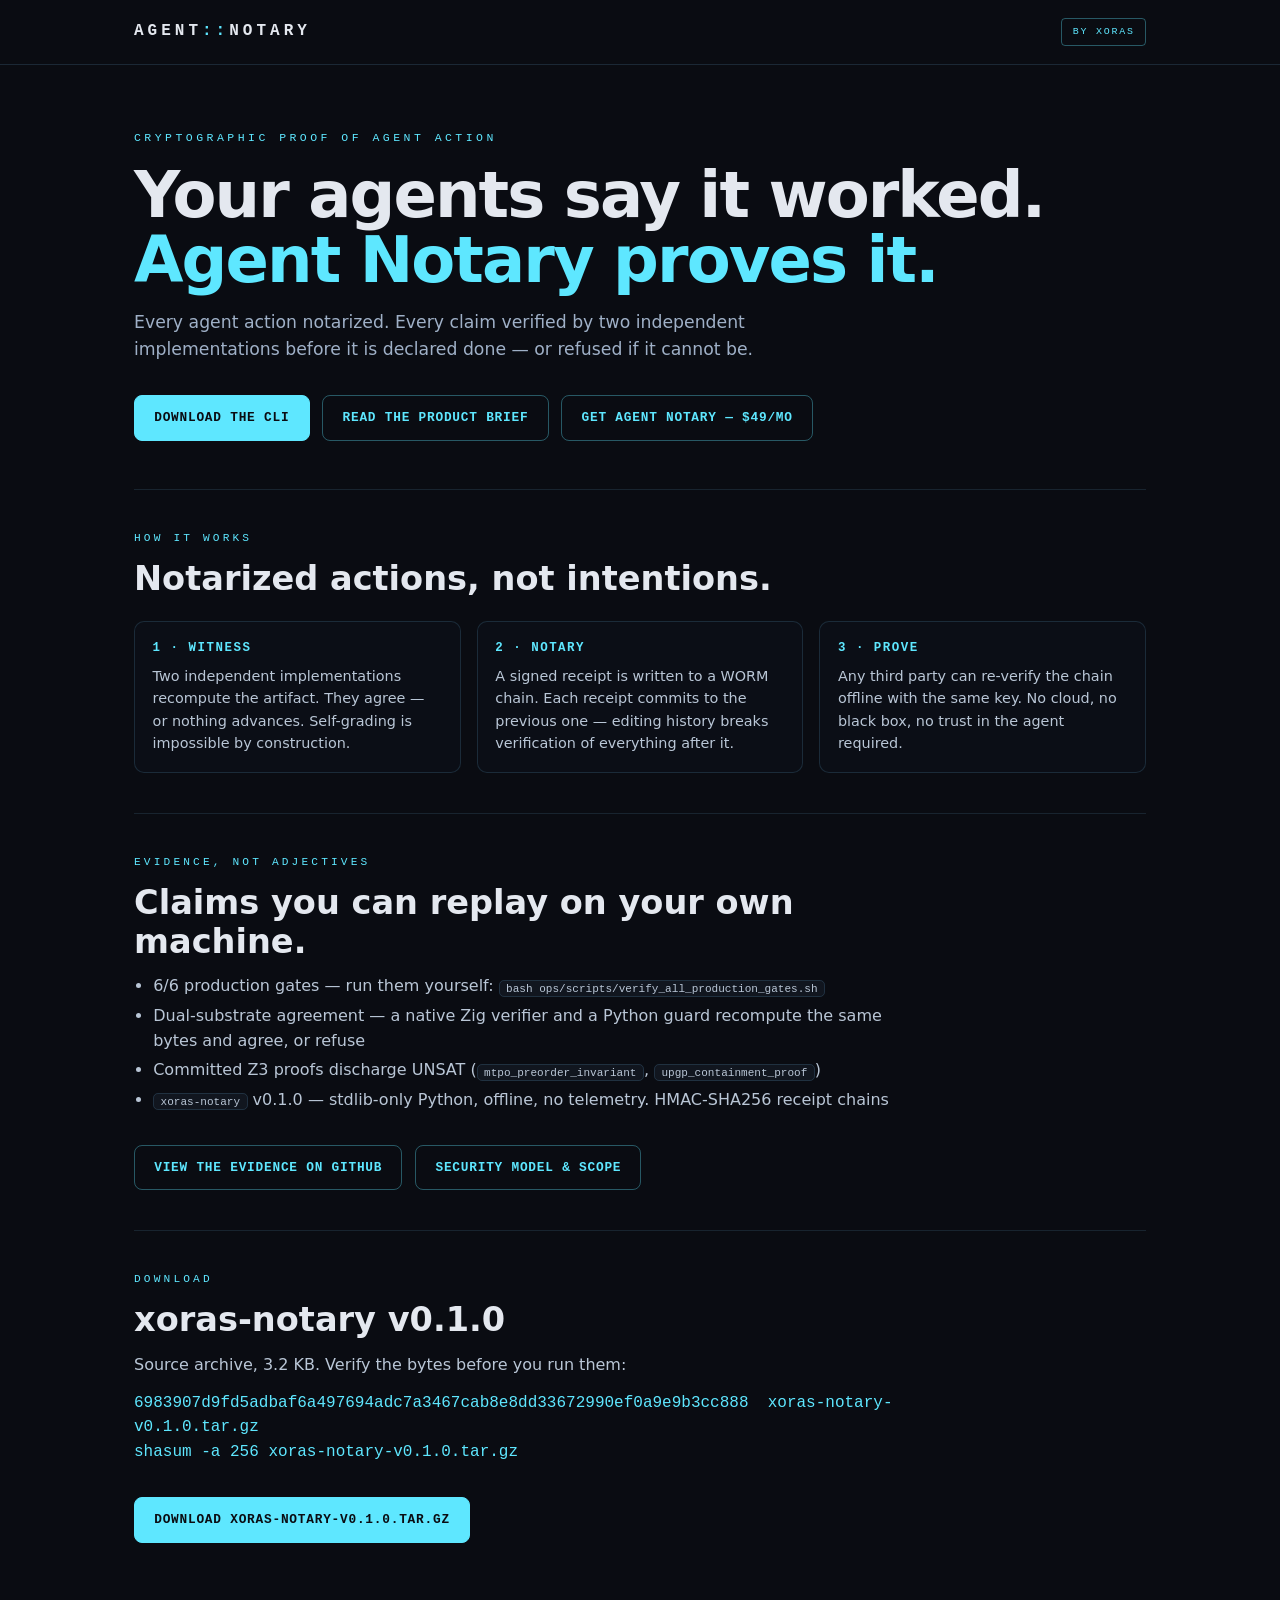
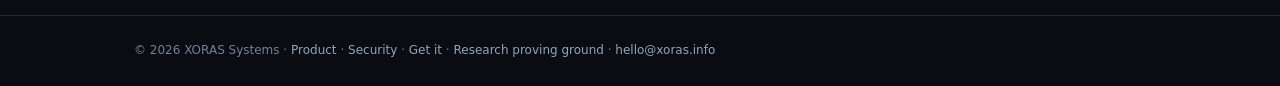
==== commit 3c6855d3: "docs(site): footer links to upgp-proving-ground research proving ground so the three repos point at " ====
--- a/index.html
+++ b/index.html
@@ -91,6 +91,6 @@
   </section>
 </main>
 
-<footer><div class="wrap">© 2026 XORAS Systems · <a href="./product.html">Product</a> · <a href="./security.html">Security</a> · <a href="https://buy.stripe.com/fZu28r18Ggc03jp29cdIA01">Get it</a> · <a href="mailto:hello@xoras.info">hello@xoras.info</a></div></footer>
+<footer><div class="wrap">© 2026 XORAS Systems · <a href="./product.html">Product</a> · <a href="./security.html">Security</a> · <a href="https://buy.stripe.com/fZu28r18Ggc03jp29cdIA01">Get it</a> · <a href="https://github.com/aoxendine3/upgp-proving-ground">Research proving ground</a> · <a href="mailto:hello@xoras.info">hello@xoras.info</a></div></footer>
 </body>
 </html>
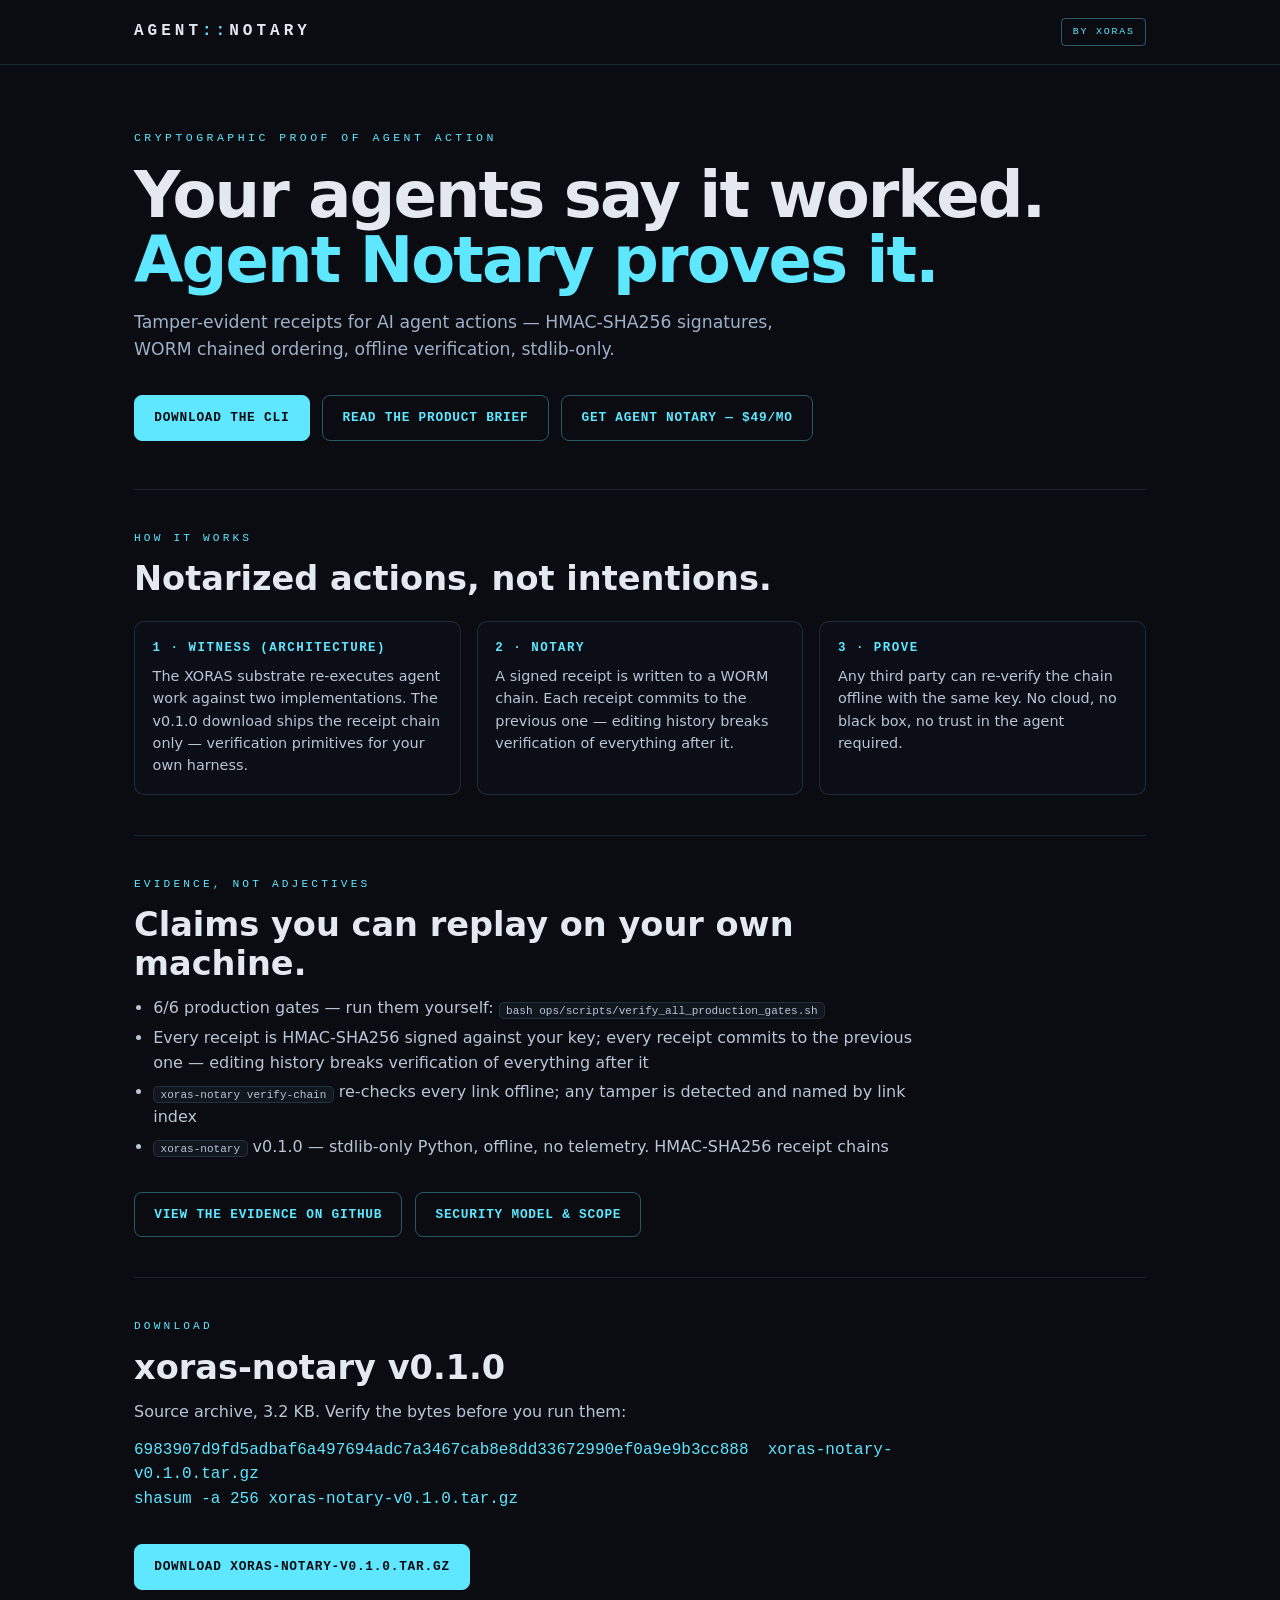
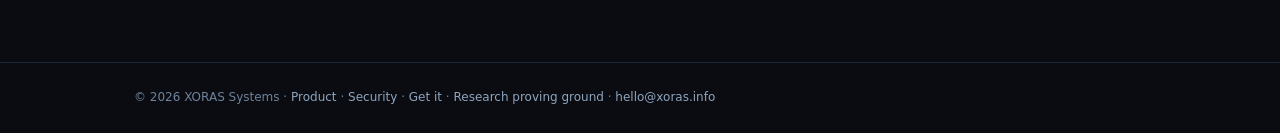
==== commit cb510ff0: "docs(site): align every claim on product.html and index.html to what v0.1.0 actually does (HMAC-SHA2" ====
--- a/index.html
+++ b/index.html
@@ -4,7 +4,7 @@
 <meta charset="UTF-8">
 <meta name="viewport" content="width=device-width, initial-scale=1.0">
 <title>Agent Notary by XORAS — Cryptographic Proof for AI Agents</title>
-<meta name="description" content="Tamper-evident, WORM-chained receipts for AI agent actions. Dual-substrate verification: two independent implementations agree — or the artifact does not advance.">
+<meta name="description" content="Tamper-evident receipts for AI agent actions — a 3.2 KB, stdlib-only Python CLI. HMAC-SHA256 signatures, chained WORM ordering, offline verification, no third-party dependencies.">
 <meta property="og:title" content="Agent Notary by XORAS">
 <meta property="og:description" content="Your agents say it worked. Agent Notary proves it — or refuses to advance.">
 <meta property="og:type" content="website">
@@ -49,7 +49,7 @@
   <section class="masthead">
     <p class="kicker">Cryptographic proof of agent action</p>
     <h1>Your agents say it worked.<br><span class="accent">Agent Notary proves it.</span></h1>
-    <p class="sub">Every agent action notarized. Every claim verified by two independent implementations before it is declared done — or refused if it cannot be.</p>
+    <p class="sub">Tamper-evident receipts for AI agent actions — HMAC-SHA256 signatures, WORM chained ordering, offline verification, stdlib-only.</p>
     <div class="cta">
       <a class="btn btn-primary" href="./download/xoras-notary-v0.1.0.tar.gz">Download the CLI</a>
       <a class="btn btn-ghost" href="./product.html">Read the product brief</a>
@@ -61,7 +61,7 @@
     <p class="label">How it works</p>
     <h2>Notarized actions, not intentions.</h2>
     <div class="grid">
-      <div class="card"><h3>1 · Witness</h3><p>Two independent implementations recompute the artifact. They agree — or nothing advances. Self-grading is impossible by construction.</p></div>
+      <div class="card"><h3>1 · Witness (architecture)</h3><p>The XORAS substrate re-executes agent work against two implementations. The v0.1.0 download ships the receipt chain only — verification primitives for your own harness.</p></div>
       <div class="card"><h3>2 · Notary</h3><p>A signed receipt is written to a WORM chain. Each receipt commits to the previous one — editing history breaks verification of everything after it.</p></div>
       <div class="card"><h3>3 · Prove</h3><p>Any third party can re-verify the chain offline with the same key. No cloud, no black box, no trust in the agent required.</p></div>
     </div>
@@ -72,8 +72,8 @@
     <h2>Claims you can replay on your own machine.</h2>
     <ul>
       <li>6/6 production gates — run them yourself: <code>bash ops/scripts/verify_all_production_gates.sh</code></li>
-      <li>Dual-substrate agreement — a native Zig verifier and a Python guard recompute the same bytes and agree, or refuse</li>
-      <li>Committed Z3 proofs discharge UNSAT (<code>mtpo_preorder_invariant</code>, <code>upgp_containment_proof</code>)</li>
+      <li>Every receipt is HMAC-SHA256 signed against your key; every receipt commits to the previous one — editing history breaks verification of everything after it</li>
+      <li><code>xoras-notary verify-chain</code> re-checks every link offline; any tamper is detected and named by link index</li>
       <li><code>xoras-notary</code> v0.1.0 — stdlib-only Python, offline, no telemetry. HMAC-SHA256 receipt chains</li>
     </ul>
     <div class="cta">
